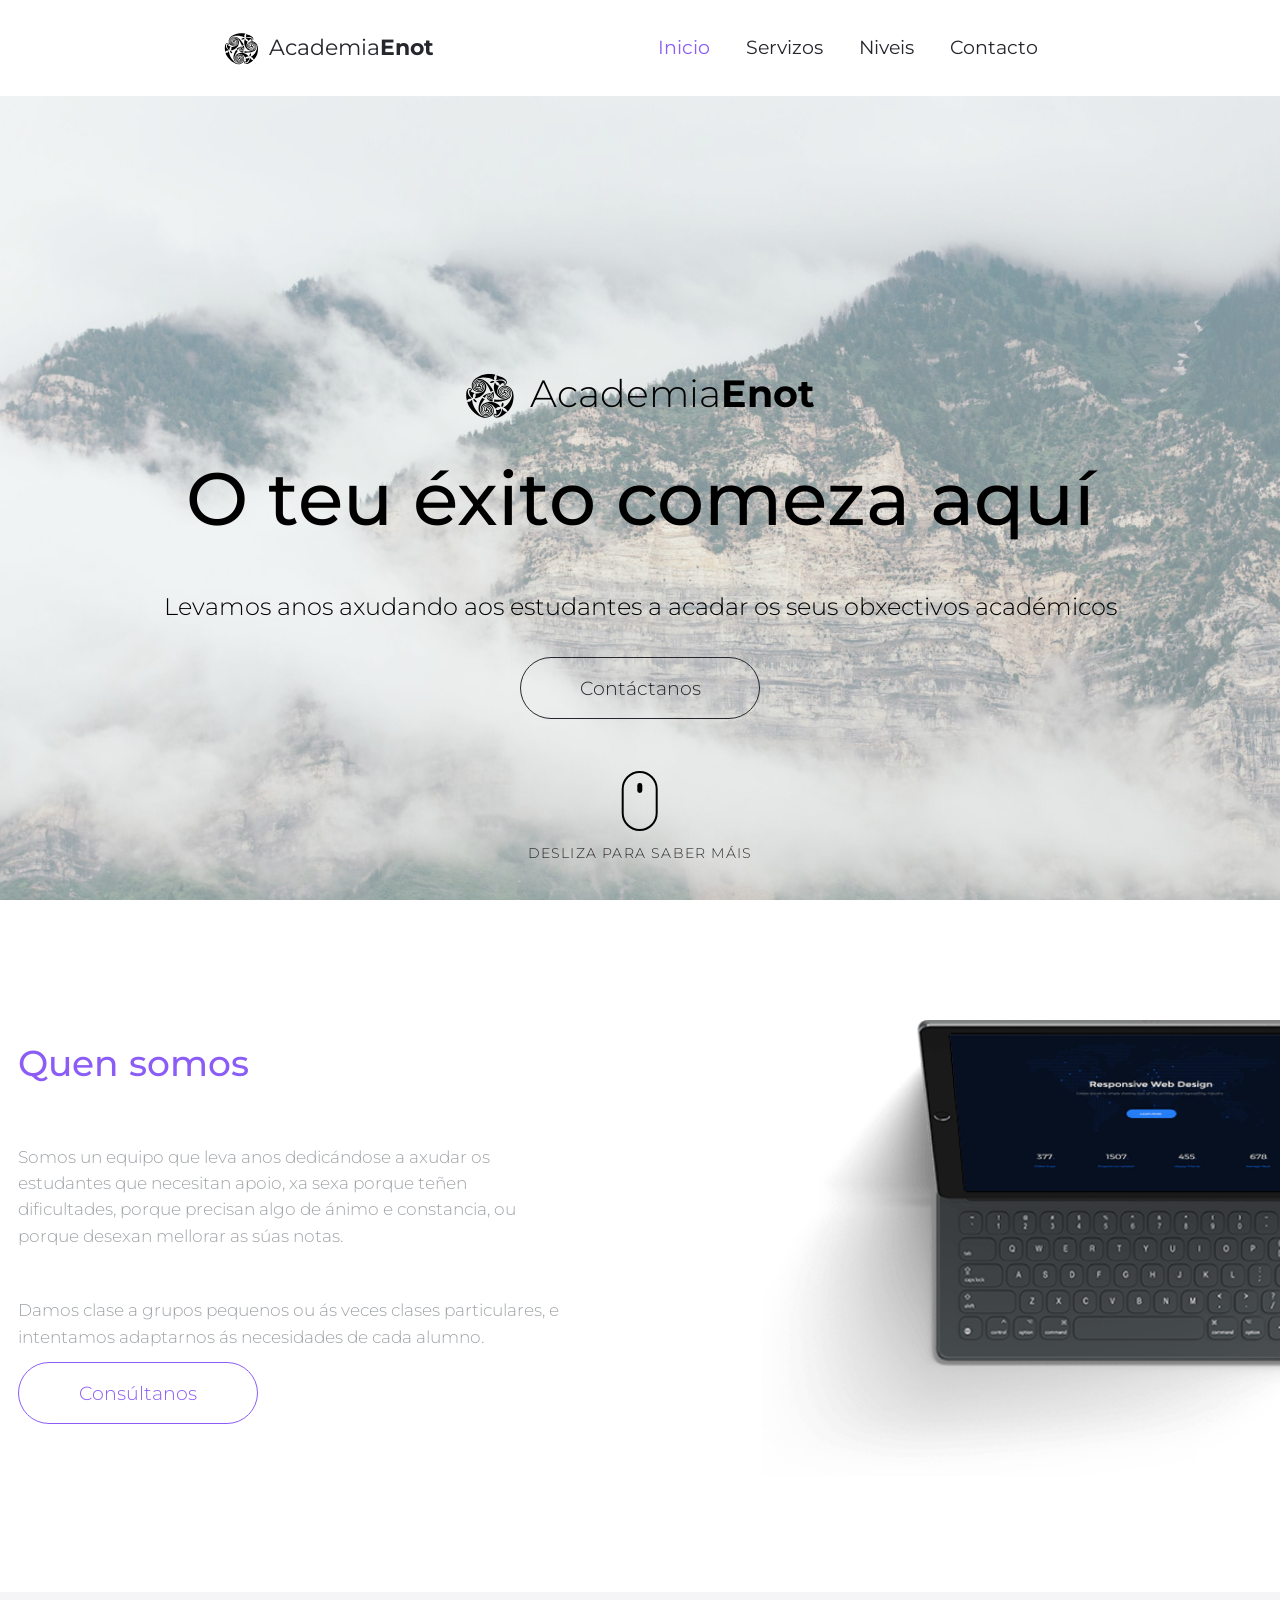
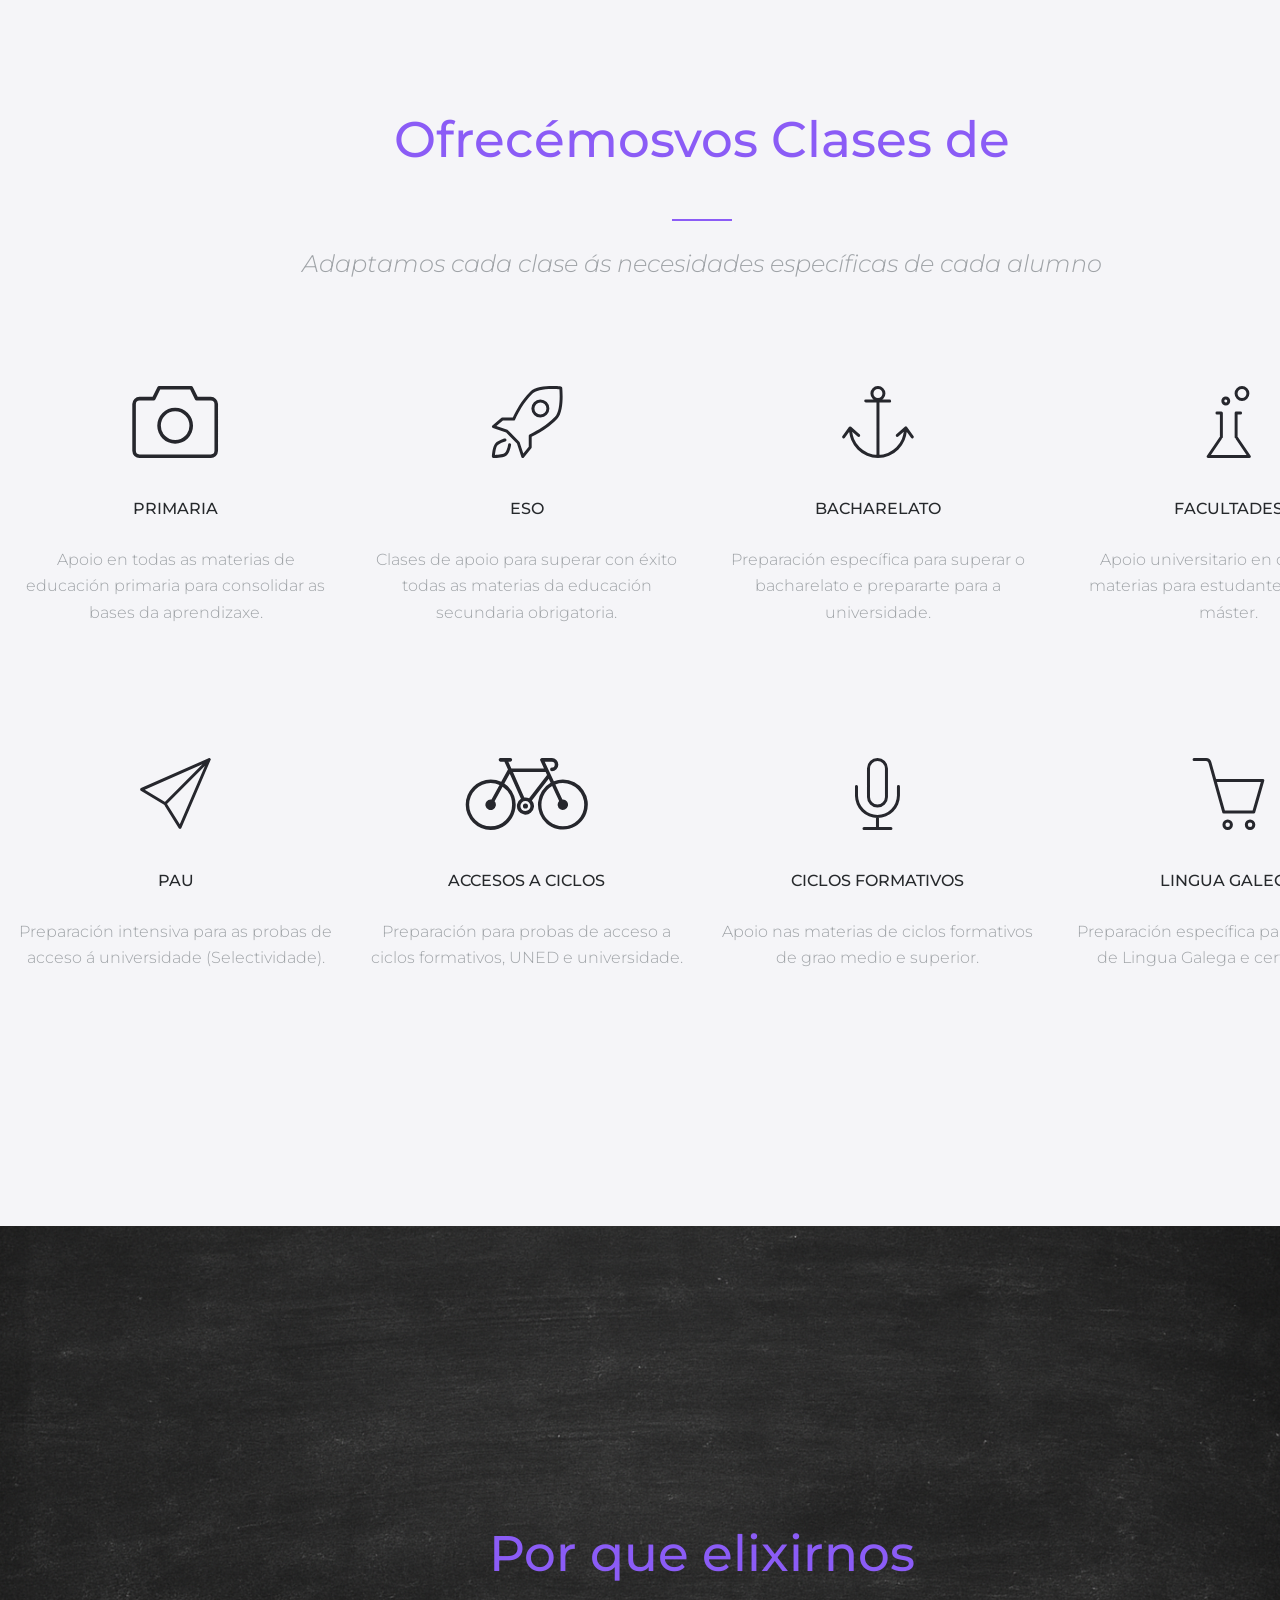
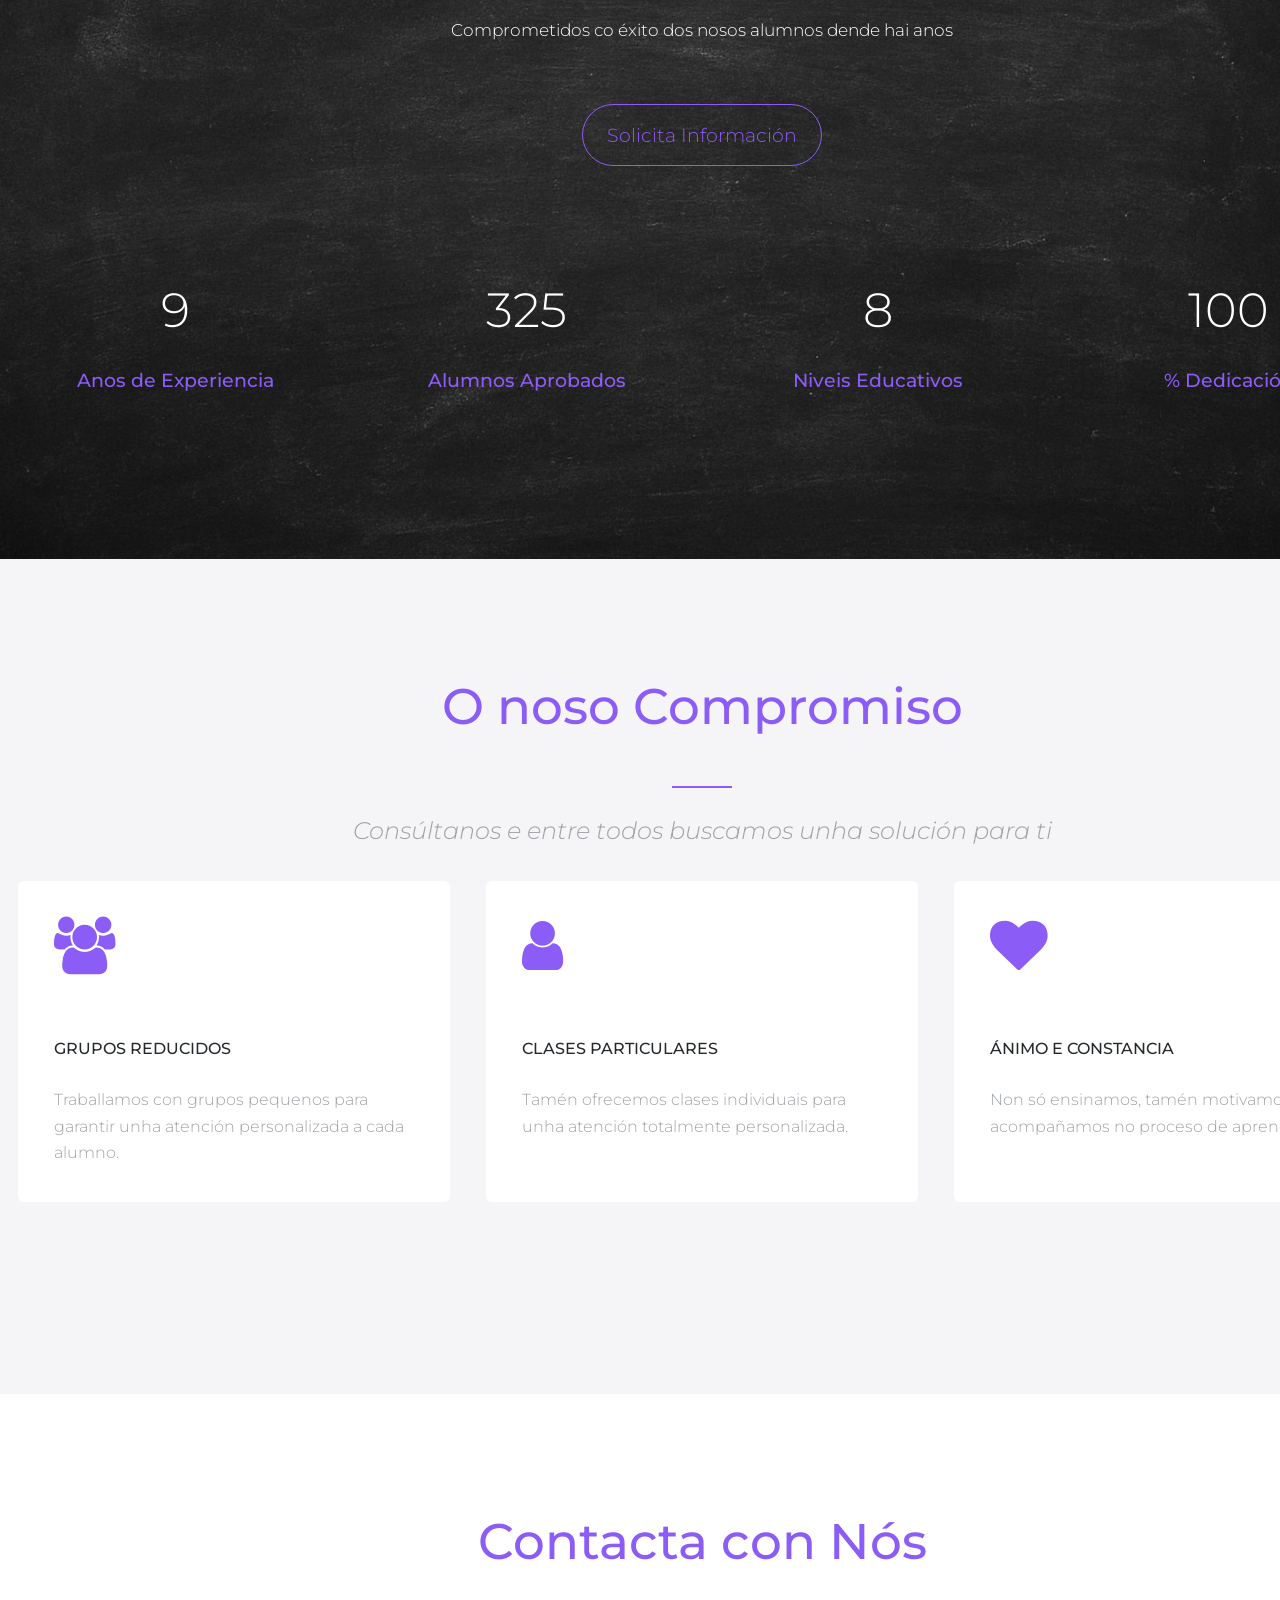
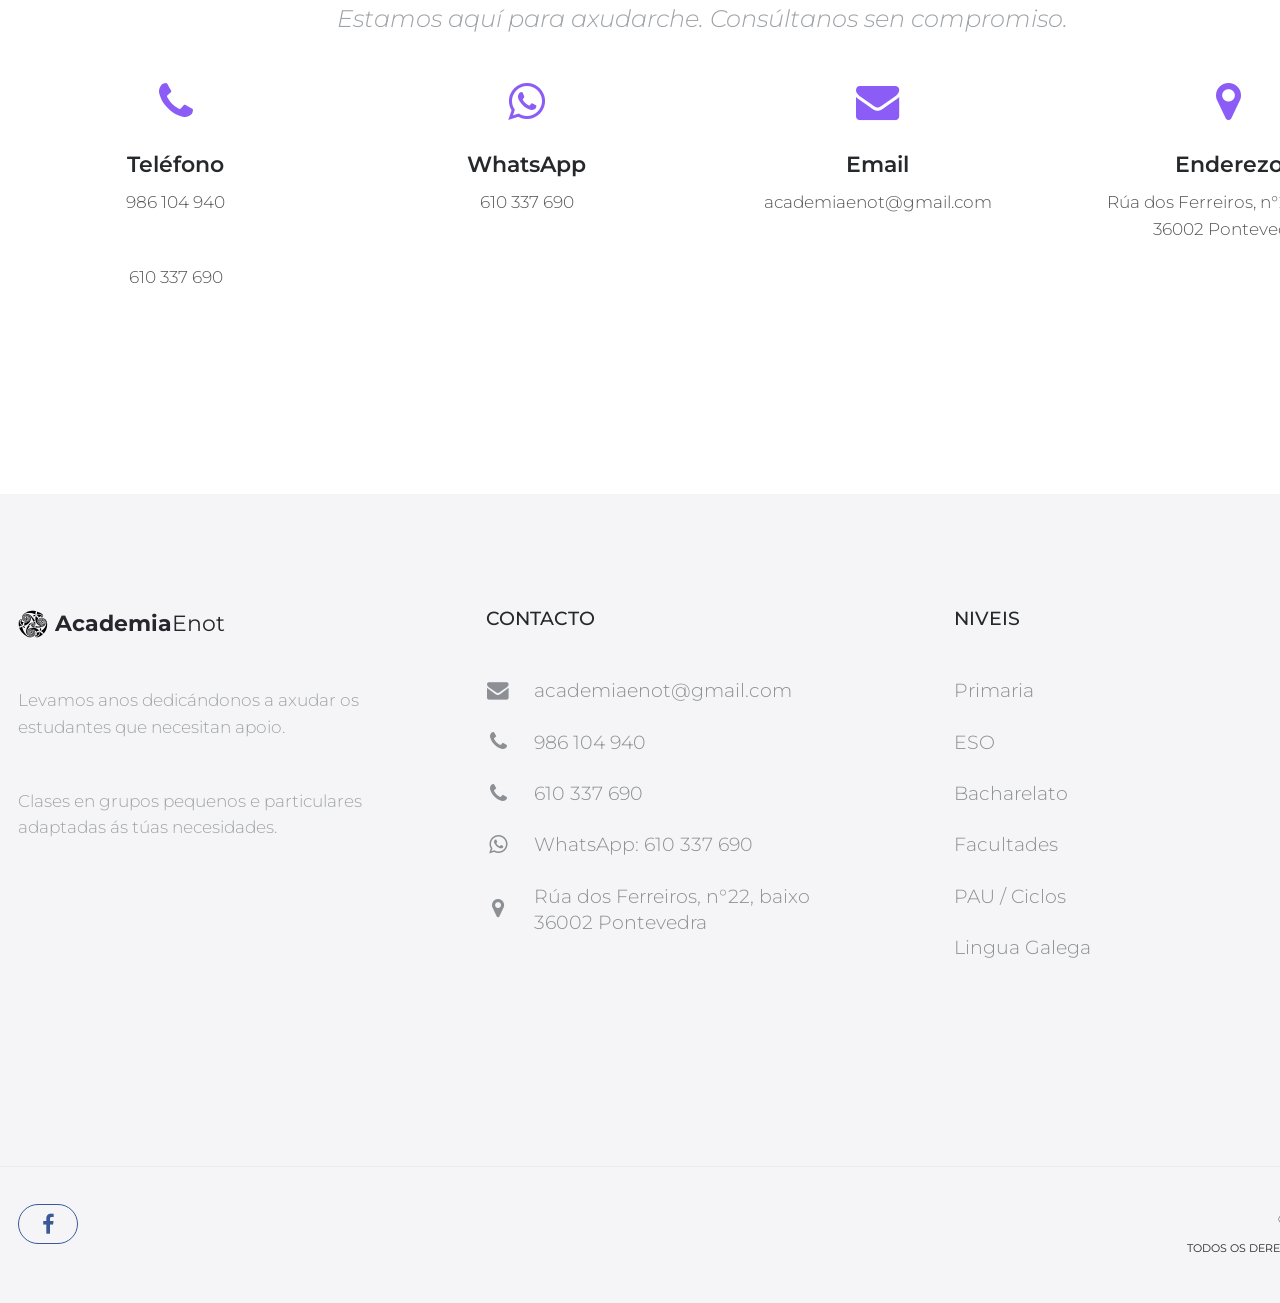
==== index.html @ 77fad379 "Fix mobile view and menu" ====
<!DOCTYPE html>
<html lang="en">
<head>

    <!-- Basic Page Needs
    ================================================== -->
    <meta http-equiv="Content-Type" content="text/html; charset=utf-8">
    <meta http-equiv="X-UA-Compatible" content="IE=edge">

    <title>Academia Enot - Clases de Apoio en Pontevedra</title>

    <meta name="description" content="Academia de apoio escolar en Pontevedra. Clases de Primaria, ESO, Bacharelato, Facultades e máis">
    <meta name="author" content="Academia Enot">
    <meta name="keywords" content="academia, clases particulares, apoio escolar, Pontevedra, ESO, Bacharelato, PAU">

    <!-- Mobile Specific Metas
    ================================================== -->
    <meta name="viewport" content="width=device-width, minimum-scale=1.0, maximum-scale=1.0">
    <meta name="apple-mobile-web-app-capable" content="yes">

    <!-- Fonts -->
    <link href="https://fonts.googleapis.com/css?family=Montserrat:300,300i,400,600,700" rel="stylesheet">
    <link rel="stylesheet" href="http://cdnjs.cloudflare.com/ajax/libs/font-awesome/4.4.0/css/font-awesome.min.css">

    <!-- Favicon
    ================================================== -->
    <link rel="icon" type="image/svg+xml" href="assets/img/enot.svg">
    <link rel="shortcut icon" type="image/svg+xml" href="assets/img/enot.svg">
    <link rel="apple-touch-icon" href="assets/img/enot.svg">
    
    <!-- Open Graph / Facebook -->
    <meta property="og:type" content="website">
    <meta property="og:url" content="https://jorgegarcisal.github.io/academia-enot/">
    <meta property="og:title" content="Academia Enot - Clases de Apoio en Pontevedra">
    <meta property="og:description" content="Academia de apoio escolar en Pontevedra. Clases de Primaria, ESO, Bacharelato, Facultades e máis">
    <meta property="og:image" content="https://jorgegarcisal.github.io/academia-enot/assets/img/enot.svg">
    
    <!-- Twitter -->
    <meta property="twitter:card" content="summary_large_image">
    <meta property="twitter:url" content="https://jorgegarcisal.github.io/academia-enot/">
    <meta property="twitter:title" content="Academia Enot - Clases de Apoio en Pontevedra">
    <meta property="twitter:description" content="Academia de apoio escolar en Pontevedra. Clases de Primaria, ESO, Bacharelato, Facultades e máis">
    <meta property="twitter:image" content="https://jorgegarcisal.github.io/academia-enot/assets/img/enot.svg">

    <!-- Stylesheets
    ================================================== -->
    <!-- Bootstrap core CSS -->
    <link href="assets/css/bootstrap.min.css" rel="stylesheet">

    <!-- Custom styles for this template -->
    <link href="assets/css/style.css" rel="stylesheet">
    <link href="assets/css/responsive.css" rel="stylesheet">
    

    <!-- HTML5 shim and Respond.js IE8 support of HTML5 elements and media queries -->
    <!--[if lt IE 9]>
    <script src="https://oss.maxcdn.com/libs/html5shiv/3.7.0/html5shiv.js"></script>
    <script src="https://oss.maxcdn.com/libs/respond.js/1.4.2/respond.min.js"></script>
    <![endif]-->

</head>
<body>

    <header id="masthead" class="site-header">
        <nav id="primary-navigation" class="site-navigation">
            <div class="container">

                <div class="navbar-header">
                   
                    <a class="site-title">
                        <img src="assets/img/enot.svg" alt="Logo Academia Enot" class="logo-img">
                        Academia<span>Enot</span>
                    </a>

                </div><!-- /.navbar-header -->

                <div class="collapse navbar-collapse" id="agency-navbar-collapse">

                    <ul class="nav navbar-nav navbar-right">

                        <li class="active"><a href="index.html">Inicio</a></li>
                        <li><a href="#servizos">Servizos</a></li>
                        <li><a href="#niveis">Niveis</a></li>
                        <li><a href="#contacto">Contacto</a></li>

                    </ul>

                </div>
                
                <!-- Botón hamburguesa móvil -->
                <button class="mobile-menu-btn" id="mobile-menu-btn">
                    <span></span>
                    <span></span>
                    <span></span>
                </button>

            </div>   
        </nav><!-- /.site-navigation -->
    </header><!-- /#mastheaed -->

    <!-- Modal del menú móvil -->
    <div class="mobile-menu-modal" id="mobile-menu-modal">
        <div class="mobile-menu-content">
            <button class="mobile-menu-close" id="mobile-menu-close">&times;</button>
            <nav class="mobile-menu-nav">
                <a href="index.html" class="mobile-menu-link">Inicio</a>
                <a href="#servizos" class="mobile-menu-link">Servizos</a>
                <a href="#niveis" class="mobile-menu-link">Niveis</a>
                <a href="#contacto" class="mobile-menu-link">Contacto</a>
            </nav>
        </div>
    </div>

    <div id="hero" class="hero overlay">
        <div class="hero-content">
            <div class="hero-text">
                <div class="hero-logo">
                    <img src="assets/img/enot.svg" alt="Logo Academia Enot" class="hero-logo-img">
                    <span class="hero-title">Academia<span class="hero-title-bold">Enot</span></span>
                </div>
                <h1>O teu éxito comeza aquí</h1>
                <p>Levamos anos axudando aos estudantes a acadar os seus obxectivos académicos</p>
                <a href="#servizos" class="btn btn-border">Contáctanos</a>
            </div><!-- /.hero-text -->
        </div><!-- /.hero-content -->
        
        <!-- Mouse scroll indicator -->
        <div class="scroll-indicator">
            <a href="#servizos" class="scroll-link">
                <div class="mouse">
                    <div class="wheel"></div>
                </div>
                <div class="scroll-text">Desliza para saber máis</div>
            </a>
        </div>
    </div><!-- /.hero -->

    <main id="main" class="site-main">

        <section id="servizos" class="site-section section-features">
            <div class="container">
                <div class="row">
                    <div class="col-sm-5">
                        <h2>Quen somos</h2>
                        <p>Somos un equipo que leva anos dedicándose a axudar os estudantes que necesitan apoio, xa sexa porque teñen dificultades, porque precisan algo de ánimo e constancia, ou porque desexan mellorar as súas notas.</p>
                        <p>Damos clase a grupos pequenos ou ás veces clases particulares, e intentamos adaptarnos ás necesidades de cada alumno.</p>
                        <a href="#contacto" class="btn btn-fill">Consúltanos</a>
                    </div>
                    <div class="col-sm-7 hidden-xs">
                        <img src="assets/img/ipad-pro.png" alt="Academia Enot">
                    </div>
                </div>
            </div>
        </section><!-- /.section-features -->

        <section id="niveis" class="site-section section-services gray-bg text-center">
            <div class="container">
                <h2 class="heading-separator">Ofrecémosvos Clases de</h2>
                <p class="subheading-text">Adaptamos cada clase ás necesidades específicas de cada alumno</p>
                <div class="row">
                    <div class="col-md-3 col-xs-6">
                        <div class="service">
                            <img src="assets/img/photo.svg" alt="">
                            <h3 class="service-title">Primaria</h3>
                            <p class="service-info">Apoio en todas as materias de educación primaria para consolidar as bases da aprendizaxe.</p>
                        </div><!-- /.service -->
                    </div>
                    <div class="col-md-3 col-xs-6">
                        <div class="service">
                            <img src="assets/img/rocket.svg" alt="">
                            <h3 class="service-title">ESO</h3>
                            <p class="service-info">Clases de apoio para superar con éxito todas as materias da educación secundaria obrigatoria.</p>
                        </div><!-- /.service -->
                    </div>
                    <div class="col-md-3 col-xs-6">
                        <div class="service">
                            <img src="assets/img/anchor.svg" alt="">
                            <h3 class="service-title">Bacharelato</h3>
                            <p class="service-info">Preparación específica para superar o bacharelato e prepararte para a universidade.</p>
                        </div><!-- /.service -->
                    </div>
                    <div class="col-md-3 col-xs-6">
                        <div class="service">
                            <img src="assets/img/chemestry.svg" alt="">
                            <h3 class="service-title">Facultades</h3>
                            <p class="service-info">Apoio universitario en diferentes materias para estudantes de grao e máster.</p>
                        </div><!-- /.service -->
                    </div>
                    <div class="col-md-3 col-xs-6">
                        <div class="service">
                            <img src="assets/img/paper-plane.svg" alt="">
                            <h3 class="service-title">PAU</h3>
                            <p class="service-info">Preparación intensiva para as probas de acceso á universidade (Selectividade).</p>
                        </div><!-- /.service -->
                    </div>
                    <div class="col-md-3 col-xs-6">
                        <div class="service">
                            <img src="assets/img/bycicle.svg" alt="">
                            <h3 class="service-title">Accesos a Ciclos</h3>
                            <p class="service-info">Preparación para probas de acceso a ciclos formativos, UNED e universidade.</p>
                        </div><!-- /.service -->
                    </div>
                    <div class="col-md-3 col-xs-6">
                        <div class="service">
                            <img src="assets/img/microphone.svg" alt="">
                            <h3 class="service-title">Ciclos Formativos</h3>
                            <p class="service-info">Apoio nas materias de ciclos formativos de grao medio e superior.</p>
                        </div><!-- /.service -->
                    </div>
                    <div class="col-md-3 col-xs-6">
                        <div class="service">
                            <img src="assets/img/basket.svg" alt="">
                            <h3 class="service-title">Lingua Galega</h3>
                            <p class="service-info">Preparación específica para os exames de Lingua Galega e certificacións.</p>
                        </div><!-- /.service -->
                    </div>
                </div>
            </div>
        </section><!-- /.section-services -->

        <section class="site-section section-map-feature text-center">

            <div class="container">
                <h2>Por que elixirnos</h2>
                <p>Comprometidos co éxito dos nosos alumnos dende hai anos</p>
                <a href="#contacto" class="btn btn-fill">Solicita Información</a>
                <div class="row">
                    <div class="col-sm-3 col-xs-6">
                        <div class="counter-item">
                            <p class="counter" data-to="15" data-speed="2000">0</p>
                            <h3>Anos de Experiencia</h3>
                        </div><!-- /.counter-item -->
                    </div>
                    <div class="col-sm-3 col-xs-6">
                        <div class="counter-item">
                            <p class="counter" data-to="500" data-speed="2000">0</p>       
                            <h3>Alumnos Aprobados</h3>
                        </div> <!-- /.counter-item -->      
                    </div>
                    <div class="col-sm-3 col-xs-6">
                        <div class="counter-item">
                            <p class="counter" data-to="8" data-speed="1000">0</p>
                            <h3>Niveis Educativos</h3>
                        </div><!-- /.counter-item -->
                    </div>
                    <div class="col-sm-3 col-xs-6">
                        <div class="counter-item">
                            <p class="counter" data-to="100" data-speed="1000">0</p>
                            <h3>% Dedicación</h3>
                        </div><!-- /.counter-item -->
                    </div>
                </div>
            </div>
            
        </section><!-- /.section-map-feature -->

        <section class="site-section section-portfolio gray-bg">
            <div class="container">
                <div class="text-center">
                    <h2 class="heading-separator">O noso Compromiso</h2>
                    <p class="subheading-text">Consúltanos e entre todos buscamos unha solución para ti</p>
                </div>
                <div class="row equal-height" style="margin-top: 30px;">
                    <div class="col-md-4 col-sm-6">
                        <div class="service" style="padding: 30px; background: white; margin-bottom: 20px; border-radius: 5px;">
                            <i class="fa fa-users" style="font-size: 48px; color: #8B5CF6; margin-bottom: 20px;"></i>
                            <h3 class="service-title">Grupos Reducidos</h3>
                            <p class="service-info">Traballamos con grupos pequenos para garantir unha atención personalizada a cada alumno.</p>
                        </div>
                    </div>
                    <div class="col-md-4 col-sm-6">
                        <div class="service" style="padding: 30px; background: white; margin-bottom: 20px; border-radius: 5px;">
                            <i class="fa fa-user" style="font-size: 48px; color: #8B5CF6; margin-bottom: 20px;"></i>
                            <h3 class="service-title">Clases Particulares</h3>
                            <p class="service-info">Tamén ofrecemos clases individuais para unha atención totalmente personalizada.</p>
                        </div>
                    </div>
                    <div class="col-md-4 col-sm-6">
                        <div class="service" style="padding: 30px; background: white; margin-bottom: 20px; border-radius: 5px;">
                            <i class="fa fa-heart" style="font-size: 48px; color: #8B5CF6; margin-bottom: 20px;"></i>
                            <h3 class="service-title">Ánimo e Constancia</h3>
                            <p class="service-info">Non só ensinamos, tamén motivamos e acompañamos no proceso de aprendizaxe.</p>
                        </div>
                    </div>
                </div>
            </div>
        </section><!-- /.section-portfolio -->

        <section id="contacto" class="site-section section-newsletter text-center">
            <div class="container">
                <h2>Contacta con Nós</h2>
                <p class="subheading-text">Estamos aquí para axudarche. Consúltanos sen compromiso.</p>
                <div class="row" style="margin-top: 40px;">
                    <div class="col-md-3 col-sm-6" style="margin-bottom: 30px;">
                        <i class="fa fa-phone" style="font-size: 36px; color: #8B5CF6; margin-bottom: 15px;"></i>
                        <h4 style="font-weight: 600; margin-bottom: 10px;">Teléfono</h4>
                        <p><a href="tel:+34986104940" style="color: #555;">986 104 940</a></p>
                        <p><a href="tel:+34610337690" style="color: #555;">610 337 690</a></p>
                    </div>
                    <div class="col-md-3 col-sm-6" style="margin-bottom: 30px;">
                        <i class="fa fa-whatsapp" style="font-size: 36px; color: #8B5CF6; margin-bottom: 15px;"></i>
                        <h4 style="font-weight: 600; margin-bottom: 10px;">WhatsApp</h4>
                        <p><a href="https://wa.me/34610337690" style="color: #555;">610 337 690</a></p>
                    </div>
                    <div class="col-md-3 col-sm-6" style="margin-bottom: 30px;">
                        <i class="fa fa-envelope" style="font-size: 36px; color: #8B5CF6; margin-bottom: 15px;"></i>
                        <h4 style="font-weight: 600; margin-bottom: 10px;">Email</h4>
                        <p><a href="mailto:academiaenot@gmail.com" style="color: #555;">academiaenot@gmail.com</a></p>
                    </div>
                    <div class="col-md-3 col-sm-6" style="margin-bottom: 30px;">
                        <i class="fa fa-map-marker" style="font-size: 36px; color: #8B5CF6; margin-bottom: 15px;"></i>
                        <h4 style="font-weight: 600; margin-bottom: 10px;">Enderezo</h4>
                        <p style="color: #555;">Rúa dos Ferreiros, n°22, baixo<br>36002 Pontevedra</p>
                    </div>
                </div>
            </div>
        </section><!-- /.section-newsletter -->

    </main><!-- /#main -->

    <footer id="colophon" class="site-footer">
        <div class="container">
            <div class="row">
                <div class="col-md-4 col-sm-4 col-xs-12">
                    <a class="site-title">
                        <img src="assets/img/enot.svg" alt="Logo Academia Enot" class="logo-img">
                        <span>Academia</span>Enot
                    </a>
                    <p>Levamos anos dedicándonos a axudar os estudantes que necesitan apoio.</p>
                    <p>Clases en grupos pequenos e particulares adaptadas ás túas necesidades.</p>
                </div>
                <div class="col-md-4 col-sm-4 col-xs-12">
                    <h3>Contacto</h3>
                    <ul class="list-unstyled contact-links">
                        <li><i class="fa fa-envelope" aria-hidden="true"></i><a href="mailto:academiaenot@gmail.com">academiaenot@gmail.com</a></li>
                        <li><i class="fa fa-phone" aria-hidden="true"></i><a href="tel:+34986104940">986 104 940</a></li>
                        <li><i class="fa fa-phone" aria-hidden="true"></i><a href="tel:+34610337690">610 337 690</a></li>
                        <li><i class="fa fa-whatsapp" aria-hidden="true"></i><a href="https://wa.me/34610337690">WhatsApp: 610 337 690</a></li>
                        <li><i class="fa fa-map-marker" aria-hidden="true"></i><p>Rúa dos Ferreiros, n°22, baixo<br>36002 Pontevedra</p></li>
                    </ul>
                </div>
                <div class="clearfix visible-xs"></div>
                <div class="col-md-4 col-sm-4 col-xs-12">
                    <h3>Niveis</h3>
                    <ul class="list-unstyled">
                        <li><a href="#niveis">Primaria</a></li>
                        <li><a href="#niveis">ESO</a></li>
                        <li><a href="#niveis">Bacharelato</a></li>
                        <li><a href="#niveis">Facultades</a></li>
                        <li><a href="#niveis">PAU / Ciclos</a></li>
                        <li><a href="#niveis">Lingua Galega</a></li>
                    </ul>
                </div>
            </div>
        </div>
        <div class="copyright">
            <div class="container">
                <div class="row">
                    <div class="col-xs-8">
                        <div class="social-links">
                            <a class="facebook-bg" href="https://www.facebook.com/academiaenot/?locale=es_ES" target="_blank" title="Facebook"><i class="fa fa-facebook"></i></a>
                        </div><!-- /.social-links -->
                    </div>
                    <div class="col-xs-4">
                        <div class="text-right">
                            <p>&copy; Academia Enot</p>
                            <p>Todos os dereitos reservados</p>
                        </div>
                    </div>
                </div>
            </div>
        </div><!-- /.copyright -->
    </footer><!-- /#footer -->


    <!-- Bootstrap core JavaScript
    ================================================== -->
    <!-- Placed at the end of the document so the pages load faster -->
    <script src="https://ajax.googleapis.com/ajax/libs/jquery/3.1.1/jquery.min.js"></script>
    <script src="assets/js/bootstrap.min.js"></script>
    <script src="assets/js/bootstrap-select.min.js"></script>
    <script src="assets/js/jquery.slicknav.min.js"></script>
    <script src="assets/js/jquery.countTo.min.js"></script>
    <script src="assets/js/jquery.shuffle.min.js"></script>
    <script src="assets/js/script.js"></script>
  
</body>
</html>
---- assets/css/style.css ----
/*
 * Theme Name: 
 * Theme URI: 
 * Author: Milan Savov, Nikola Kostov
 * Author URI/Mail: milan.savov@gmail.com, nikolakostov1991@gmail.com
 * Version: 1.0
 * */

/* Academia Enot Color Palette */
:root {
    --primary-purple: #8B5CF6;      /* Morado vibrante - color principal */
    --secondary-purple: #A855F7;    /* Lila - color secundario */
    --dark-purple: #6B46C1;         /* Morado oscuro - acentos */
    --light-purple: #C4B5FD;        /* Morado claro - fondos suaves */
    --text-dark: #26272d;           /* Gris oscuro - texto principal */
    --text-light: #6B7280;          /* Gris medio - texto secundario */
}

 /* TABLE OF CONTENT 
*
* - CUSTOM RESETS
    - Buttons
    - Forms
* - LAYOUT
* - HEADER 
    - Site Logo
    - Navigation
* - HERO (BANNER)
* - HOMEPAGE SECTIONS
    - Features 
    - Services
    - Map Feature 
    - Portfolio
    - Newsletter 
* - FOOTER
* - PAGES
    - PORTFOLIO
    - PORTFOLIO ITEM
    - BLOG
    - BLOG POST
    - CONTACT
*
*/


/* CUSTOM RESETS
================================================== */
a {
    transition: all 0.25s ease-in-out;
    -moz-transition: all 0.25s ease-in-out;
    -webkit-transition: all 0.25s ease-in-out;
    -o-transition: all 0.25s ease-in-out;
    -ms-transition: all 0.25s ease-in-out;
    cursor: pointer;
    color: #9fa3a7;
}

a:focus,
a:hover {
    color: var(--primary-purple);
    outline: 0 none;
    text-decoration: none;
}

p {
    margin-bottom: 0;
    font-size: 14px;
    font-weight: 300;
    color: #9fa3a7;
    line-height: 22px;
}

h1 {
    font-size: 62px;
}

h2 {
    font-size: 42px;
}

h1,h2,h3,h4,h5 {
    color: #26292c;
}

p + p {
    margin-top: 40px;
}

/* Buttons */
.btn {
    line-height: 50px;
    min-width: 200px;
    font-size: 16px;
    font-weight: 300;
    border: 0;
    border-radius: 50px;
    color: #26272d;
    background-color: #fff;
    padding: 0;
    transition: color 0.25s ease-in-out, background-color 0.25s ease-in-out;
    -moz-transition: color 0.25s ease-in-out, background-color 0.25s ease-in-out;
    -webkit-transition: color 0.25s ease-in-out, background-color 0.25s ease-in-out;
    -o-transition: color 0.25s ease-in-out, background-color 0.25s ease-in-out;
    -ms-transition: color 0.25s ease-in-out, background-color 0.25s ease-in-out;
}

.btn-border {
    border: 1px solid #26272d;
}

.btn-fill {
    background-color: transparent;
    color: var(--primary-purple);
    border: 1px solid var(--primary-purple);
}

.btn-gray {
    background-color: #f5f5f8;
    color: #26272d;
}

.btn-green {
    background-color: var(--primary-purple);
    color: #fff;  
}

.btn:hover,
button.btn:hover,
.btn:focus,
button.btn:focus {
    background-color: #26272d;
    color: #fff;
    border: #fff;
}

.btn-gray:hover,
.btn-gray:focus {
    background-color: var(--primary-purple);
    color: #fff;    
}

/* 
 * Forms 
 */
/* Input fields */
.form-group {
    position: relative;
    margin: 0 auto;
    width: 100%;
}

.form-control {
    border-radius: 25px;
    height: 50px;
    padding: 15px 20px;
    border-color: #f5f5f8;
}

.form-control + .form-control {
    margin-top: 10px;
}

.form-control:focus {
    background-color: #f5f5f8;
    border-color: #f5f5f8;
    box-shadow: none;
    outline: none;
}

.form-group .btn {
    position: absolute;
    top: 5px;
    right: 5px;
    line-height: 40px;
    min-width: 60px;
    font-size: 16px;
    border-radius: 25px;
}

.form-control-comment {
    height: 100px;
    resize: none;
}

.search-form .form-group .form-control {
    padding-right: 80px;
}

/* ELEMENTS
================================================== */
/* Checkbox fields */
input[type=checkbox],
input[type=radio] {
    position: absolute;
    visibility: hidden;
    height: auto;
    margin-top: 0;
}

.checkbox {
    margin: 0;
} 

.checkbox + .checkbox,
.radio-btn + .radio-btn {
    margin-top: 15px;
}

.checkbox [type="checkbox"]:not(:checked) + label,
.checkbox [type="checkbox"]:checked + label {
    position: relative;
    padding-left: 30px;
    cursor: pointer;
}

.checkbox [type="checkbox"]:not(:checked) + label:before,
.checkbox [type="checkbox"]:checked + label:before {
    content: '';
    position: absolute;
    left:0; 
    width: 20px; 
    height: 20px;
    background-color: #fff;
    border: 1px solid #f5f5f8;
    border-radius: 3px;
    box-shadow: none;
    transition: border-color .2s;
    -webkit-transition: border-color .2s;
    -ms-transition: border-color .2s;
    -o-transition: border-color .2s;
    -ms-transition: border-color .2s;
}

.checkbox [type="checkbox"]:not(:checked) + label:after,
.checkbox [type="checkbox"]:checked + label:after {
    content: '\f00c';
    font-family: 'FontAwesome';
    position: absolute;
    top: 50%;
    left: 0;
    text-align: center;
    font-size: 15px;
    height: 20px;
    width: 20px;
    border-radius: 3px;
    color: #fff;
    background-color: var(--primary-purple);
    transform: translateY(-50%);
    -webkit-transform: translateY(-50%);
    -ms-transform: translateY(-50%);
    -o-transform: translateY(-50%);
    -ms-transform: translateY(-50%);
      transition: opacity .2s;
    -webkit-transition: opacity .2s;
    -ms-transition: opacity .2s;
    -o-transition: opacity .2s;
    -ms-transition: opacity .2s;
}

.checkbox [type="checkbox"]:not(:checked) + label:after {
    opacity: 0;
}

.checkbox [type="checkbox"]:checked + label:after {
    opacity: 1;
}

.checkbox [type="checkbox"]:disabled:not(:checked) + label:before,
.checkbox [type="checkbox"]:disabled:checked + label:before {
    box-shadow: none;
    border-color: #bbb;
    background-color: #ddd;
}

.checkbox [type="checkbox"]:disabled:checked + label:after {
    color: #999;
}
.checkbox [type="checkbox"]:disabled + label {
    color: #aaa;
}

.checkbox [type="checkbox"]:checked:focus + label:before,
.checkbox [type="checkbox"]:not(:checked):focus + label:before {
    border: 1px dotted var(--primary-purple);
}

.checkbox [type="checkbox"]:not(:checked) + label:hover:before,
.checkbox [type="checkbox"]:checked + label:hover:before {
    border: 1px solid var(--primary-purple);
}

/* Radiobutton fields */
.radio-btn label {
    font-weight: 400;
}

.radio-btn [type="radio"]:not(:checked) + label,
.radio-btn [type="radio"]:checked + label {
    position: relative;
    padding-left: 30px;
    cursor: pointer;
    margin-bottom: 0;
}

.radio-btn [type="radio"]:not(:checked) + label:before,
.radio-btn [type="radio"]:checked + label:before {
    content: '';
    position: absolute;
    left:0; 
    top: 50%;
    width: 20px;
    height: 20px;
    background-color: #fff;
    border: 1px solid #f5f5f8;
    border-radius: 50px;
    box-shadow: none;
    transform: translateY(-50%);
    -webkit-transform: translateY(-50%);
    -ms-transform: translateY(-50%);
    -o-transform: translateY(-50%);
    -ms-transform: translateY(-50%);
    transition: border-color .2s;
    -webkit-transition: border-color .2s;
    -ms-transition: border-color .2s;
    -o-transition: border-color .2s;
    -ms-transition: border-color .2s;
}

.radio-btn [type="radio"]:not(:checked) + label:after,
.radio-btn [type="radio"]:checked + label:after {
    content: '';
    position: absolute;
    width: 12px;
    height: 12px;
    top: 50%;
    left: 4px;
    background-color: var(--primary-purple);
    border-radius: 50px;
    transform: translateY(-50%);
    -webkit-transform: translateY(-50%);
    -ms-transform: translateY(-50%);
    -o-transform: translateY(-50%);
    -ms-transform: translateY(-50%);
    transition: opacity .2s;
    -webkit-transition: opacity .2s;
    -ms-transition: opacity .2s;
    -o-transition: opacity .2s;
    -ms-transition: opacity .2s;
}

.radio-btn [type="radio"]:not(:checked) + label:after {
    opacity: 0;
}
.radio-btn [type="radio"]:checked + label:after {
    opacity: 1;
}

.radio-btn [type="radio"]:disabled:not(:checked) + label:before,
.radio-btn [type="radio"]:disabled:checked + label:before {
    box-shadow: none;
    border-color: #bbb;
    background-color: #ddd;
}

.radio-btn [type="radio"]:disabled:checked + label:after {
    color: #999;
}

.radio-btn [type="radio"]:disabled + label {
    color: #aaa;
}

.radio-btn [type="radio"]:checked:focus + label:before,
.radio-btn [type="radio"]:not(:checked):focus + label:before {
    border: 1px dotted var(--primary-purple);
}

.radio-btn [type="radio"]:checked + label:hover:before,
.radio-btn [type="radio"]:not(:checked) + label:hover:before {
    border: 1px solid var(--primary-purple);
}

/* Selectpicker */
select {
    position: absolute !important;
    bottom: 0;
    left: 50%;
    display: block !important;
    width: .5px !important;
    height: 100% !important;
    padding: 0 !important;
    opacity: 0 !important;
    border: none;
}

.bootstrap-select .btn {
    border: 1px solid #26272d;
    border-radius: 10px;
}

.bootstrap-select span.pull-left {
    padding-left: 10px;
}

.bootstrap-select.btn-group .dropdown-menu.inner {
    position: static;
    float: none;
    border: 0;
    padding: 0;
    margin: 0;
    border-radius: 0;
    -webkit-box-shadow: none;
    box-shadow: none;
}

.bootstrap-select.open .dropdown-menu {
    display: block;
    border: 1px solid #26272d; 
    border-radius: 10px;
}

.bootstrap-select.btn-group .dropdown-menu {
    padding: 5px 0;
    min-width: 100%;
    overflow: hidden;
    -webkit-box-sizing: border-box;
    -moz-box-sizing: border-box;
    box-sizing: border-box;
    z-index: 9999;
}

.bootstrap-select .dropdown-menu {
    display: none;
    visibility: visible;
    opacity: 1;
    padding: 0;
}

.bootstrap-select .bs-caret {
    float: right;
    padding-right: 10px;
}

.bootstrap-select .bs-caret .caret {
    border-top: 6px dashed;
    border-top: 6px solid\9;
    border-right: 6px solid transparent;
    border-left: 6px solid transparent;   
}

.bootstrap-select .selected {
    color: var(--primary-purple);
}

.bootstrap-select .check-mark {
    display: none;
}

/*  Tabs  */
.tab-style {
    border-bottom: none;
}

.tab-style + .tab-content {
    padding: 15px;
    border: 1px solid #26272d;
    border-bottom-left-radius: 10px;
    border-bottom-right-radius: 10px;
    border-top-right-radius: 10px;
}

.nav-tabs.tab-style > li.active > a,
.nav-tabs.tab-style > li > a:hover {
    border: 1px solid var(--primary-purple);
    background-color: var(--primary-purple);
    color: #fff;
}

.nav-tabs.tab-style > li > a {
    position: relative;
    color: #26272d;
    margin-right: 0;
    border: 1px solid #26272d;
    border-top-left-radius: 10px;
    border-top-right-radius: 10px;
}

.nav-tabs.tab-style > li + li {
    margin-left: 10px;
}

/* Accordion */
.accordion.panel-group {
    margin-bottom: 0;
}

.accordion.panel-group .panel + .panel {
    margin-top: 0;
}

.accordion .panel {
    border: 0;
    box-shadow: none;
    border: 1px solid #26272d;
    border-bottom: 0;
    border-radius: 0;
}

.accordion .panel:first-child,
.accordion .panel:first-child .panel-heading a {
    border-top-right-radius:10px;
    border-top-left-radius:10px;
}

.accordion .panel:last-child {
    border-bottom-right-radius:10px;
    border-bottom-left-radius:10px;
    border-bottom: 1px solid #26272d;
}

.accordion .panel:last-child .panel-heading a.collapsed {
    border-bottom-right-radius:10px;
    border-bottom-left-radius:10px;
}

.accordion .collapsed {
    height: auto;
}

.accordion .panel-heading {
    background-color: transparent;
    padding: 0;
}

.accordion .panel-heading a {
    display: inline-block;
    position: relative;
    width: 100%;
    padding: 10px 40px 10px 15px;
}

.accordion .panel-heading a.collapsed {
    background-color: transparent;
    color: #26272d;
}

.accordion .panel-heading a.collapsed:hover,
.accordion.accordion-gray .panel-heading a.collapsed:hover,
.accordion .panel-heading a {
    background-color: var(--primary-purple);   
    color: #fff; 
}

.accordion .panel-heading a.collapsed::after {
    content: "\f107";
}

.accordion .panel-heading a::after {
    font-family: "FontAwesome";
    content: "\f106";
    position: absolute;
    top: 50%;
    right: 15px;
    transform: translateY(-50%);
    -moz-transform: translateY(-50%);
    -o-transform: translateY(-50%);
    -ms-transform: translateY(-50%);
    -webkit-transform: translateY(-50%);
}

.panel-group .panel-heading+.panel-collapse>.list-group, 
.panel-group .panel-heading+.panel-collapse>.panel-body {
    border: none;
}

/* Pagination */
.pagination {
  margin: 0;
  vertical-align: middle;
}

.pagination > li > a {
  border: none;
  color: #292a2c;
  background-color: #f5f5f8;
  padding: 10px 15px;
  border-radius: 10px;
  font-size: 12px;
}

.pagination > li + li > a {
  margin-left: 5px;
}

.pagination > li.active > a,
.pagination > li > a:hover,
.pagination > li.active > a:hover {
  background-color: #6fc754;
  color: #fff;
}

.pagination > li:first-child > a {
  border-top-left-radius: 10px;
  border-bottom-left-radius: 10px;
}

.pagination > li:last-child > a {
  border-top-right-radius: 10px;
  border-bottom-right-radius: 10px;
}

.pagination > li.more > a {
  margin-left: 0;
  padding: 10px 5px;
  pointer-events: none;
  background-color: transparent;
}

.pagination > li.more + li > a {
  margin-left: 0;
}

/* LAYOUT
================================================== */
html, body {
    width: 100%;
    height: 100%;
    margin: 0;
    padding: 0;
    font-family: 'Montserrat', sans-serif;
    color: #26272d;
}

body {
    padding-top: 80px;
}

/* Ajuste para header sticky */
.site-header.sticky + * {
    margin-top: 0;
}

.img-res {
    display: block;
    width: 100vw;
    height: 100vh;
    max-width: 100%;
    max-height: 100%;
    object-fit: cover;
}

/* Background colors */
.gray-bg {
  background-color: #f5f5f8;
}

/* Margin and padding resets */
.mb-10 {margin-bottom: 10px;}
.mt-20 {margin-top: 20px;}
.mt-50 {margin-top: 50px;}

/* HEADER
================================================== */
.site-header {
    position: absolute;
    padding: 0;
    background-color: transparent;
    width: 100%;
    z-index: 3;
}

/* Site-logo */
.site-title {
    font-size: 18px;
    line-height: 26px;
    color: #26272d;
    display: flex;
    align-items: center;
}

/* Sticky header */
.site-header {
    position: fixed;
    top: 0;
    left: 0;
    right: 0;
    z-index: 1000;
    transition: all 0.3s ease;
    background-color: rgba(255, 255, 255, 0.15);
    backdrop-filter: blur(8px);
    -webkit-backdrop-filter: blur(8px);
    display: flex;
    align-items: center;
    min-height: 80px;
}

.site-navigation {
    width: 100%;
    display: flex;
    align-items: center;
    min-height: 80px;
}

.site-navigation .container {
    display: flex;
    align-items: center;
    justify-content: space-between;
    width: 100%;
    min-height: 80px;
}

.navbar-header {
    display: flex;
    align-items: center;
    height: 80px;
}

.navbar-collapse {
    display: flex;
    align-items: center;
    height: 80px;
}

.navbar-nav {
    display: flex;
    align-items: center;
    height: 100%;
    margin: 0;
}

.navbar-nav > li {
    display: flex;
    align-items: center;
    height: 100%;
}

.navbar-nav > li > a {
    display: flex;
    align-items: center;
    height: 100%;
    padding: 0 15px;
}

.site-header.sticky {
    min-height: 60px;
    box-shadow: 0 2px 10px rgba(0, 0, 0, 0.1);
    background-color: rgba(255, 255, 255, 0.9);
}

.site-header.sticky .site-navigation {
    min-height: 60px;
}

.site-header.sticky .site-navigation .container {
    min-height: 60px;
}

.site-header.sticky .navbar-header {
    height: 60px;
}

.site-header.sticky .navbar-collapse {
    height: 60px;
}

.site-header.sticky .site-title {
    font-size: 16px;
}

.site-header.sticky .logo-img {
    height: 24px;
}

.site-header.sticky .navbar-nav > li > a {
    padding: 0 15px;
}

.logo-img {
    height: 28px;
    width: auto;
    margin-right: 8px;
    vertical-align: middle;
}

.site-title:hover {
    color: #26272d;   
}

.site-title span {
    font-weight: 700;
}

.site-title a:hover {
    color: #fff;
}

/* Navigation */
.navbar-collapse {
    text-align: center;
}

.navbar-nav {
    float: none;
    display: inline-block;
}

.navbar-nav > li > a, 
.slicknav_nav > li > a {
    padding: 0;
    font-size: 16px;
    position: relative;
    color: #26272d;
    line-height: 26px;
}

.site-header-white .navbar-nav > li > a,
.site-header-white .site-title {
    color: #fff;
}

.navbar-nav > li > a i {
    margin-left: 5px;
}

.navbar-nav > li + li {
    margin-left: 30px;
}

.nav .open > a, 
.nav .open > a:focus, 
.nav .open > a:hover,
.navbar-nav > li > a:hover,
.navbar-nav > li > a:focus,
.navbar-nav > li.active > a,
.navbar-collapse li a:hover,
.dropdown.open > a, 
.site-header-white .dropdown.open > a,
.dropdown-menu a:hover, 
.dropdown:hover > a, 
.dropdown-menu>li>a:focus,
.dropdown-menu li a:hover,
.slicknav_nav > li.active a,
.slicknav_open .slicknav_arrow,
.slicknav_nav > li a:hover {
    background-color: transparent;
    color: var(--primary-purple);
}

/* Menú móvil personalizado */
.mobile-menu-btn {
    display: none;
    background: none;
    border: none;
    cursor: pointer;
    padding: 8px;
    flex-direction: column;
    justify-content: space-around;
    width: 30px;
    height: 30px;
    position: absolute;
    right: 15px;
    top: 50%;
    transform: translateY(-50%);
    z-index: 1001;
}

.mobile-menu-btn span {
    display: block;
    height: 3px;
    width: 100%;
    background: var(--primary-purple);
    border-radius: 2px;
    transition: all 0.3s ease;
}

.mobile-menu-btn:hover span {
    background: #fff;
}

.mobile-menu-btn.active span:nth-child(1) {
    transform: rotate(45deg) translate(6px, 6px);
}

.mobile-menu-btn.active span:nth-child(2) {
    opacity: 0;
}

.mobile-menu-btn.active span:nth-child(3) {
    transform: rotate(-45deg) translate(6px, -6px);
}

/* Modal del menú móvil */
.mobile-menu-modal {
    position: fixed;
    top: 0;
    left: 0;
    width: 100%;
    height: 100%;
    background: rgba(0, 0, 0, 0.8);
    backdrop-filter: blur(5px);
    -webkit-backdrop-filter: blur(5px);
    z-index: 10000;
    display: none;
    opacity: 0;
    transition: opacity 0.3s ease;
}

.mobile-menu-modal.active {
    display: flex;
    opacity: 1;
}

.mobile-menu-content {
    background: rgba(255, 255, 255, 0.95);
    backdrop-filter: blur(15px);
    -webkit-backdrop-filter: blur(15px);
    width: 90%;
    max-width: 400px;
    height: 100%;
    margin-left: auto;
    padding: 60px 30px 30px;
    box-shadow: -5px 0 20px rgba(0, 0, 0, 0.2);
    position: relative;
    transform: translateX(100%);
    transition: transform 0.3s ease;
}

.mobile-menu-modal.active .mobile-menu-content {
    transform: translateX(0);
}

.mobile-menu-close {
    position: absolute;
    top: 20px;
    right: 20px;
    background: none;
    border: none;
    font-size: 30px;
    color: var(--primary-purple);
    cursor: pointer;
    width: 40px;
    height: 40px;
    display: flex;
    align-items: center;
    justify-content: center;
    border-radius: 50%;
    transition: all 0.3s ease;
}

.mobile-menu-close:hover {
    background: var(--primary-purple);
    color: #fff;
}

.mobile-menu-nav {
    display: flex;
    flex-direction: column;
    gap: 20px;
    margin-top: 40px;
}

.mobile-menu-link {
    display: block;
    padding: 15px 20px;
    font-size: 18px;
    font-weight: 500;
    color: #26272d;
    text-decoration: none;
    border-radius: 10px;
    transition: all 0.3s ease;
    text-align: center;
    border: 2px solid transparent;
}

.mobile-menu-link:hover {
    background: var(--primary-purple);
    color: #fff;
    transform: translateX(-5px);
    border-color: var(--primary-purple);
}

.mobile-menu-link.active {
    background: var(--primary-purple);
    color: #fff;
    border-color: var(--primary-purple);
}

/* Mostrar botón hamburguesa en móviles */
@media (max-width: 991px) {
    .mobile-menu-btn {
        display: flex;
    }
    
    .navbar-collapse {
        display: none !important;
    }
}

.navbar-toggle {
    border-color: #fff;
    margin: 0 15px 0 0;
    position: relative;
    top: -1px;
}

.navbar-toggle:hover,
.navbar-toggle[aria-expanded=true] {
    background-color: #fff;
    border-color: #000;
    cursor: pointer;
}

.navbar-toggle:hover .icon-bar,
.navbar-toggle[aria-expanded=true] .icon-bar {
    background-color: #000;
}

.navbar-toggle  .icon-bar {
    background-color: #fff;
}

.navbar-nav .dropdown-menu {
    display: block;
    opacity: 0;
    visibility: hidden;
    border-radius: 0;
    min-width: 130px;
    border: 0;
    border-top: 5px solid var(--primary-purple);
    top: 140%;
    transition: all 0.4s;
    -moz-transition: all 0.4s;
    -webkit-transition: all 0.4s;
    -o-transition: all 0.4s;
    -ms-transition: all 0.4s;
}

.navbar-nav li a:hover + .dropdown-menu,
.navbar-nav .dropdown-menu:hover {
    opacity: 1;
    visibility: visible;
    top: 100%;
    transition-delay: 0s;
}

.dropdown-menu li a {
    padding: 5px 15px;
    position: relative;
    left: 0;
}

.dropdown-menu li a:hover {
    left: 15px;
}

/* HERO
================================================== */
.hero { 
    background: url(../img/hero.jpg) no-repeat center / cover; 
    height: 100%;
    width: 100%;
    display: table;
    position: relative;
}

.overlay:before {
  content: '';
  background-color: rgba(255,255,255,0.5);
  height: 100%;
  width: 100%;
  position: absolute;
  top: 0;
  left: 0;
  z-index: 0;
}

.hero-content {
    display: table-cell;
    vertical-align: middle;
    padding-top: 75px;
    position: relative;
    z-index: 10;
}

.hero-text {
    max-width: 890px;
    width: 100%;
    margin: 0 auto;
    padding: 0 15px;
    text-align: center;
    position: relative;
    z-index: 10;
}

.hero-logo {
    display: flex;
    align-items: center;
    justify-content: center;
    margin-bottom: 30px;
    position: relative;
    z-index: 10;
}

.hero-logo-img {
    height: 40px;
    width: auto;
    margin-right: 12px;
}

.hero-title {
    font-size: 32px;
    color: #000 !important;
    font-weight: 300;
    text-shadow: none;
    opacity: 1;
}

.hero-title-bold {
    font-weight: 700;
    color: #000 !important;
    text-shadow: none;
    opacity: 1;
}

.hero-text h1 {
    position: relative;
    margin: 0;
    color: #000 !important;
    text-shadow: none;
    opacity: 1;
}

.hero-text p {
    position: relative;
    margin: 45px 0 30px;
    font-size: 20px;
    color: #000 !important;
    text-shadow: none;
    opacity: 1;
}

.hero-text .btn {
    position: relative;
    background-color: transparent;
}

.hero-text .btn:hover {
    background-color: #26272d;
    color: #fff;
}

.hero .breadcrumb {
    padding-top: 60px;
    margin-bottom: 0;
}

.hero .breadcrumb:before {
    content: '';
    display: block;
    position: absolute;
    left: 50%;
    bottom: 45px;
    height: 12px;
    width: 80px;
    border-top: 5px solid #fff;
    border-bottom: 3px solid #fff;
    transform: translateX(-50%);
    -moz-transform: translateX(-50%);
    -webkit-transform: translateX(-50%);
    -o-transform: translateX(-50%);
    -ms-transform: translateX(-50%);
}

.subpage-hero {
    height: 400px;
}

.subpage-hero.overlay:before {
    background-color: rgba(38,39,45,0.5);
}

.subpage-hero .hero-content,
.subpage-hero .hero-content h1,
.subpage-hero a  {
    color: #fff;
}

.subpage-hero a:hover {
    color: var(--primary-purple);
}

.portfolio-hero {
    background: url(../img/portfolio-hero.jpg) no-repeat center / cover;     
}

.blog-hero {
    background: url(../img/blog-hero.jpg) no-repeat center / cover;     
}

.contact-hero {
    background: url(../img/contact-hero.jpg) no-repeat center / cover;     
}

/* SITEMAIN
================================================== */
/* site-section */
.site-section {
   padding: 100px 0 140px;
}

.subheading-text {
    font-size: 20px;
    font-style: italic;
}

.heading-separator {
    position: relative;
    margin: 0;
    padding-bottom: 70px;
}

.heading-separator:after {
    content: "";
    position: absolute;
    bottom: 25px;
    left: 0;
    right: 0;
    height: 2px;
    width: 50px;
    margin: 0 auto;
    background-color: #8B5CF6;
}

/* Section: Features */
.section-features h2 {
    padding-bottom: 40px;
    font-size: 30px;
}

.section-features img {
    position: absolute;
    right: 15px;
    height: 380px;
}

/* Section: Services */
.section-services .subheading-text {
    margin-bottom: 90px;
}

.section-services .col-md-3:nth-child(n+5) .service {
    margin-top: 60px;
}

.service {
    min-height: 250px;
}

.service-title {
    margin: 35px 0 25px;
    font-size: 13px;
    text-transform: uppercase;
}

.service-info {
    font-size: 13px; 
}

#servizos h2, #niveis h2, .section-map-feature h2, .section-portfolio h2, #contacto h2 {
    color: var(--primary-purple)!important;
}

#servizos a {
    margin-top: 1rem !important;
}

/* Tarjetas con altura igual */
.row.equal-height {
    display: flex;
    flex-wrap: wrap;
}

.row.equal-height > [class*="col-"] {
    display: flex;
    flex-direction: column;
}

.row.equal-height .service {
    display: flex;
    flex-direction: column;
    height: 100%;
}

.row.equal-height .service .service-info {
    flex-grow: 1;
    display: flex;
    align-items: flex-start;
}

/* Section: Map Feature */
.section-map-feature {
    padding-top: 250px;
    background: #071021 url(../img/pizarra.png) no-repeat top center / cover; 
}

.section-map-feature h2 {
    padding-bottom: 30px;
    margin: 0;
}

.section-map-feature h2,
.section-map-feature p {
    color: #fff;
}

.section-map-feature .btn {
    margin: 5rem 0 10rem;
}

.counter {
    margin-bottom: 30px;
    font-size: 40px;
    font-weight: 300;
    line-height: 1;
}

.counter-item h3 {
    margin: 0;
    font-size: 16px;
    color: var(--primary-purple);
}

/* Section: Portfolio */
.portfolio-item {
    margin-top: 30px;
}

.portfolio-item {
    height: 270px;
    position: relative;
}

.portfolio-item:before {
    content: "";
    position: absolute;
    left: 0;
    top: 0;
    right: 100%;
    bottom: 0;
    background-color: #f5f5f8;
    transition: right 0.25s ease-in-out;
    -moz-transition: right 0.25s ease-in-out;
    -webkit-transition: right 0.25s ease-in-out;
    -o-transition: right 0.25s ease-in-out;
    -ms-transition: right 0.25s ease-in-out;
}

.portfolio-item:hover:before {
    right: 25%;
}

.portfolio-item-title,
.portfolio-item a {
    position: absolute;
    left: 0px;
    margin: 0;
    font-size: 16px;
    opacity: 0;
}

.portfolio-item-title {
    width: 150px; 
    top: 15px;  
    transition: left 0.25s ease-in-out, opacity 0.25s ease-in-out;
    -moz-transition: left 0.25s ease-in-out, opacity 0.25s ease-in-out;
    -webkit-transition: left 0.25s ease-in-out, opacity 0.25s ease-in-out;
    -o-transition: left 0.25s ease-in-out, opacity 0.25s ease-in-out;
    -ms-transition: left 0.25s ease-in-out, opacity 0.25s ease-in-out;
}

.portfolio-item:hover .portfolio-item-title {
    left: 15px;
    opacity: 1;
}

.portfolio-item a {
    bottom: 15px;
    color: #26272d;
    padding: 5px 12px;
    border: 1px solid #26272d;
    border-radius: 50px;
}

.portfolio-item:hover a {
    left: 55%;
    opacity: 1;
}

.portfolio-item a:hover {
    background-color: #26272d;
    color: #fff;
}

.portfolio-item a i {
    width: 16px;
    text-align: center;
}

/* Section: Newsletter */
.section-newsletter h2 {
    padding-bottom: 30px;
    margin: 0;
}

.newsletter-group {
    max-width: 550px;
}

.newsletter-group .form-control {
    padding-right: 125px;
}

.newsletter-group .btn {
    min-width: 120px;
}

/* Botones responsive */
@media (max-width: 768px) {
    .btn {
        min-width: 180px;
        padding: 0 20px;
        font-size: 14px;
        line-height: 45px;
    }
    
    .btn-border {
        padding: 0 25px;
        line-height: 45px;
    }
    
    .btn-fill {
        padding: 0 25px;
        line-height: 45px;
    }
    
    .hero-text .btn {
        margin-top: 20px;
        display: block;
        width: 100%;
        max-width: 250px;
        margin-left: auto;
        margin-right: auto;
    }
    
    .section-map-feature .btn {
        margin: 3rem 0 5rem;
        min-width: 200px;
    }
}

/* FOOTER
================================================== */
.site-footer {
    background-color: #f5f5f8;
    padding-top: 95px;
}

/* Footer responsive */
@media (max-width: 768px) {
    .site-footer {
        padding-top: 60px;
    }
    
    .site-footer .container {
        padding-bottom: 60px;
    }
    
    .site-footer .col-md-4 {
        margin-bottom: 40px;
        text-align: center;
    }
    
    .site-footer .col-md-4:last-child {
        margin-bottom: 0;
    }
    
    .site-footer .site-title {
        justify-content: center;
        margin-bottom: 30px;
    }
    
    .site-footer h3 {
        margin-bottom: 25px;
        text-align: center;
    }
    
    .site-footer .list-unstyled {
        text-align: center;
    }
    
    .contact-links li {
        text-align: center;
        padding-left: 0;
    }
    
    .contact-links li i {
        position: static;
        display: block;
        margin-bottom: 10px;
        transform: none;
    }
    
    .contact-links li a {
        display: block;
        margin-top: 5px;
    }
}

.site-footer .site-title {
    display: inline-flex;
    align-items: center;
    margin-bottom: 40px;
}

.site-footer .logo-img {
    height: 24px;
    width: auto;
    margin-right: 6px;
}

.site-footer h3 {
    font-size: 16px;
    text-transform: uppercase;
    margin:0 0 40px;
}

.site-footer > .container {
    padding-bottom: 170px;
}

.site-footer .list-unstyled li + li {
    margin-top: 20px;
}

.contact-links li {
    position: relative;
}

.contact-links li i {
    position: absolute;
    top: 50%;
    width: 20px;
    text-align: center;
    font-size: 18px;
    color: #8c8f94;
    transform: translateY(-50%);
    -moz-transform: translateY(-50%);
    -webkit-transform: translateY(-50%);
    -o-transform: translateY(-50%);
    -ms-transform: translateY(-50%);
}

.contact-links li a,
.contact-links li p {
    margin-left: 40px;
}

.list-unstyled {
    margin-bottom: 0;
}

.list-unstyled li a,
.list-unstyled li p {
    font-size: 16px;
    color: #8c8f94;
    font-weight: 300;
}

.list-unstyled li a:hover,
.list-unstyled li.active a {
    color: var(--primary-purple);
}

/* Copyright */
.copyright {
    padding: 30px 0;
    border-top: 1px solid rgba(38, 41, 44, 0.05);
}

.social-links a {
    line-height: 36px;
    padding: 5px 15px;
    font-size: 18px;
    border: 1px solid;
    border-radius: 50px;
}

.social-links a:hover {
    color: #fff;
}

.social-links a i {
    width: 18px;
    text-align: center;
}

a.twitter-bg {
    color: #55acee;
    border-color: #55acee; 
}

a.twitter-bg:hover {
    background-color: #55acee;
}

a.facebook-bg {
  color: #3b5998;
  border-color: #3b5998;
}

a.facebook-bg:hover{
  background-color: #3b5998;
}

a.pinterest {
  color: #dd4b39;
  border-color: #dd4b39;
} 

a.pinterest:hover{
  background-color: #dd4b39;
} 

a.linkedin-bg {
  color: #007bb5;
  border-color: #007bb5;
}

a.linkedin-bg:hover {
  background-color: #007bb5;
}

.copyright .text-right {
    padding: 4px 0;
}

.copyright p {
    font-size: 9px;
    font-weight: 400;
    text-transform: uppercase;
    color: #26272d;
}

.copyright p + p {
    margin-top: 2px;
}

/* PAGES
================================================== */
.subpage-site-section {
    padding: 60px 0;
}

.breadcrumb {
    background-color: transparent;
    position: relative;
}

.breadcrumb .active {
    color: #fff;
}

/* 
 * Portfolio
 */
.portfolio-sorting li:nth-child(-n+3){
    margin-bottom: 5px;
}

.portfolio-sorting li a {
    line-height: 40px;
    min-width: 120px;
    font-size: 16px;
}

.portfolio-sorting li .active {
    background-color: var(--primary-purple);
    color: #fff;  
    box-shadow: none;   
}

#grid {
    margin-top: 25px;
}

#grid .col-md-4 {
    display: none;
}

#loadMore {
    margin-top: 30px;
}

#loadMore.disabled {
    background-color: #eee;
    color: #000;
    opacity: 0.3;
}

/* 
 * Portfolio-item
 */
.project-img {
    height: 480px;
}

.project-img + .project-img  {
    margin-top: 20px;
}

.project-info h5 {
    font-size: 18px;
    text-transform: uppercase;
    margin: 0;
}

.project-description,
.project-date-category {
    margin: 30px 0 0;
}

.project-date-category p + p {
    margin-top: 10px;
}

.project-date-category p span {
    font-size: 14px;
    text-transform: uppercase; 
    color: #26272d;
    font-weight: 400;
}

.project-info .btn {
    margin-top: 25px;
    line-height: 40px;
    min-width: 120px;
}

.project-info .social-links {
    margin-top: 25px;
}

.section-related-projects {
    padding-top: 0;
}

/* 
 * Blog
 */
.blog-post + .blog-post {
    margin-top: 60px;
}

.blog-post img {
    height: 480px;
}

.post-content,
.post-content .text-right,
.post-meta {
    margin-top: 25px;
}

.blog-post .post-title {
    padding: 0;
    margin: 0;
    font-size: 18px;
    font-weight: 600;
    text-transform: uppercase;
}

.post-content p {
    margin: 25px 0 0;
}

.post-content .post-title a {
    color: #26292c;
}

.post-content a {
    color: #8c8f94;   
}

.post-content .read-more {
    position: relative;
    padding-right: 30px;
    text-transform: uppercase;
}

.post-content .read-more:after {
    content: '';
    display: block;
    background-color: #8c8f94;  
    width: 20px;
    height: 2px;
    position: absolute;
    right: 0;
    top: 8px;
    transition: background-color 0.25s ease-in-out;
    -moz-transition: background-color 0.25s ease-in-out;
    -webkit-transition: background-color 0.25s ease-in-out;
    -o-transition: background-color 0.25s ease-in-out;
    -ms-transition: background-color 0.25s ease-in-out;
}

.post-content .read-more:hover:after {
    background-color: var(--primary-purple); 
}

.blog-post a:hover + .post-content .post-title a,
.post-content a:hover {
    color: var(--primary-purple);
}

.post-meta {
    padding: 5px 0;
}

.post-meta span {
    padding: 6px 0;
}

.post-meta span + span {
    margin-left: 40px;
}

.post-meta span a {
    position: relative;
    padding: 6px 0 6px 40px;
}

.post-meta i,
.post-author img {
    position: absolute;
    left: 0;
    top: 0;
}

.post-author img {
    height: 30px;
    width: 30px;
}

.post-meta i {
    font-size: 30px;
}

.post-category i {
    top: 1px;
}

.section-blog .ui-pagination {
    margin-top: 60px;
}

/* 
 * Blog post
 */
/* Post Comments */
.post-comments {
    margin-top: 40px;
}

.post-comments h3,
.respond h3 {
    font-size: 16px;
    margin: 30px 0 15px;
    text-transform: uppercase;
}

.post-comment {
    padding-left: 70px;
    position: relative;
}

.post-comment + .post-comment,
.replied + .post-comment {
    margin-top: 30px;
}

.replied {
    margin: 20px 0 0 70px;
    padding-top: 20px;
    border-top: 1px solid rgba(38,41,44, 0.05)
}

.post-comment img {
    width: 70px;
    height: 70px;
    position: absolute;
    left: 0;
    top: 0;
}

.post-comment-content-details {
    background-color: #f5f5f8;
    padding: 10px 0 10px 20px;
}

.post-comment-content-details p {
    display: inline-block;
    color: #8c8f94;
}

.post-comment-content-details p + p {
    margin: 0 0 0 20px;
}

.post-comment-date i {
    margin-right: 5px;
    line-height: 18px;
}

.comment {
    padding: 15px 0 0 20px;
}

.comment + .comment {
    margin-top: 0px;
}

.comment-reply {
    margin-top: 5px;
}

/* Respond */
.respond .form-control + .btn {
    margin-top: 10px;
}

/* Sidebar */
.sidebar {
    padding-left: 30px;
}

.widget + .widget {
    margin-top: 60px;
}

.widget-title {
    font-size: 18px;
    margin: 0 0 30px;
    text-transform: uppercase;
    letter-spacing: 1px;   
}

.widget .list-unstyled a:hover {
    padding-left: 15px;
}

.widget .list-unstyled li + li {
    margin-top: 20px;
}

.widget-categories li a span {
    float: right;
}

.widget-tags .list-unstyled li + li {
    margin-top: 10px;
    padding-top: 10px;
    border-top: 1px solid rgba(38,41,44,0.05)
}

/* 
 * Contact
 */
/* Section: Contact-us */
.section-contact-us h2 {
    font-size: 18px;
    text-transform: uppercase;
    padding-bottom: 50px;
    letter-spacing: 1px;
}

.section-contact-us .form-group label,
.contact-info h3 {
    margin: 0 0 10px 20px;
    color: #26292c;
    font-size: 16px;
    font-weight: 300; 
}

.section-contact-us textarea {
    height: 130px;
}

.section-contact-us .btn {
    margin-top: 35px;
}

.contact-info {
    padding-left: 30px;
}

.contact-info h3 {
    margin-left: 0;
    color: #8c8f94;
}

.contact-info .list-unstyled li {
    font-size: 14px;
    font-weight: 300;
    color: #8c8f94;
}

.contact-info .list-unstyled + h3,
.contact-info a + h3 {
    margin-top: 30px;
}

.section-contact-us .row + .form-group,
.section-contact-us .form-group + .form-group {
    margin-top: 25px;
}

/* Section: map */
.section-map {
  height: 500px;
  width: 100%
}

/* Zoom global para PC */
@media (min-width: 1200px) {
    html {
        zoom: 1.2;
    }
}
@media (min-width: 1400px) {
    html {
        zoom: 1.3;
    }
}
@media (min-width: 1600px) {
    html {
        zoom: 1.4;
    }
}

/* Smooth scroll */
html {
    scroll-behavior: smooth;
}

/* Offset para navegación con header sticky */
section[id] {
    scroll-margin-top: 100px;
}

/* Ajuste específico para diferentes alturas de header */
@media (max-width: 768px) {
    section[id] {
        scroll-margin-top: 80px;
    }
}

/* Mouse scroll indicator styles */
.scroll-indicator {
    position: absolute;
    bottom: 30px;
    left: 50%;
    transform: translateX(-50%);
    z-index: 10;
    text-align: center;
}

.scroll-link {
    text-decoration: none;
    color: #fff;
    display: block;
    transition: all 0.3s ease;
}

.scroll-link:hover {
    color: #8B5CF6;
    text-decoration: none;
}

.mouse {
    width: 30px;
    height: 50px;
    border: 2px solid #000;
    border-radius: 15px;
    position: relative;
    margin: 0 auto 10px;
    animation: mouseMove 2s infinite;
}

.mouse:hover {
    border-color: #8B5CF6;
}

.wheel {
    width: 4px;
    height: 8px;
    background: #000;
    border-radius: 2px;
    position: absolute;
    top: 8px;
    left: 50%;
    transform: translateX(-50%);
    animation: wheelMove 2s infinite;
}

.mouse:hover .wheel {
    background: #8B5CF6;
}

.scroll-text {
    font-size: 12px;
    font-weight: 300;
    letter-spacing: 1px;
    text-transform: uppercase;
    opacity: 0.8;
    color: #000;
}

@keyframes mouseMove {
    0%, 20%, 50%, 80%, 100% {
        transform: translateY(0);
    }
    40% {
        transform: translateY(-10px);
    }
    60% {
        transform: translateY(-5px);
    }
}

@keyframes wheelMove {
    0% {
        opacity: 0;
        transform: translateX(-50%) translateY(0);
    }
    50% {
        opacity: 1;
    }
    100% {
        opacity: 0;
        transform: translateX(-50%) translateY(15px);
    }
}
---- assets/css/responsive.css ----
/*==========  Non-Mobile First Method  ==========*/

/* Large Devices, Wide Screens */
@media only screen and (max-width : 1199px) {
	/* CUSTOM RESETS */
	h1 {
		font-size: 52px;
	}

	/* HERO */
	.hero-text p {
		font-size: 18px;
		margin: 35px 0 25px;
	}

	/* SITEMAIN */
	/* Section: Map Feature */
	.section-map-feature {
	    padding-top: 200px;
	}

	.section-map-feature .btn {
		margin: 60px 0 165px;
	}
}

/* Medium Devices, Desktops */
@media only screen and (max-width : 991px) {
	/* CUSTOM RESETS */
	h1 {
		font-size: 42px;
	}

	h2 {
		font-size: 36px;
	}

	p + p {
		margin-top: 25px;
	}

	.accordion {
		margin-top: 30px;
	}

	/* Buttons */
	.btn {
		line-height: 40px;
		min-width: 170px;
	}

	/* HEADER */

	/* HERO */
	.hero-content {
		padding-top: 65px;
	}

	.hero-text {
		max-width: 750px;
	}

	.hero-text p {
		font-size: 16px;
		margin: 25px 0 15px;
	}

	/* SITEMAIN */
	/* site-section */
	.site-section {
	   padding: 60px 0 100px;
	} 

	.heading-separator {
		padding-bottom: 50px
	}

	.heading-separator:after {
		bottom: 20px;
	}

	.subheading-text {
	    font-size: 18px;
	}

	/* Section: Features */
	.section-features h2 {
	    font-size: 26px;
	}

	/* Section: Services */
	.section-services .subheading-text {
	    margin-bottom: 60px;
	}

	.section-services .col-md-3:nth-child(n+3) .service {
	    margin-top: 30px;
	}

	.service-title {
		margin: 25px 0 10px;
	}

	/* Section: Map Feature */
	.section-map-feature {
	    padding-top: 150px;
	}

	.section-map-feature h2 {
		padding-bottom: 25px;
	}

	.section-map-feature .btn {
		margin: 45px 0 115px;
	}

	/* Section: Newsletter */
	.section-newsletter h2 {
		padding-bottom: 25px;
	}

	/* FOOTER */
	.site-footer {
		padding-top: 55px;
	}

	.site-footer > .container {
	    padding-bottom: 120px;
	}

	.site-footer h3,
	.site-footer .site-title {
		margin-bottom: 20px;
	}

	.site-footer .list-unstyled li + li {
		margin-top: 15px;
	}

	/* PAGES */
	/* 
	 * Portfolio-item
	 */
	.project-info h5 {
		margin-top: 25px;
	}

	/* 
	 * Blog
	 */
	/* Sidebar */
	.sidebar {
		margin-top: 40px;
		padding-left: 0;
	}
}

/* Small Devices, Tablets */
@media only screen and (max-width : 767px) {
	/* CUSTOM RESETS */
	h1 {
		font-size: 32px;
	}

	h2 {
		font-size: 28px;
	}

	p + p {
		margin-top: 15px;
	}

	/* Buttons */
	.btn {
		min-width: 140px;
		font-size: 14px;
	}
	
	/* Elements */
	/* Tabs */
	.nav-tabs > li {
		float: none;
	}

	.nav-tabs.tab-style > li + li {
		margin-left: 0;
	}

	.tab-style + .tab-content {
		border-top-right-radius: 0;
		border-top:0;
	}

	.nav-tabs.tab-style > li > a {
		margin: 1px 0;
	}

	.nav-tabs.tab-style > li:nth-child(-n+2) > a {
		border-bottom: 0;
	}

	.nav-tabs.tab-style > li:nth-child(n+2) > a {
		border-radius: 0;
	}

	/* Pagination */
	.pagination > li > a {
	    padding: 10px 10px;
	}

	/* HEADER */
	
	.navbar-header .site-title {
		padding-left: 15px;
	}

	/* Navigation */
	.site-navigation {
		position: absolute;
	}

	.main-menu {
		display: none;
	}

	.slicknav_menu,
	.slicknav_item {
		position: relative;
		z-index: 9999;
	}

	.slicknav_btn {
		position: absolute;
		right: 0;
		margin: 0 15px 0 0;
		padding: 5px;
		z-index: 9999;
	}

	.act .slicknav_btn {
		height: 22px;
		position: fixed;
	}

	.slicknav_icon-bar {
		height: 2px;
		width: 22px;
		display: block;
		background-color: #26272d;
		-webkit-transition: all 0.3s;
		-moz-transition: all 0.3s;
		-ms-transition: all 0.3s;
		-o-transition: all 0.3s;
		transition: all 0.3s;
	}

	.slicknav_icon-bar + .slicknav_icon-bar {
		margin-top: 4px;
	}

	.act .slicknav_icon-bar:first-child, 
	.act .slicknav_icon-bar:last-child  { 
		position: absolute;
		top: 10px;
		height: 3px;
	}

	.act .slicknav_icon-bar:first-child {
		-webkit-transform: rotate(45deg);
		-moz-transform: rotate(45deg);
		-ms-transform: rotate(45deg);
		-o-transform: rotate(45deg);
		transform: rotate(45deg);
	}

	.act .slicknav_icon-bar:last-child  {
		-webkit-transform: rotate(-45deg);
		-moz-transform: rotate(-45deg);
		-ms-transform: rotate(-45deg);
		-o-transform: rotate(-45deg);
		transform: rotate(-45deg);
	}

	.act .slicknav_icon-bar:nth-child(2) {
		opacity: 0;
	}

	.act .slicknav_icon-bar + .slicknav_icon-bar  {
  		margin-top: 0px;
	}

	.slicknav_nav {
		background-color: #f5f5f8;
		padding-left: 0;
		list-style: none;
		position: fixed;
		left: 0;
		top: 0;
		z-index: 100;
		height: 100%;
		width: 100%;
		overflow-y: scroll;
		text-align: center;
	}

	.act .slicknav_nav {
		-webkit-transform: scale(1);
		transform: scale(1);
	}

	.slicknav_nav > li:first-child {
		margin-top: 70px;
	}

	.slicknav_nav > li:last-child {
		margin-bottom: 60px;
	}

	.slicknav_nav > li {
		padding: 5px 0;
		-webkit-transition: all 400ms 510ms;
		transition: all 400ms 510ms;
		opacity: 0;
	}

	.slicknav_nav > li {
		-webkit-transform: translateY(50%);
		      transform: translateY(50%);
	}

	.act .slicknav_nav > li {
		opacity: 1;
		-webkit-transform: translateX(0);
		      transform: translateX(0);
	}

	.slicknav_nav > li a {
		display: inline-block;
		color: #26272d;
		font-size: 14px;
	}

	.slicknav_arrow {
		position: absolute;
		right: -40px;
		bottom: 0;
		padding: 0 8px;
	}

	.slicknav_nav ul.dropdown-menu {
		display: none;
		position: relative;
		visibility: visible;
		opacity: 1;
	}

	.slicknav_nav .dropdown-menu {
		position: static;
		float: none;
		width: auto;
		margin-top: 0;
		background-color: transparent;
		border: 0;
		-webkit-box-shadow: none;
		box-shadow: none;
		transition: none;
		-moz-transition: none;
		-webkit-transition: none;
		-o-transition: none;
		-ms-transition: none;
		-webkit-transition-delay: 0s;
		transition-delay: 0s;
	}

	.slicknav_nav .dropdown-menu li {
		text-align: center;
		padding: 5px 0;
	}

	/* HERO */
	.hero-content {
		padding-top: 45px;
	}

	.hero-text p {
		font-size: 14px;
		margin: 20px 0 10px;
	}

	/* SITEMAIN */
	/* site-section */
	.site-section {
	   padding: 30px 0 60px;
	} 

	.subheading-text {
	    font-size: 16px;
	}

	/* Section: Features */
	.section-features h2 {
	    padding-bottom: 15px;
	    font-size: 22px;
	}

	.section-features img {
		position: relative;
	    height: 180px;
	}

	/* Section: Services */
	.section-services .subheading-text {
	    margin-bottom: 20px;
	}

	.section-services .col-md-3 .service {
	    margin-top: 20px;
	}

	.service-title {
		margin: 15px 0 5px;
	}

	/* Section: Map Feature */
	.section-map-feature {
	    padding-top: 100px;
	}

	.section-map-feature h2 {
		padding-bottom: 25px;
	}

	.section-map-feature .btn {
		margin: 30px 0 65px;
	}

	.counter {
		margin: 15px 0;
		font-size: 32px;
	}

	/* Section: Portfolio */
	.portfolio-item {
	    margin-top: 15px;
	}

	.section-portfolio .col-xs-6:nth-child(odd) {
		padding-right: 7.5px;
	}

	.section-portfolio .col-xs-6:nth-child(even) {
		padding-left: 7.5px;
	}

	.portfolio-item:hover a {
		left: 50%;
	}

	/* Section: Newsletter */
	.section-newsletter h2 {
		padding-bottom: 15px;
	}

	.newsletter-group .btn {
		min-width: 100px;
	}

	/* FOOTER */
	.site-footer {
		padding-top: 25px;
	}

	.site-footer > .container {
	    padding-bottom: 50px;
	}

	.site-footer h3,
	.site-footer .site-title {
		margin-bottom: 15px;
	}

	.site-footer .list-unstyled li + li {
		margin-top: 10px;
	}

	.site-footer > .container .col-xs-6:last-child h3 {
		margin-top: 15px;
	}

	/* Copyright */
	.copyright {
		padding: 15px 0;
	}
	
	/* PAGES */
	/* Portfolio */
	#grid {
		margin-top: 25px;
	}

	/* 
	 * Project item
	 */
	.project-img {
		height: 240px;
	}

	.project-img + .project-img {
		margin-top: 15px;
	}

	.project-info h5,
	.project-info .btn,
	.project-info .social-links {
		margin-top: 15px;
	}

	.project-description,
	.project-date-category {
		margin-top: 20px;
	}

	.project-date-category p + p {
		margin-top: 5px;
	}

	/* 
	 * Blog
	 */
	.blog-post + .blog-post,
	.section-blog .ui-pagination {
    	margin-top: 30px;
	}
	.blog-post img {
		height: 240px;
	}

	.post-content,
	.post-content .text-right,
	.post-meta,
	.post-content p {
	    margin-top: 15px;
	}

	.post-author img {
    	height: 30px;
	}

	.post-meta span {
		font-size: 12px;
	}

	.post-meta i {
	    font-size: 26px;
	}

	.post-meta span a {
		padding-left: 35px;
	}

	.post-meta span + span {
		margin-left: 10px;
	}

	.post-comment {
		padding-left: 50px;
	}

	.post-comment img {
		height: 65px;
		width: 50px;
	}

	.replied {
		margin-left: 50px;
	}

	/* Sidebar */
	.widget + .widget {
		margin-top: 30px;
	}

	.widget-title {
		margin-bottom: 15px;
	}

	.widget .list-unstyled li + li {
		margin-top: 10px;
	}

	.widget-tags .list-unstyled li + li {
		margin-top: 5px;
		padding-top: 5px
	}

	/* 
	 * Contact
	 */
	/* Section: Contact-us */
	.section-contact-us h2 {
		padding-bottom: 30px;
	}

	.contact-info {
		margin-top: 40px;
		padding-left: 0;
	}

	.section-contact-us .row .col-sm-7 .col-sm-6 + .col-sm-6 {
		margin-top: 25px;
	}

	.contact-info .list-unstyled + h3, 
	.contact-info a + h3 {
		margin: 15px 0 10px;
	}
}

/* Extra Small Devices, Phones */ 
@media only screen and (max-width : 479px) {
	/* SITEMAIN */

	.section-services .col-xs-6 {
		width: 100%;
	}

	.section-services .col-xs-6 .service{
		min-height: 100%;
	}

	/* Section: Portfolio */
	.section-portfolio .col-xs-6 {
		width: 100%;
	}

	.section-portfolio .col-xs-6:not(:first-child) .portfolio-item {
	    margin-top: 0;
	}

	.section-portfolio .col-xs-6:nth-child(odd),
	.section-portfolio .col-xs-6:nth-child(even) {
		padding: 0;
	}

	/* FOOTER */
	.site-footer .col-xs-6 {
		width: 100%;
	}

	.site-footer > .container .col-xs-6:nth-child(n+2) h3 {
		margin-top: 25px;
	}

	/* Copyright */
    .copyright .col-xs-8,
    .copyright .col-xs-4 {
    	width: 100%;
    	text-align: center;
    }

    .copyright .text-right {
    	text-align: center;
    	padding: 10px 0 0
    }
	/* PAGES */
    /* Project item */
    .section-related-projects .col-xs-6 {
		width: 100%;
	}

	.section-related-projects .portfolio-item {
	    margin-top: 0;
	}

	.section-related-projects .col-xs-6:nth-child(odd),
	.section-related-projects .col-xs-6:nth-child(even) {
		padding: 0;
	}

	/* Blog */
	.post-meta span {
		display: block;
	}

	.post-meta span + span {
		margin: 10px 0 0;
	}

	.post-comment-content-details p {
		display: block
	}

	.post-comment-content-details p + p {
		margin: 5px 0 0 0;
	}
}

/* Custom, iPhone Retina */ 
@media only screen and (max-width : 320px) {

}
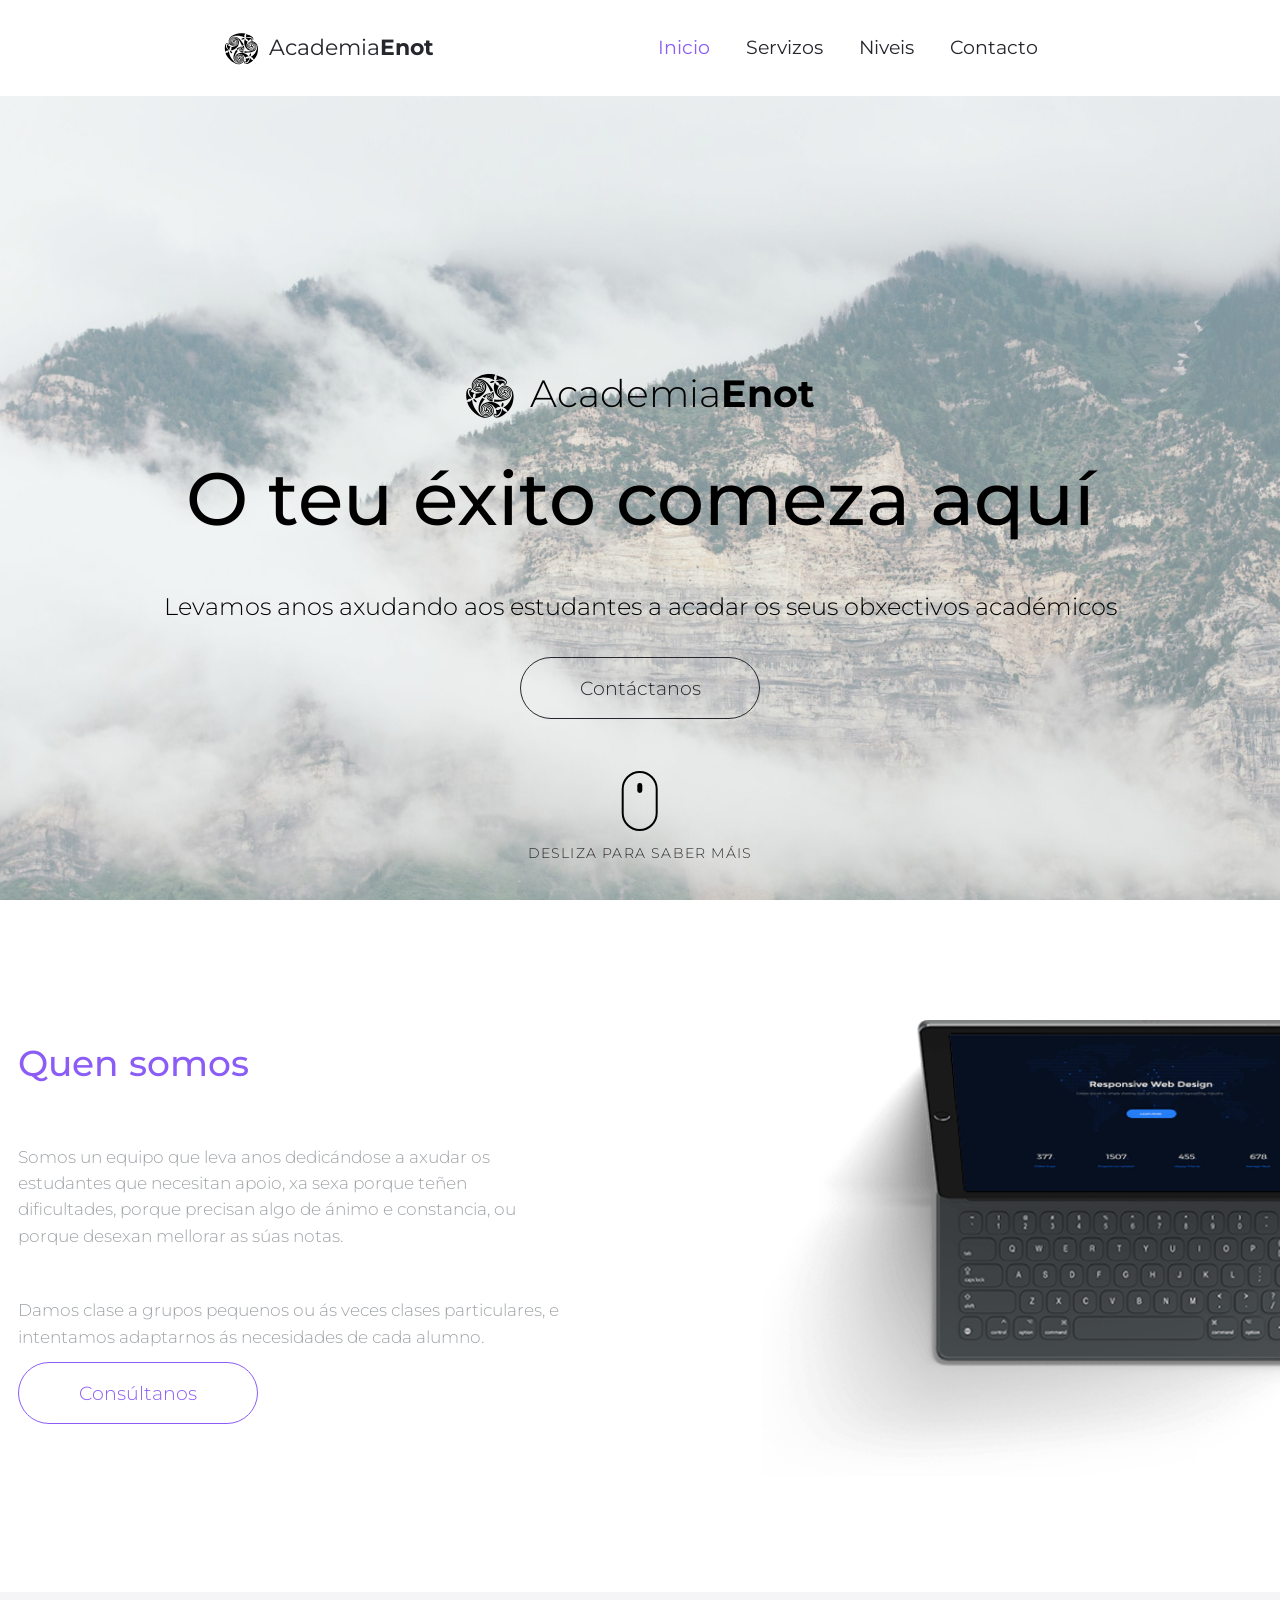
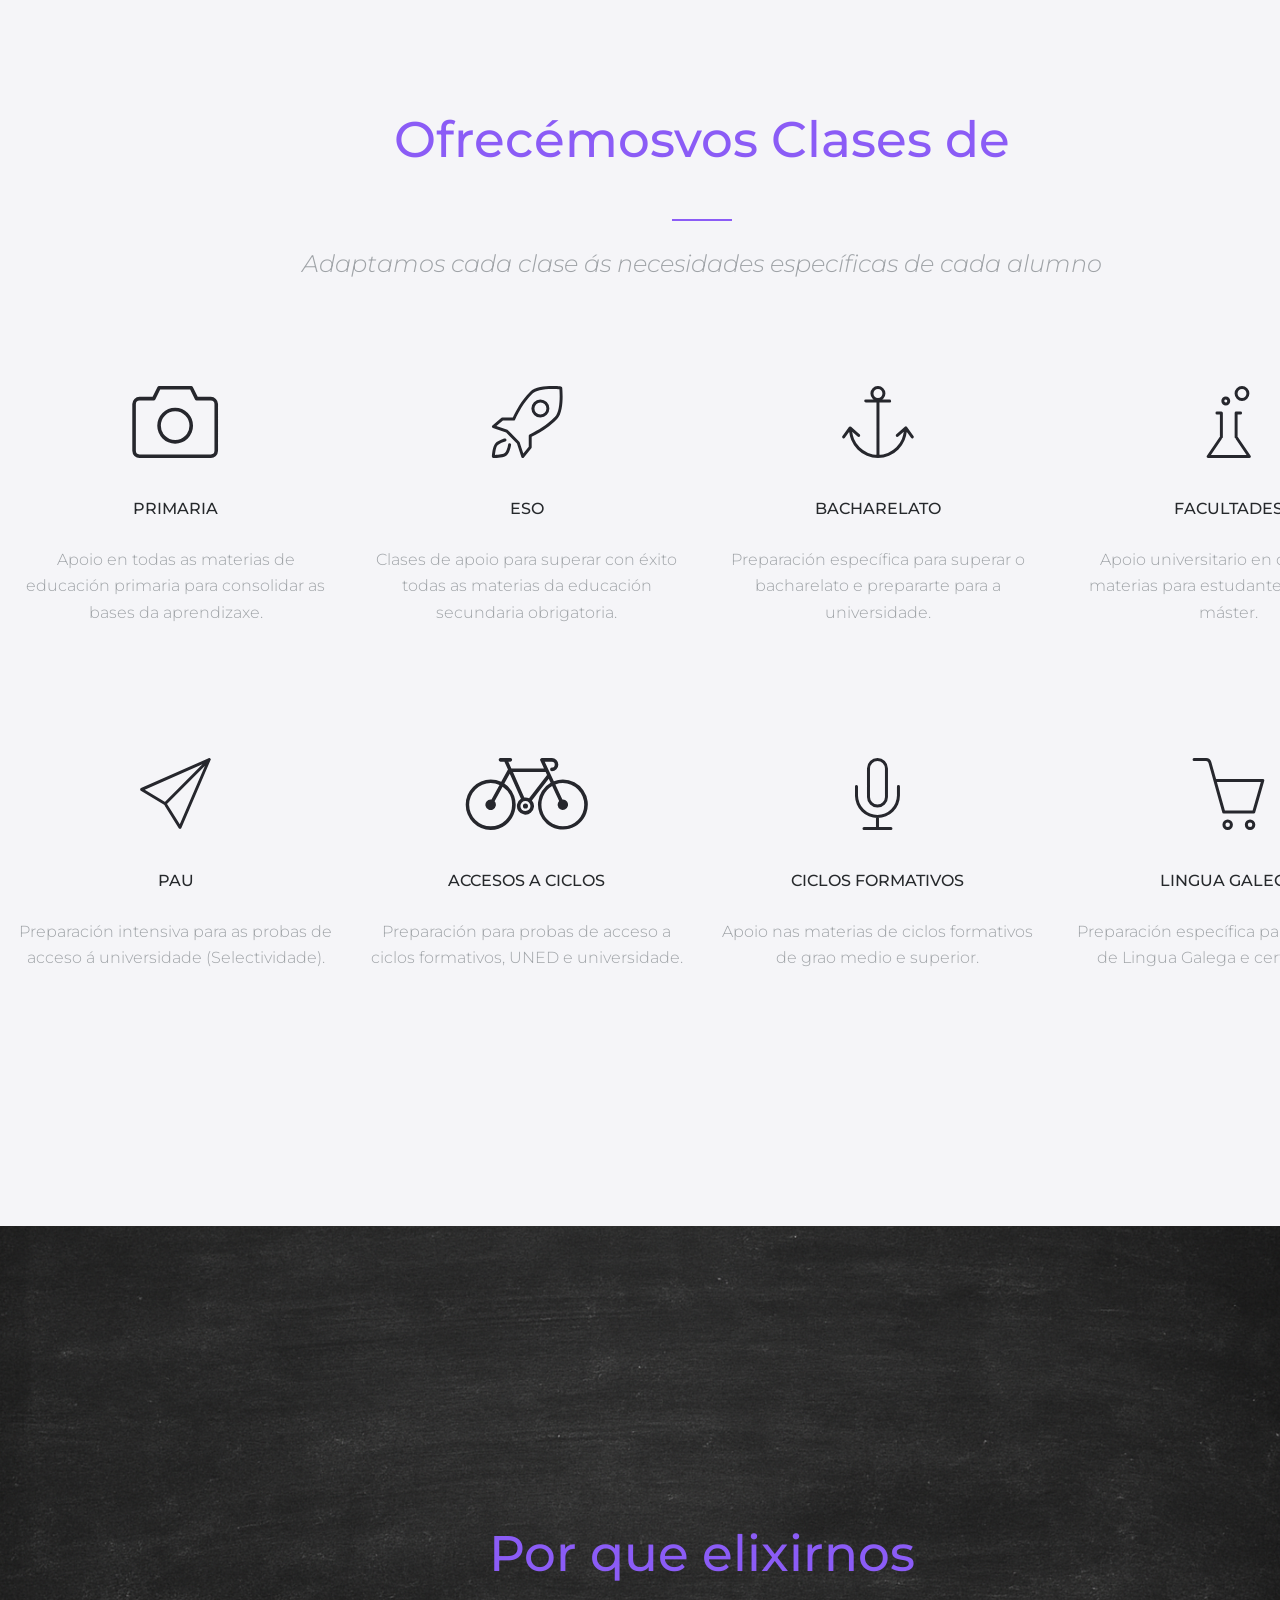
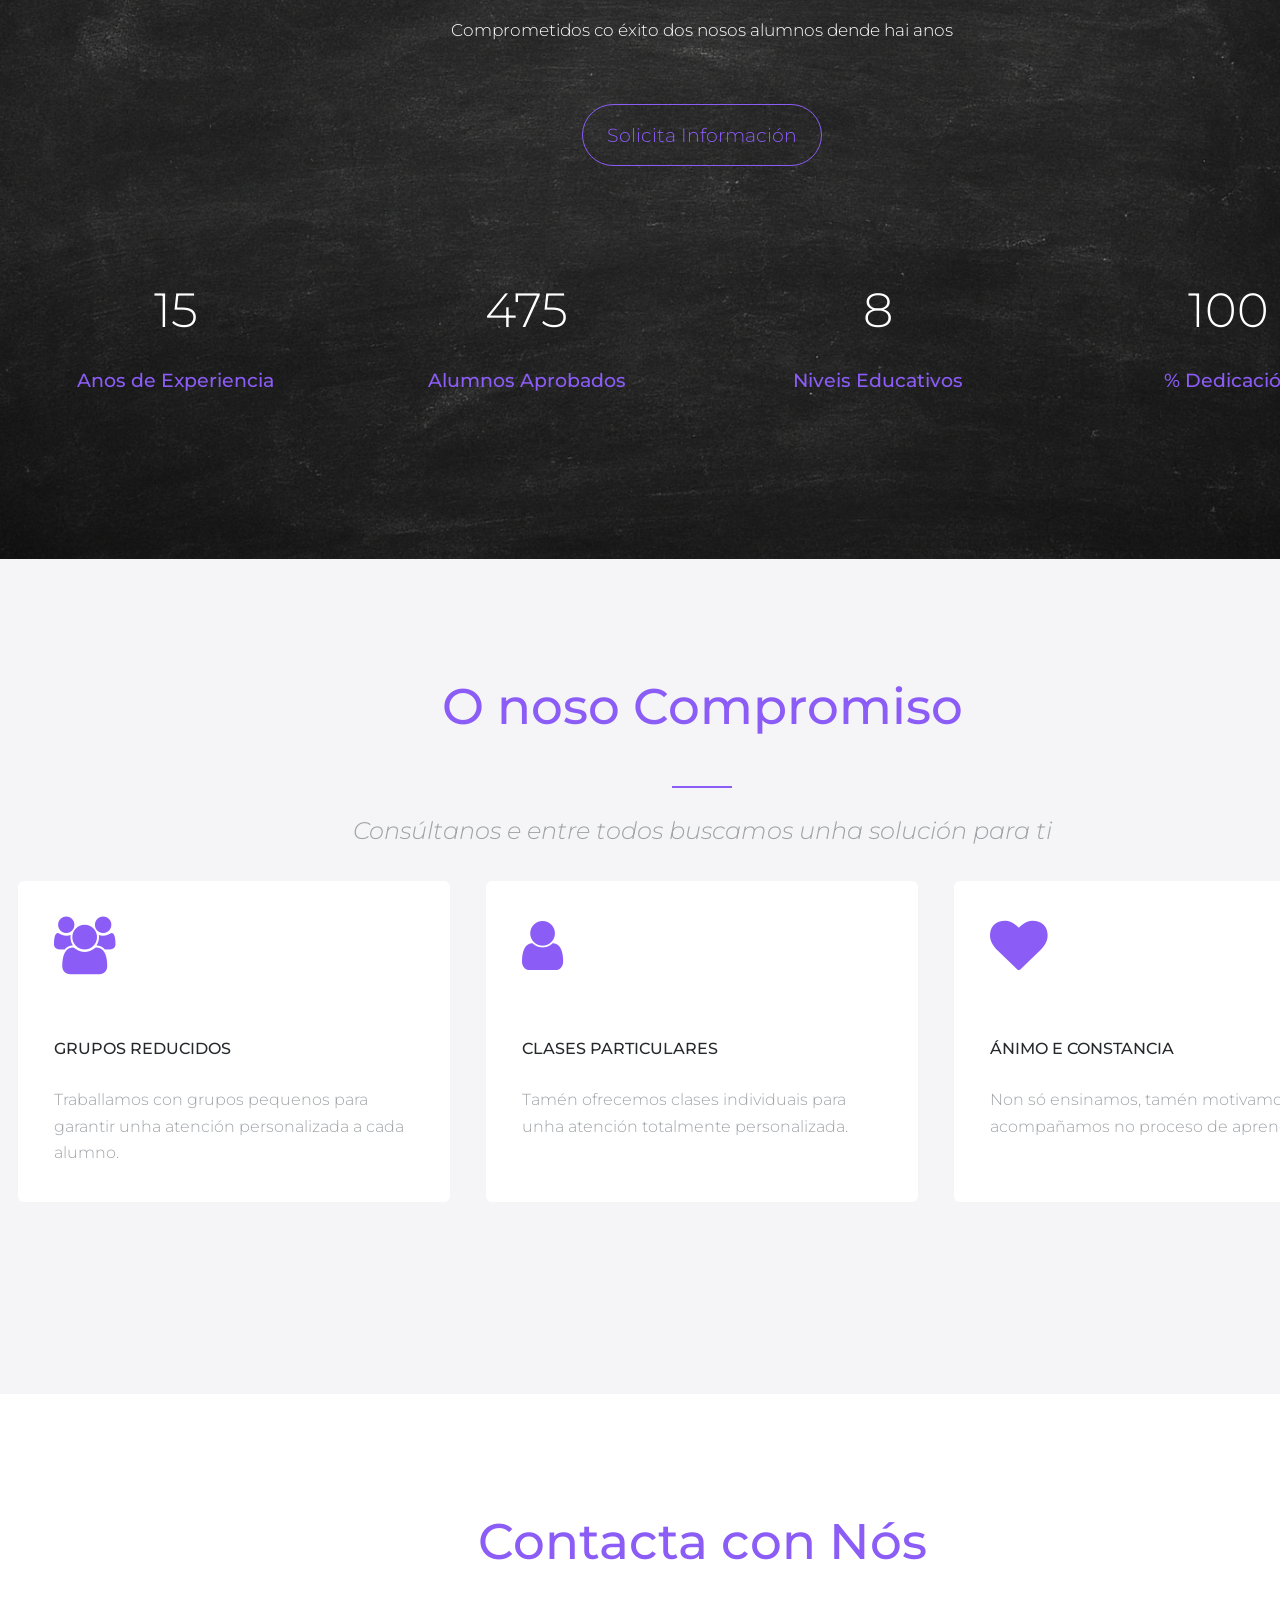
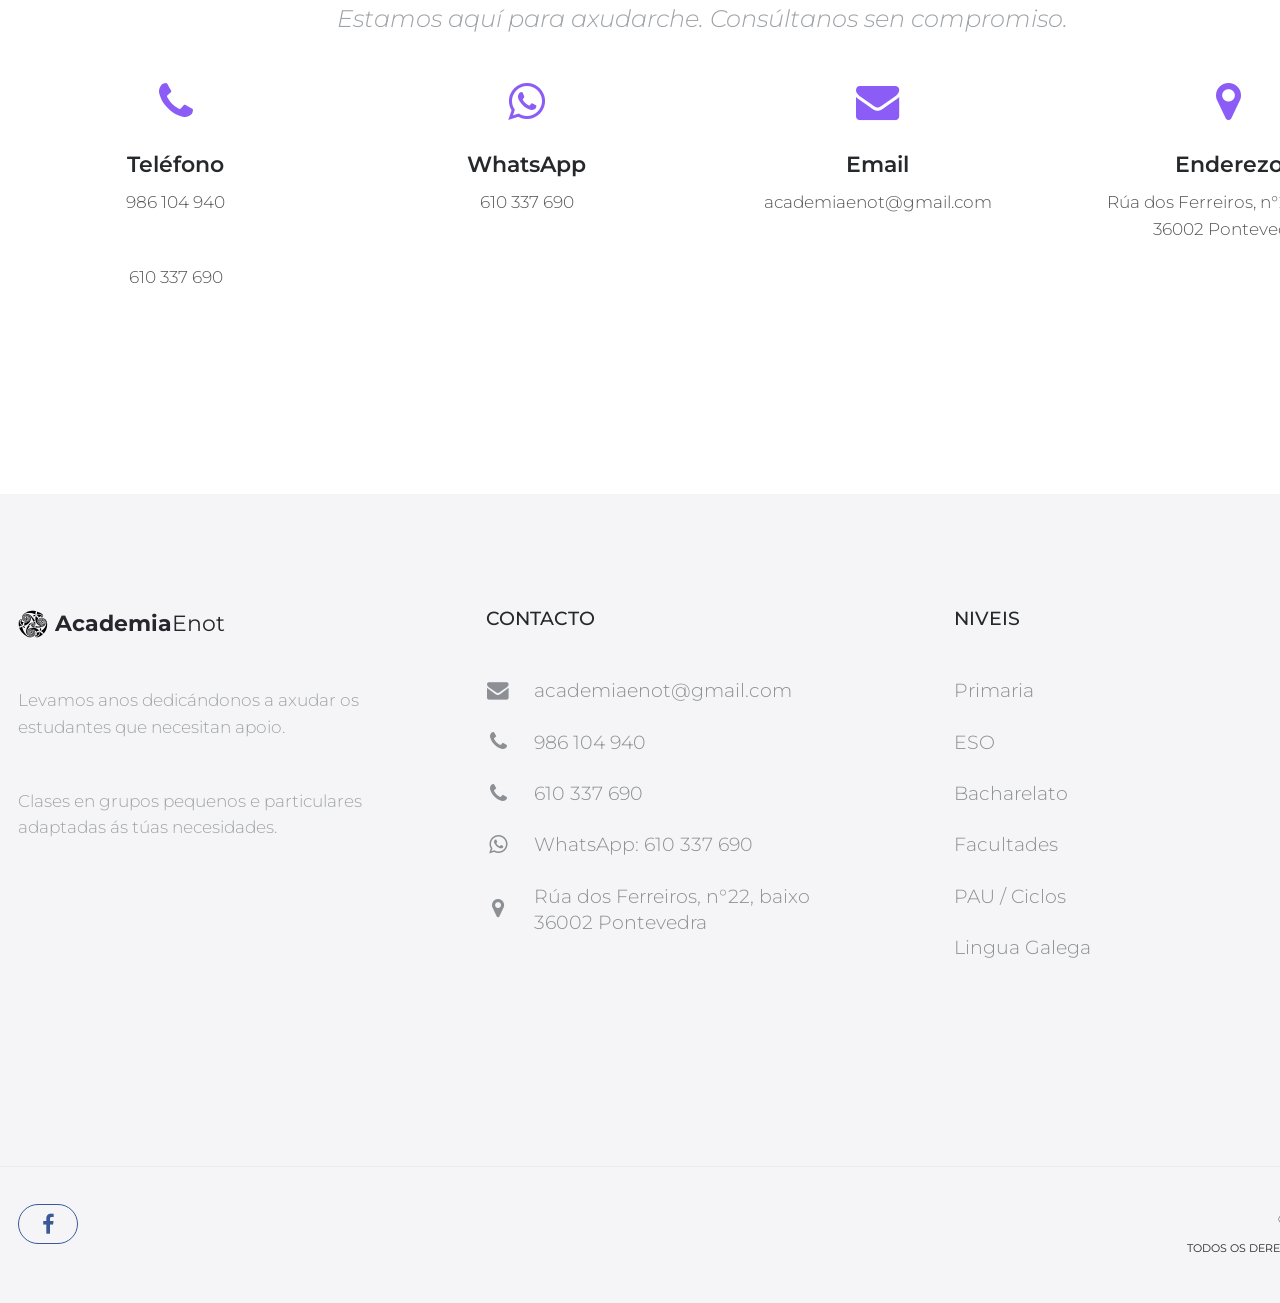
==== commit a119199a: "Fix: Update image paths for GitHub Pages compatibility" ====
--- a/index.html
+++ b/index.html
@@ -24,23 +24,23 @@
 
     <!-- Favicon
     ================================================== -->
-    <link rel="icon" type="image/svg+xml" href="assets/img/enot.svg">
-    <link rel="shortcut icon" type="image/svg+xml" href="assets/img/enot.svg">
-    <link rel="apple-touch-icon" href="assets/img/enot.svg">
+    <link rel="icon" type="image/svg+xml" href="./assets/img/enot.svg">
+    <link rel="shortcut icon" type="image/svg+xml" href="./assets/img/enot.svg">
+    <link rel="apple-touch-icon" href="./assets/img/enot.svg">
     
     <!-- Open Graph / Facebook -->
     <meta property="og:type" content="website">
     <meta property="og:url" content="https://jorgegarcisal.github.io/academia-enot/">
     <meta property="og:title" content="Academia Enot - Clases de Apoio en Pontevedra">
     <meta property="og:description" content="Academia de apoio escolar en Pontevedra. Clases de Primaria, ESO, Bacharelato, Facultades e máis">
-    <meta property="og:image" content="https://jorgegarcisal.github.io/academia-enot/assets/img/enot.svg">
+    <meta property="og:image" content="https://jorgegarcisal.github.io/academia-enot/./assets/img/enot.svg">
     
     <!-- Twitter -->
     <meta property="twitter:card" content="summary_large_image">
     <meta property="twitter:url" content="https://jorgegarcisal.github.io/academia-enot/">
     <meta property="twitter:title" content="Academia Enot - Clases de Apoio en Pontevedra">
     <meta property="twitter:description" content="Academia de apoio escolar en Pontevedra. Clases de Primaria, ESO, Bacharelato, Facultades e máis">
-    <meta property="twitter:image" content="https://jorgegarcisal.github.io/academia-enot/assets/img/enot.svg">
+    <meta property="twitter:image" content="https://jorgegarcisal.github.io/academia-enot/./assets/img/enot.svg">
 
     <!-- Stylesheets
     ================================================== -->
@@ -68,7 +68,7 @@
                 <div class="navbar-header">
                    
                     <a class="site-title">
-                        <img src="assets/img/enot.svg" alt="Logo Academia Enot" class="logo-img">
+                        <img src="./assets/img/enot.svg" alt="Logo Academia Enot" class="logo-img">
                         Academia<span>Enot</span>
                     </a>
 
@@ -115,7 +115,7 @@
         <div class="hero-content">
             <div class="hero-text">
                 <div class="hero-logo">
-                    <img src="assets/img/enot.svg" alt="Logo Academia Enot" class="hero-logo-img">
+                    <img src="./assets/img/enot.svg" alt="Logo Academia Enot" class="hero-logo-img">
                     <span class="hero-title">Academia<span class="hero-title-bold">Enot</span></span>
                 </div>
                 <h1>O teu éxito comeza aquí</h1>
@@ -160,56 +160,56 @@
                 <div class="row">
                     <div class="col-md-3 col-xs-6">
                         <div class="service">
-                            <img src="assets/img/photo.svg" alt="">
+                            <img src="./assets/img/photo.svg" alt="">
                             <h3 class="service-title">Primaria</h3>
                             <p class="service-info">Apoio en todas as materias de educación primaria para consolidar as bases da aprendizaxe.</p>
                         </div><!-- /.service -->
                     </div>
                     <div class="col-md-3 col-xs-6">
                         <div class="service">
-                            <img src="assets/img/rocket.svg" alt="">
+                            <img src="./assets/img/rocket.svg" alt="">
                             <h3 class="service-title">ESO</h3>
                             <p class="service-info">Clases de apoio para superar con éxito todas as materias da educación secundaria obrigatoria.</p>
                         </div><!-- /.service -->
                     </div>
                     <div class="col-md-3 col-xs-6">
                         <div class="service">
-                            <img src="assets/img/anchor.svg" alt="">
+                            <img src="./assets/img/anchor.svg" alt="">
                             <h3 class="service-title">Bacharelato</h3>
                             <p class="service-info">Preparación específica para superar o bacharelato e prepararte para a universidade.</p>
                         </div><!-- /.service -->
                     </div>
                     <div class="col-md-3 col-xs-6">
                         <div class="service">
-                            <img src="assets/img/chemestry.svg" alt="">
+                            <img src="./assets/img/chemestry.svg" alt="">
                             <h3 class="service-title">Facultades</h3>
                             <p class="service-info">Apoio universitario en diferentes materias para estudantes de grao e máster.</p>
                         </div><!-- /.service -->
                     </div>
                     <div class="col-md-3 col-xs-6">
                         <div class="service">
-                            <img src="assets/img/paper-plane.svg" alt="">
+                            <img src="./assets/img/paper-plane.svg" alt="">
                             <h3 class="service-title">PAU</h3>
                             <p class="service-info">Preparación intensiva para as probas de acceso á universidade (Selectividade).</p>
                         </div><!-- /.service -->
                     </div>
                     <div class="col-md-3 col-xs-6">
                         <div class="service">
-                            <img src="assets/img/bycicle.svg" alt="">
+                            <img src="./assets/img/bycicle.svg" alt="">
                             <h3 class="service-title">Accesos a Ciclos</h3>
                             <p class="service-info">Preparación para probas de acceso a ciclos formativos, UNED e universidade.</p>
                         </div><!-- /.service -->
                     </div>
                     <div class="col-md-3 col-xs-6">
                         <div class="service">
-                            <img src="assets/img/microphone.svg" alt="">
+                            <img src="./assets/img/microphone.svg" alt="">
                             <h3 class="service-title">Ciclos Formativos</h3>
                             <p class="service-info">Apoio nas materias de ciclos formativos de grao medio e superior.</p>
                         </div><!-- /.service -->
                     </div>
                     <div class="col-md-3 col-xs-6">
                         <div class="service">
-                            <img src="assets/img/basket.svg" alt="">
+                            <img src="./assets/img/basket.svg" alt="">
                             <h3 class="service-title">Lingua Galega</h3>
                             <p class="service-info">Preparación específica para os exames de Lingua Galega e certificacións.</p>
                         </div><!-- /.service -->
@@ -323,7 +323,7 @@
             <div class="row">
                 <div class="col-md-4 col-sm-4 col-xs-12">
                     <a class="site-title">
-                        <img src="assets/img/enot.svg" alt="Logo Academia Enot" class="logo-img">
+                        <img src="./assets/img/enot.svg" alt="Logo Academia Enot" class="logo-img">
                         <span>Academia</span>Enot
                     </a>
                     <p>Levamos anos dedicándonos a axudar os estudantes que necesitan apoio.</p>
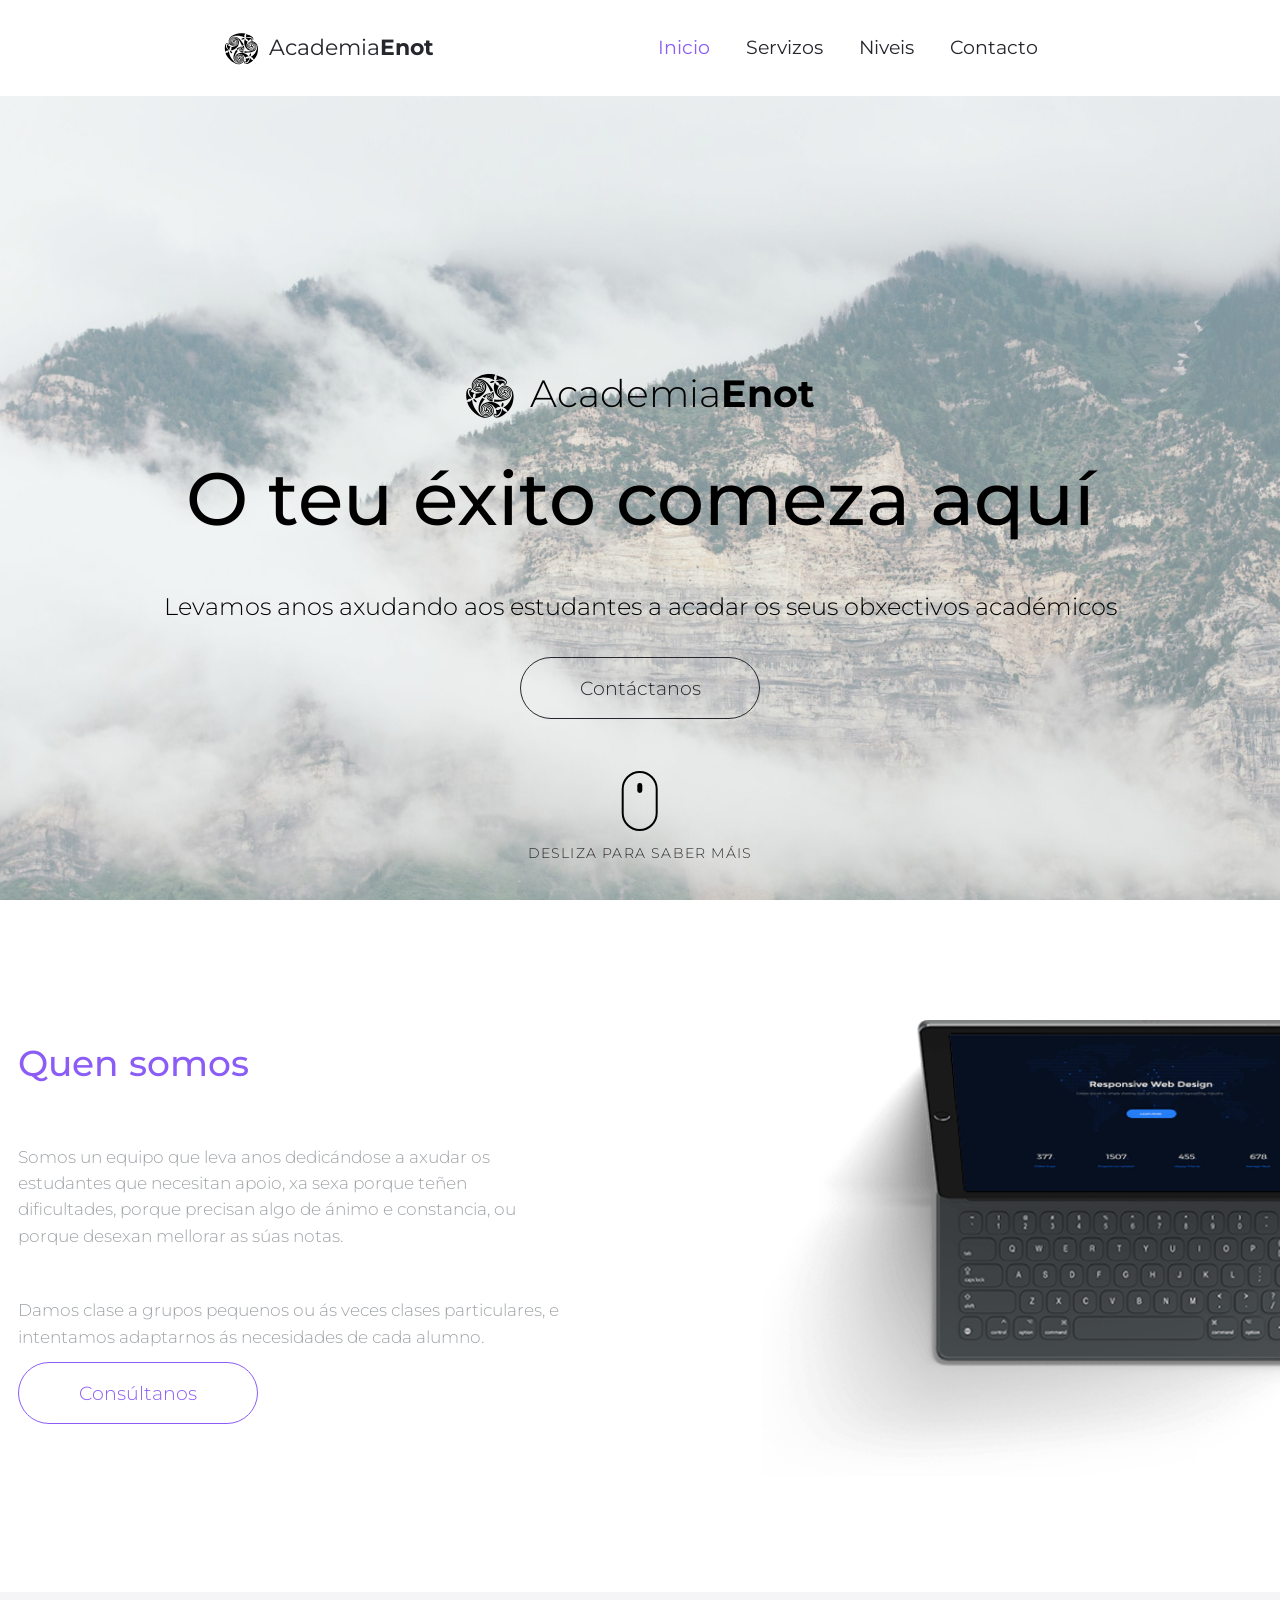
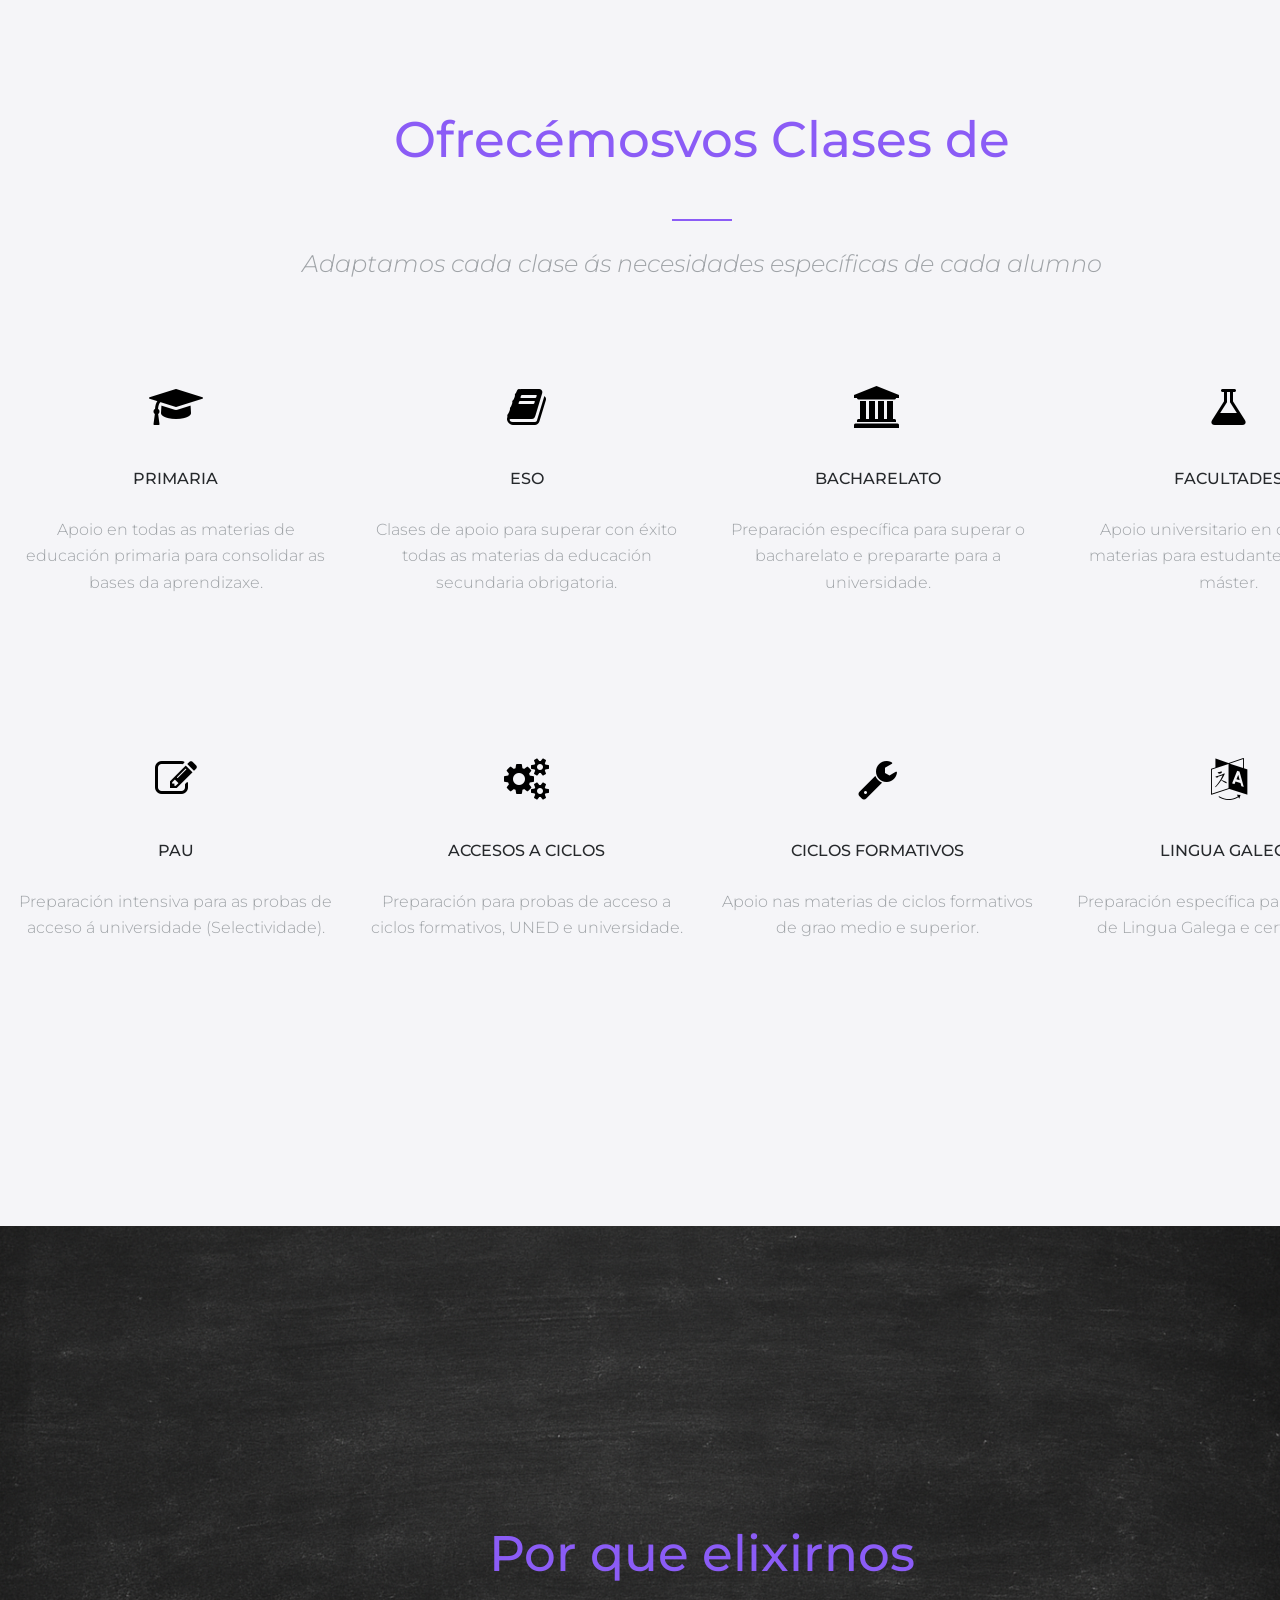
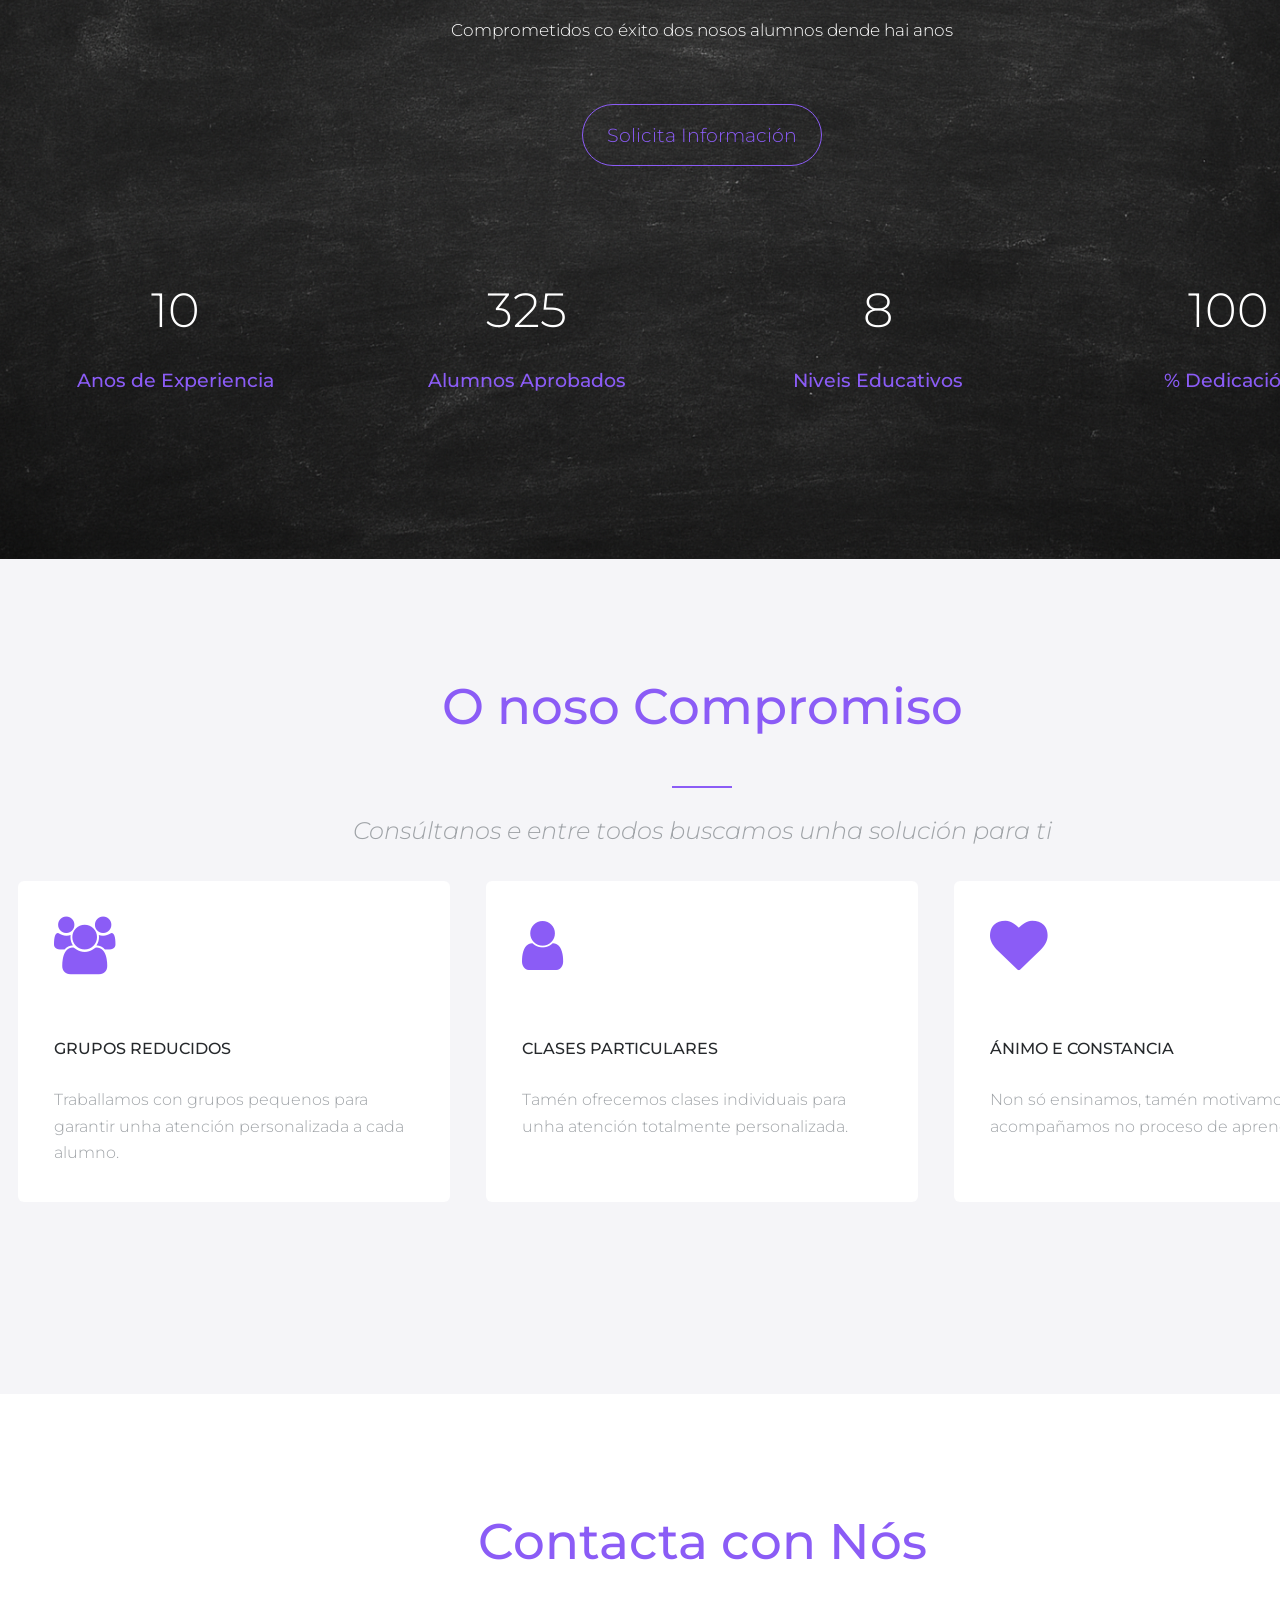
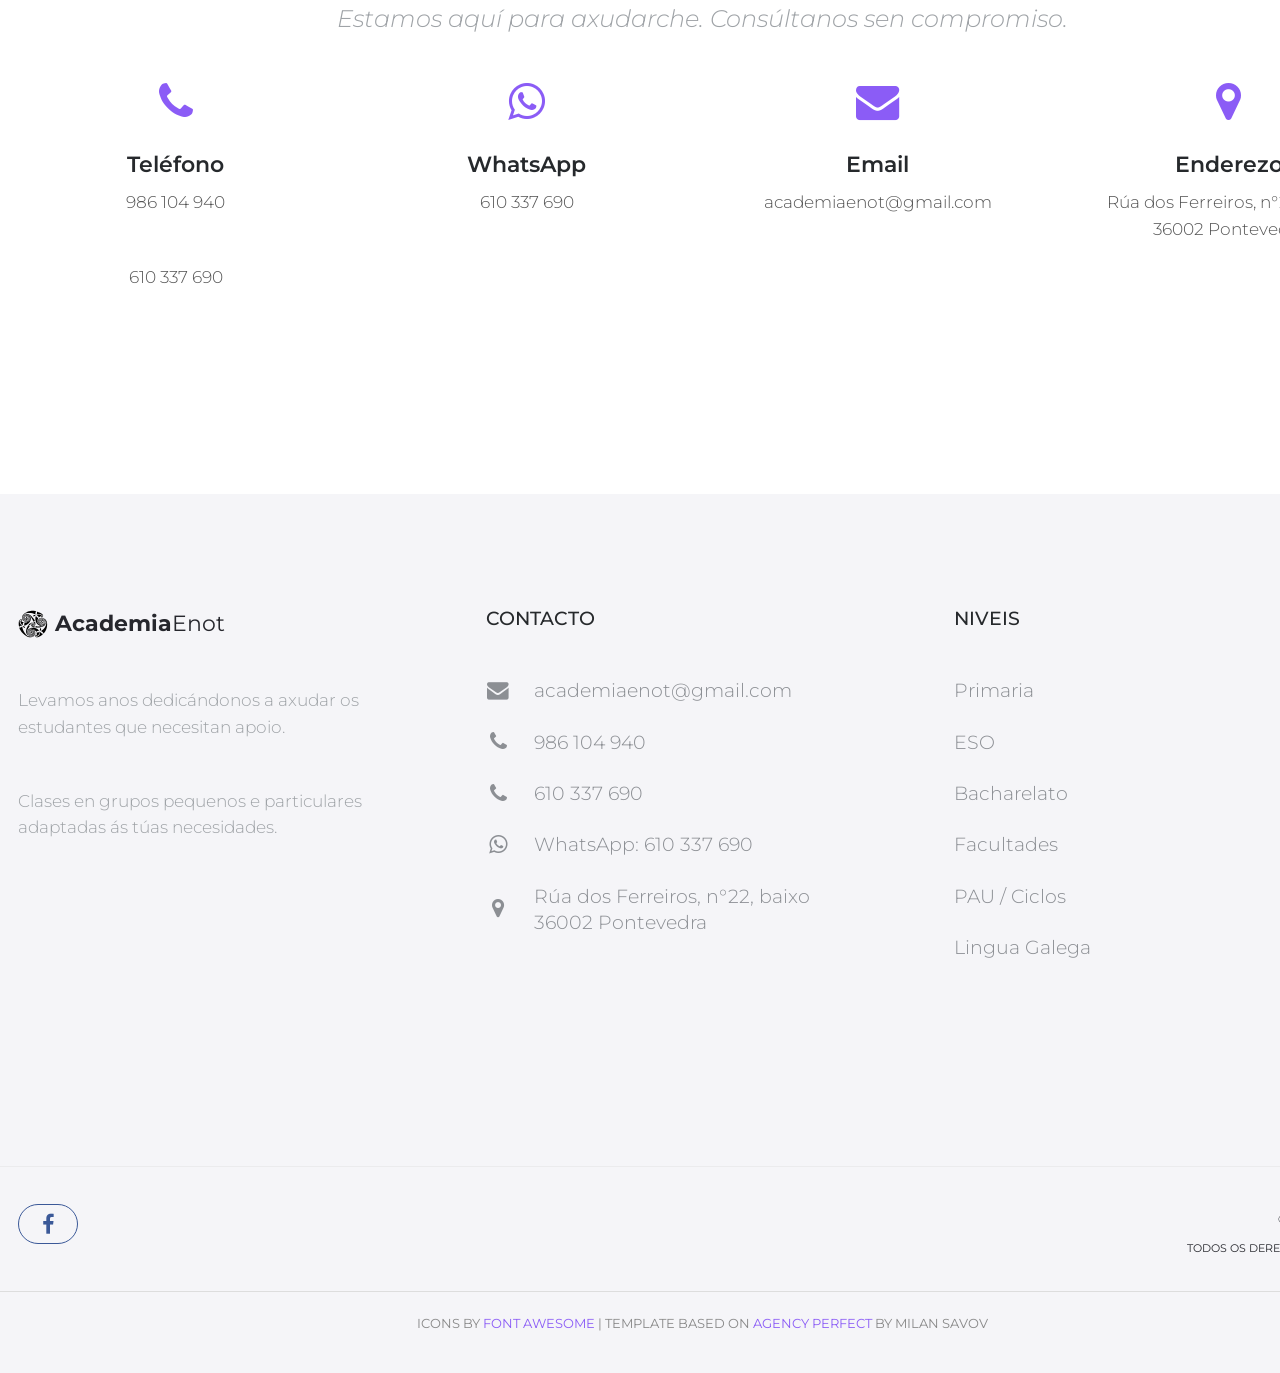
==== commit 5fec74be: "Fix icons and attributions" ====
--- a/index.html
+++ b/index.html
@@ -20,7 +20,7 @@
 
     <!-- Fonts -->
     <link href="https://fonts.googleapis.com/css?family=Montserrat:300,300i,400,600,700" rel="stylesheet">
-    <link rel="stylesheet" href="http://cdnjs.cloudflare.com/ajax/libs/font-awesome/4.4.0/css/font-awesome.min.css">
+    <link rel="stylesheet" href="https://cdnjs.cloudflare.com/ajax/libs/font-awesome/4.4.0/css/font-awesome.min.css">
 
     <!-- Favicon
     ================================================== -->
@@ -160,56 +160,56 @@
                 <div class="row">
                     <div class="col-md-3 col-xs-6">
                         <div class="service">
-                            <img src="./assets/img/photo.svg" alt="">
+                            <i class="fa fa-graduation-cap service-icon"></i>
                             <h3 class="service-title">Primaria</h3>
                             <p class="service-info">Apoio en todas as materias de educación primaria para consolidar as bases da aprendizaxe.</p>
                         </div><!-- /.service -->
                     </div>
                     <div class="col-md-3 col-xs-6">
                         <div class="service">
-                            <img src="./assets/img/rocket.svg" alt="">
+                            <i class="fa fa-book service-icon"></i>
                             <h3 class="service-title">ESO</h3>
                             <p class="service-info">Clases de apoio para superar con éxito todas as materias da educación secundaria obrigatoria.</p>
                         </div><!-- /.service -->
                     </div>
                     <div class="col-md-3 col-xs-6">
                         <div class="service">
-                            <img src="./assets/img/anchor.svg" alt="">
+                            <i class="fa fa-university service-icon"></i>
                             <h3 class="service-title">Bacharelato</h3>
                             <p class="service-info">Preparación específica para superar o bacharelato e prepararte para a universidade.</p>
                         </div><!-- /.service -->
                     </div>
                     <div class="col-md-3 col-xs-6">
                         <div class="service">
-                            <img src="./assets/img/chemestry.svg" alt="">
+                            <i class="fa fa-flask service-icon"></i>
                             <h3 class="service-title">Facultades</h3>
                             <p class="service-info">Apoio universitario en diferentes materias para estudantes de grao e máster.</p>
                         </div><!-- /.service -->
                     </div>
                     <div class="col-md-3 col-xs-6">
                         <div class="service">
-                            <img src="./assets/img/paper-plane.svg" alt="">
+                            <i class="fa fa-pencil-square-o service-icon"></i>
                             <h3 class="service-title">PAU</h3>
                             <p class="service-info">Preparación intensiva para as probas de acceso á universidade (Selectividade).</p>
                         </div><!-- /.service -->
                     </div>
                     <div class="col-md-3 col-xs-6">
                         <div class="service">
-                            <img src="./assets/img/bycicle.svg" alt="">
+                            <i class="fa fa-cogs service-icon"></i>
                             <h3 class="service-title">Accesos a Ciclos</h3>
                             <p class="service-info">Preparación para probas de acceso a ciclos formativos, UNED e universidade.</p>
                         </div><!-- /.service -->
                     </div>
                     <div class="col-md-3 col-xs-6">
                         <div class="service">
-                            <img src="./assets/img/microphone.svg" alt="">
+                            <i class="fa fa-wrench service-icon"></i>
                             <h3 class="service-title">Ciclos Formativos</h3>
                             <p class="service-info">Apoio nas materias de ciclos formativos de grao medio e superior.</p>
                         </div><!-- /.service -->
                     </div>
                     <div class="col-md-3 col-xs-6">
                         <div class="service">
-                            <img src="./assets/img/basket.svg" alt="">
+                            <i class="fa fa-language service-icon"></i>
                             <h3 class="service-title">Lingua Galega</h3>
                             <p class="service-info">Preparación específica para os exames de Lingua Galega e certificacións.</p>
                         </div><!-- /.service -->
@@ -368,6 +368,14 @@
                         </div>
                     </div>
                 </div>
+                <div class="row" style="margin-top: 20px; padding-top: 15px; border-top: 1px solid #ddd;">
+                    <div class="col-xs-12 text-center">
+                        <p style="font-size: 11px; color: #888; margin: 0;">
+                            Icons by <a href="https://fontawesome.com/" target="_blank" style="color: #8B5CF6;">Font Awesome</a> | 
+                            Template based on <a href="https://github.com/msavov/html-freebie-agency-perfect" target="_blank" style="color: #8B5CF6;">Agency Perfect</a> by Milan Savov
+                        </p>
+                    </div>
+                </div>
             </div>
         </div><!-- /.copyright -->
     </footer><!-- /#footer -->
--- a/assets/css/style.css
+++ b/assets/css/style.css
@@ -1424,6 +1424,14 @@
     min-width: 120px;
 }
 
+/* Iconos de servicios */
+.service-icon {
+    font-size: 3.5rem;
+    color: #000;
+    margin-bottom: 1.25rem;
+    display: block;
+}
+
 /* Botones responsive */
 @media (max-width: 768px) {
     .btn {
@@ -1455,6 +1463,10 @@
     .section-map-feature .btn {
         margin: 3rem 0 5rem;
         min-width: 200px;
+    }
+    
+    .service-icon {
+        font-size: 3rem;
     }
 }
 
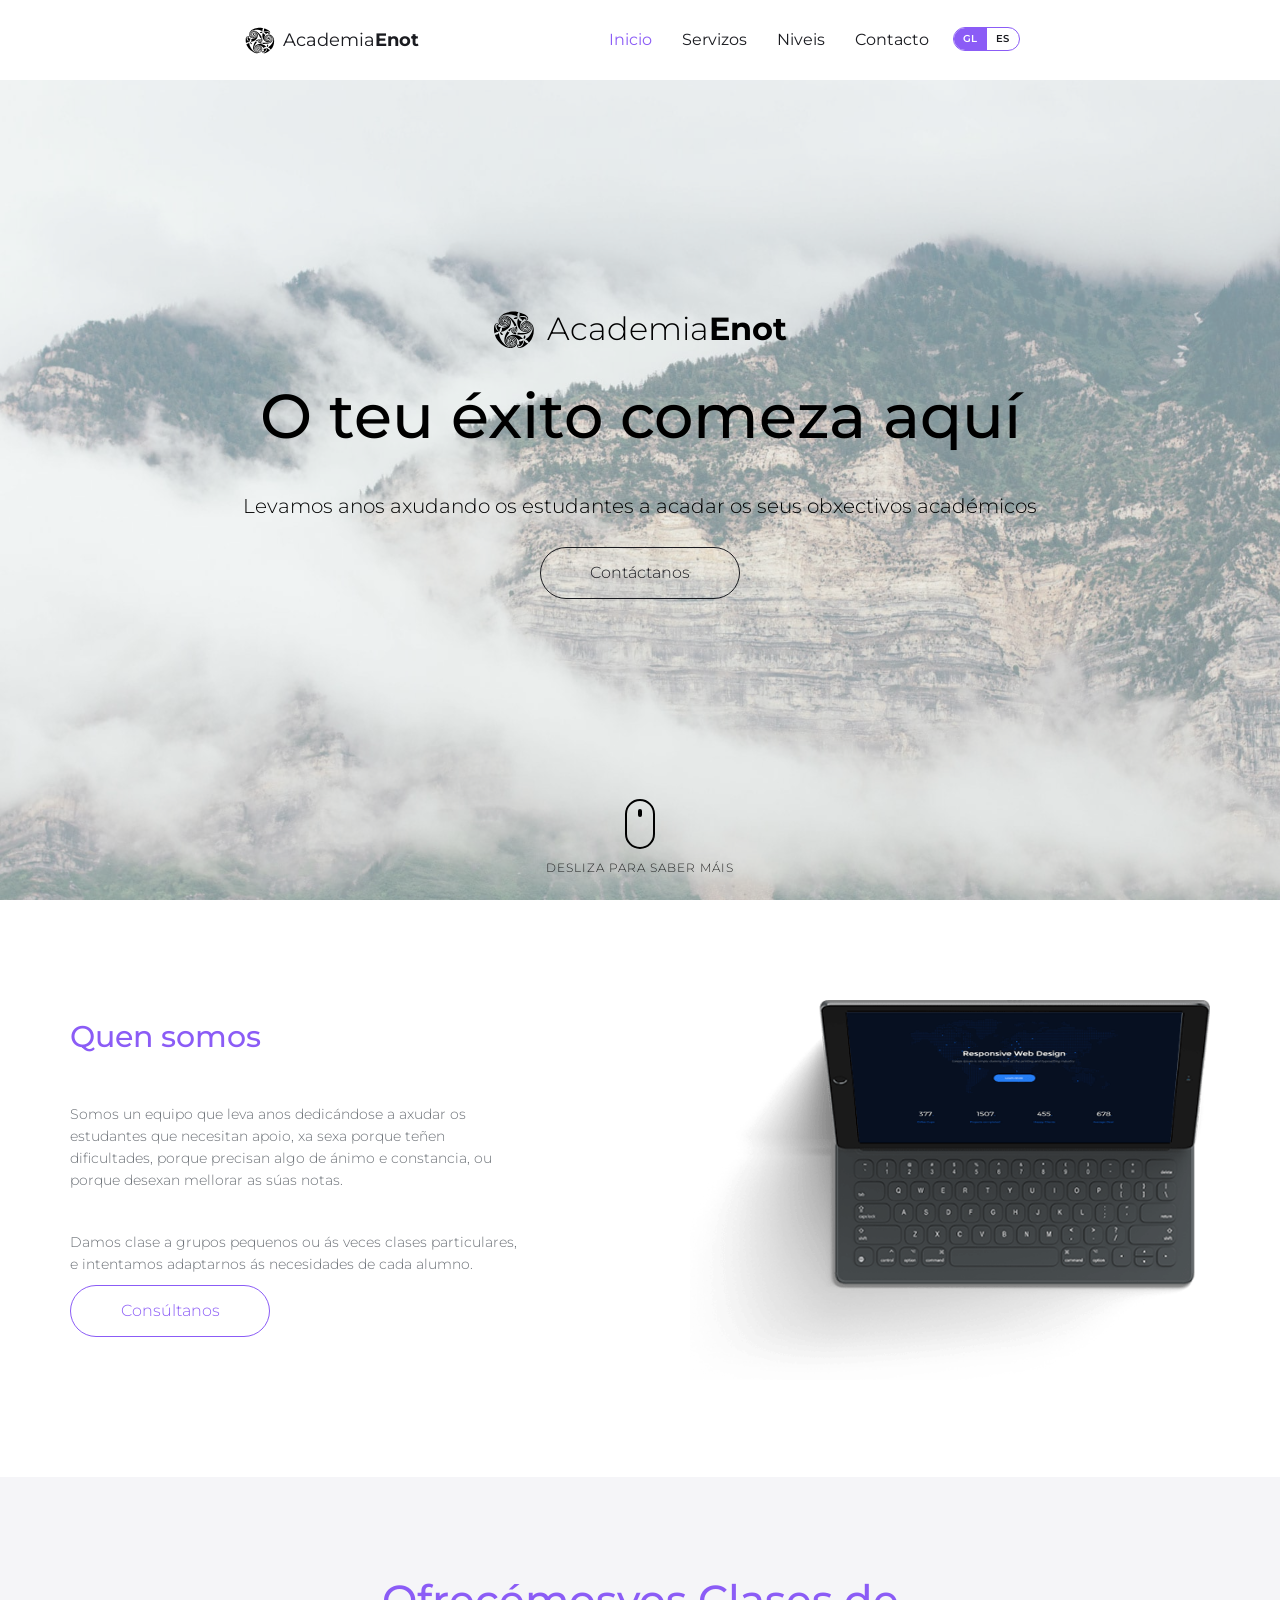
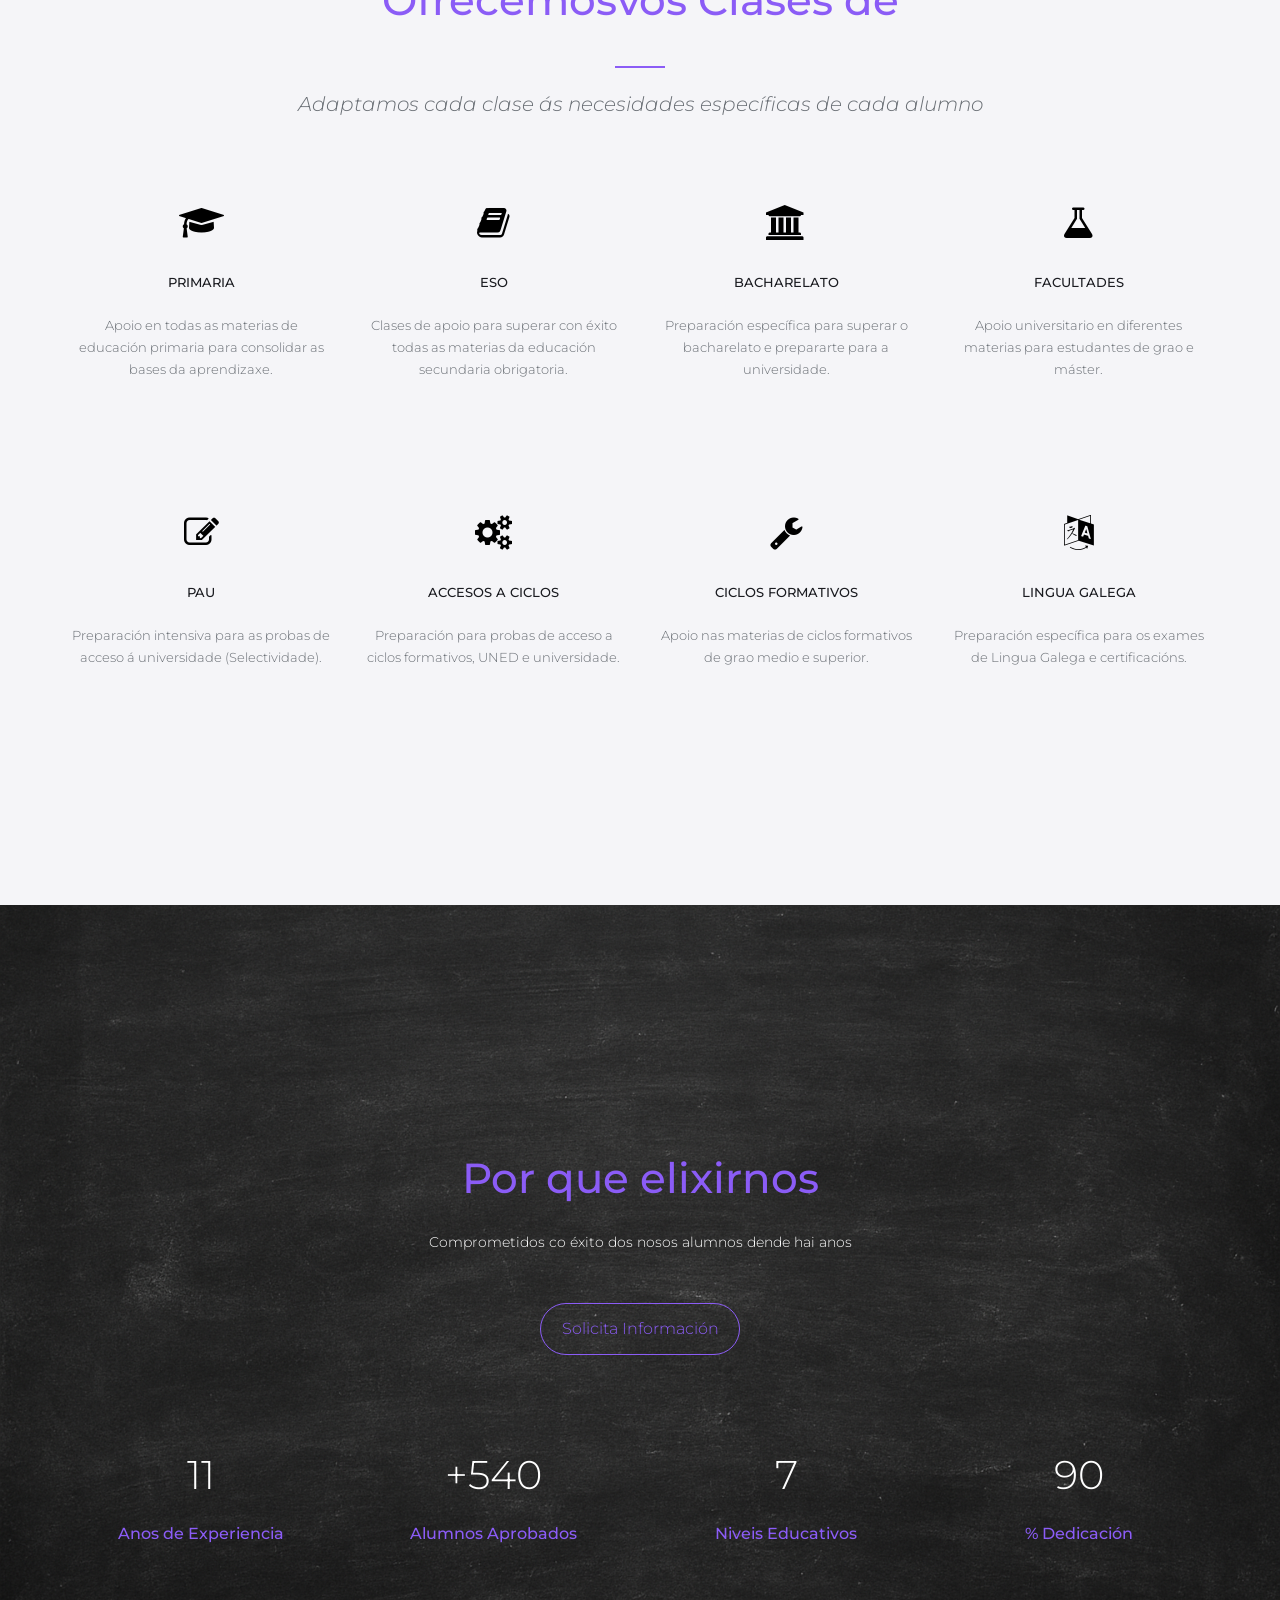
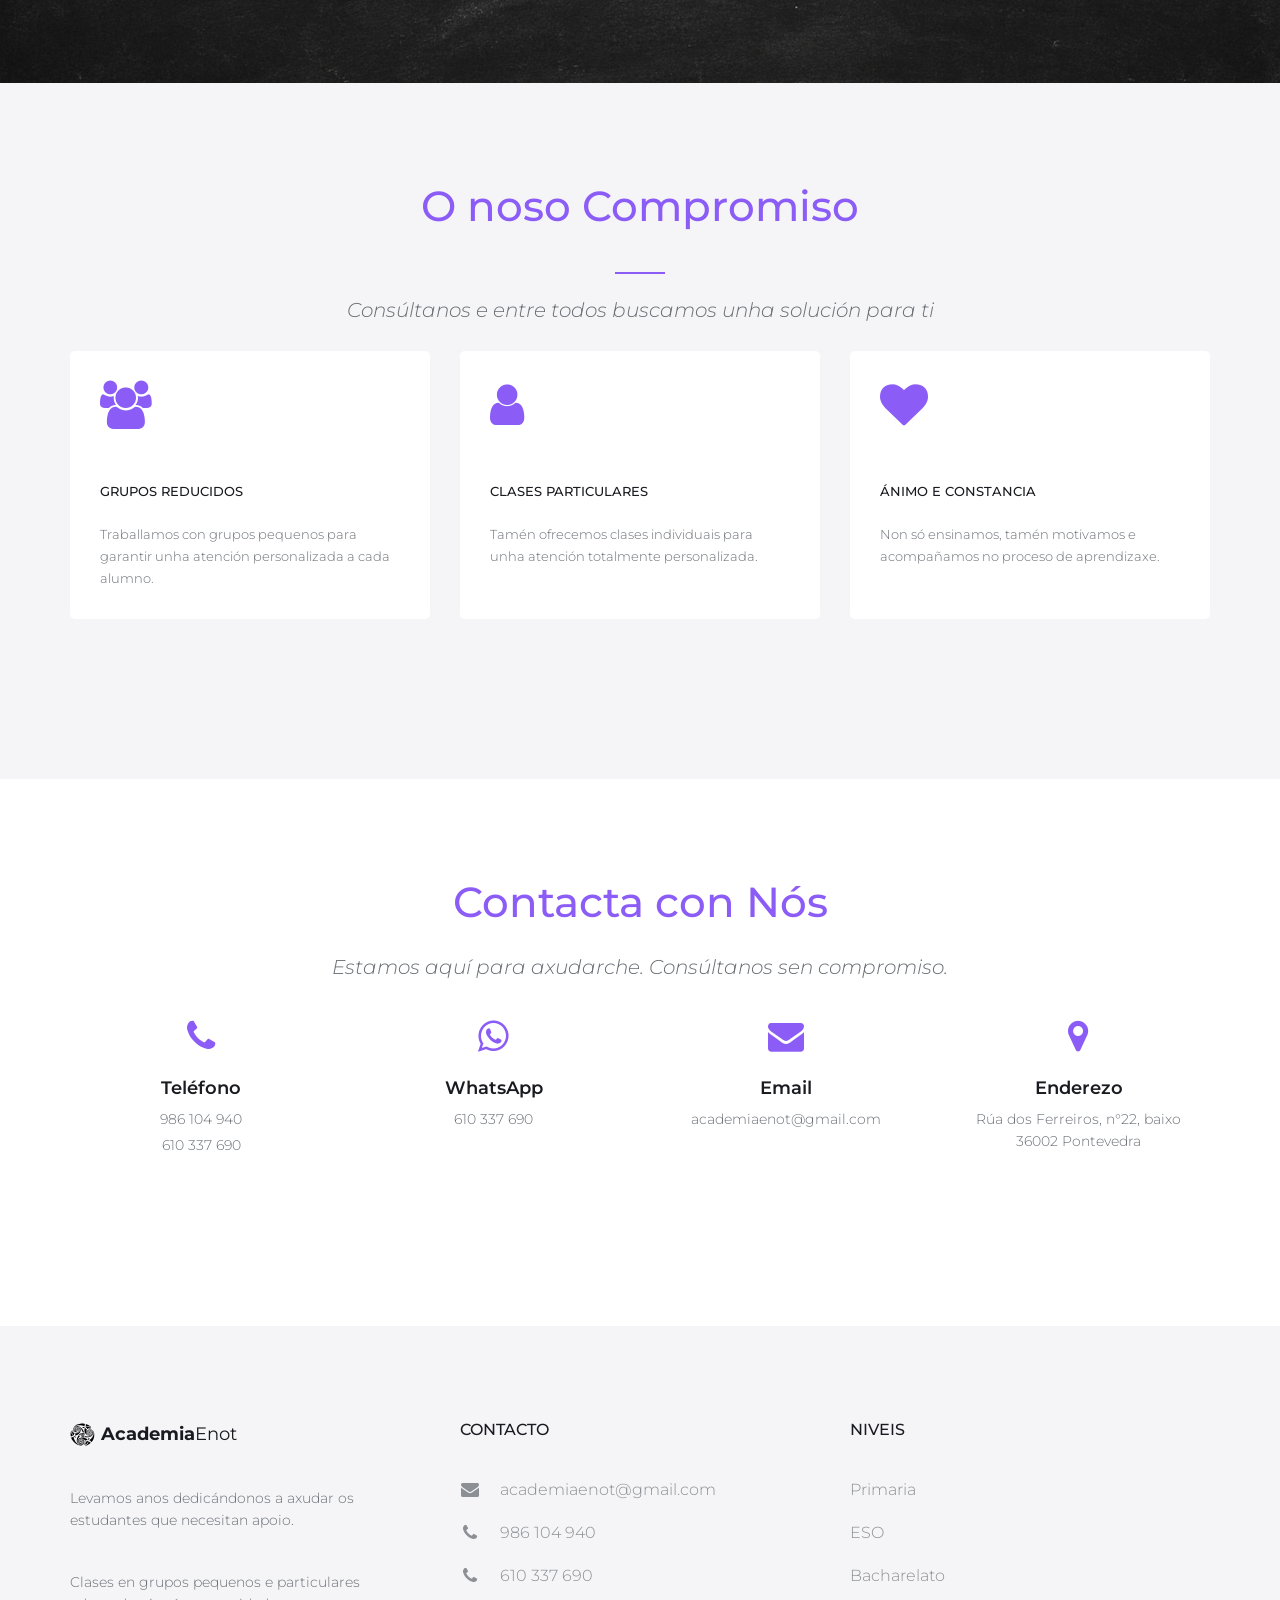
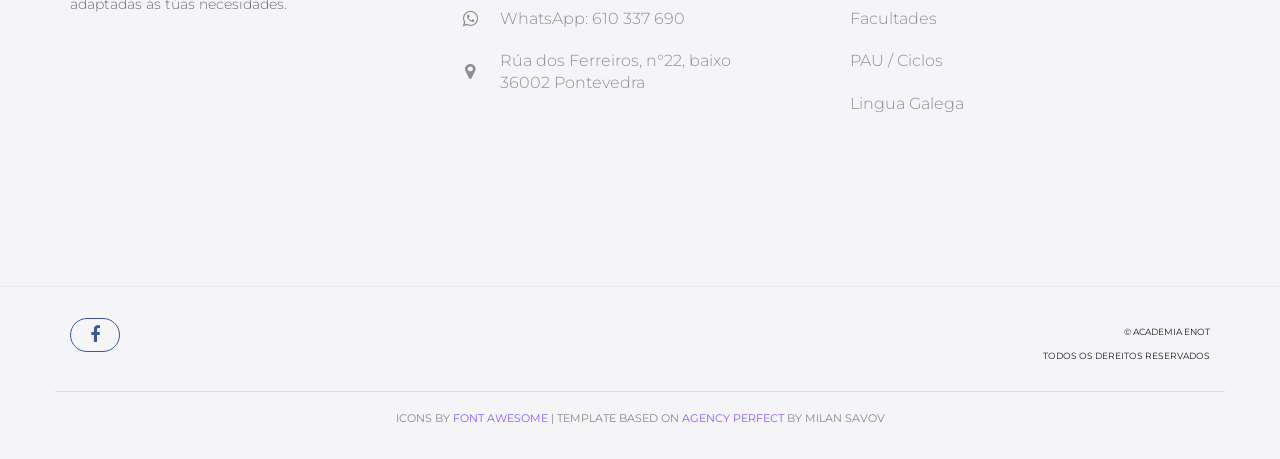
==== commit 18045f89: "Añade la web de Academia Enot con versión bilingüe gallego/castellano. Incluye selector de idioma, s" ====
--- a/index.html
+++ b/index.html
@@ -1,5 +1,5 @@
 <!DOCTYPE html>
-<html lang="en">
+<html lang="gl">
 <head>
 
     <!-- Basic Page Needs
@@ -8,6 +8,22 @@
     <meta http-equiv="X-UA-Compatible" content="IE=edge">
 
     <title>Academia Enot - Clases de Apoio en Pontevedra</title>
+    <script>
+        (function () {
+            try {
+                var lang = localStorage.getItem('academiaenot-lang');
+                if (lang === 'es' || lang === 'gl') {
+                    document.documentElement.lang = lang;
+                    if (lang === 'es') {
+                        document.documentElement.classList.add('i18n-pending');
+                        setTimeout(function () {
+                            document.documentElement.classList.remove('i18n-pending');
+                        }, 1500);
+                    }
+                }
+            } catch (e) {}
+        })();
+    </script>
 
     <meta name="description" content="Academia de apoio escolar en Pontevedra. Clases de Primaria, ESO, Bacharelato, Facultades e máis">
     <meta name="author" content="Academia Enot">
@@ -15,7 +31,7 @@
 
     <!-- Mobile Specific Metas
     ================================================== -->
-    <meta name="viewport" content="width=device-width, minimum-scale=1.0, maximum-scale=1.0">
+    <meta name="viewport" content="width=device-width, initial-scale=1">
     <meta name="apple-mobile-web-app-capable" content="yes">
 
     <!-- Fonts -->
@@ -78,10 +94,16 @@
 
                     <ul class="nav navbar-nav navbar-right">
 
-                        <li class="active"><a href="index.html">Inicio</a></li>
-                        <li><a href="#servizos">Servizos</a></li>
-                        <li><a href="#niveis">Niveis</a></li>
-                        <li><a href="#contacto">Contacto</a></li>
+                        <li class="active"><a href="#hero" data-i18n="nav.home">Inicio</a></li>
+                        <li><a href="#servizos" data-i18n="nav.services">Servizos</a></li>
+                        <li><a href="#niveis" data-i18n="nav.levels">Niveis</a></li>
+                        <li><a href="#contacto" data-i18n="nav.contact">Contacto</a></li>
+                        <li class="lang-switcher-item">
+                            <div class="lang-switcher" role="group" aria-label="Idioma">
+                                <button type="button" class="lang-btn active" data-lang="gl" data-i18n-aria="lang.gl" aria-label="Galego" aria-pressed="true">GL</button>
+                                <button type="button" class="lang-btn" data-lang="es" data-i18n-aria="lang.es" aria-label="Castelán" aria-pressed="false">ES</button>
+                            </div>
+                        </li>
 
                     </ul>
 
@@ -103,11 +125,15 @@
         <div class="mobile-menu-content">
             <button class="mobile-menu-close" id="mobile-menu-close">&times;</button>
             <nav class="mobile-menu-nav">
-                <a href="index.html" class="mobile-menu-link">Inicio</a>
-                <a href="#servizos" class="mobile-menu-link">Servizos</a>
-                <a href="#niveis" class="mobile-menu-link">Niveis</a>
-                <a href="#contacto" class="mobile-menu-link">Contacto</a>
+                <a href="#hero" class="mobile-menu-link active" data-i18n="nav.home">Inicio</a>
+                <a href="#servizos" class="mobile-menu-link" data-i18n="nav.services">Servizos</a>
+                <a href="#niveis" class="mobile-menu-link" data-i18n="nav.levels">Niveis</a>
+                <a href="#contacto" class="mobile-menu-link" data-i18n="nav.contact">Contacto</a>
             </nav>
+            <div class="lang-switcher lang-switcher--mobile" role="group" aria-label="Idioma">
+                <button type="button" class="lang-btn active" data-lang="gl" data-i18n-aria="lang.gl" aria-label="Galego" aria-pressed="true">GL</button>
+                <button type="button" class="lang-btn" data-lang="es" data-i18n-aria="lang.es" aria-label="Castelán" aria-pressed="false">ES</button>
+            </div>
         </div>
     </div>
 
@@ -118,9 +144,9 @@
                     <img src="./assets/img/enot.svg" alt="Logo Academia Enot" class="hero-logo-img">
                     <span class="hero-title">Academia<span class="hero-title-bold">Enot</span></span>
                 </div>
-                <h1>O teu éxito comeza aquí</h1>
-                <p>Levamos anos axudando aos estudantes a acadar os seus obxectivos académicos</p>
-                <a href="#servizos" class="btn btn-border">Contáctanos</a>
+                <h1 data-i18n="hero.title">O teu éxito comeza aquí</h1>
+                <p data-i18n="hero.subtitle">Levamos anos axudando os estudantes a acadar os seus obxectivos académicos</p>
+                <a href="#servizos" class="btn btn-border" data-i18n="hero.cta">Contáctanos</a>
             </div><!-- /.hero-text -->
         </div><!-- /.hero-content -->
         
@@ -130,7 +156,7 @@
                 <div class="mouse">
                     <div class="wheel"></div>
                 </div>
-                <div class="scroll-text">Desliza para saber máis</div>
+                <div class="scroll-text" data-i18n="hero.scroll">Desliza para saber máis</div>
             </a>
         </div>
     </div><!-- /.hero -->
@@ -141,10 +167,10 @@
             <div class="container">
                 <div class="row">
                     <div class="col-sm-5">
-                        <h2>Quen somos</h2>
-                        <p>Somos un equipo que leva anos dedicándose a axudar os estudantes que necesitan apoio, xa sexa porque teñen dificultades, porque precisan algo de ánimo e constancia, ou porque desexan mellorar as súas notas.</p>
-                        <p>Damos clase a grupos pequenos ou ás veces clases particulares, e intentamos adaptarnos ás necesidades de cada alumno.</p>
-                        <a href="#contacto" class="btn btn-fill">Consúltanos</a>
+                        <h2 data-i18n="about.title">Quen somos</h2>
+                        <p data-i18n="about.p1">Somos un equipo que leva anos dedicándose a axudar os estudantes que necesitan apoio, xa sexa porque teñen dificultades, porque precisan algo de ánimo e constancia, ou porque desexan mellorar as súas notas.</p>
+                        <p data-i18n="about.p2">Damos clase a grupos pequenos ou ás veces clases particulares, e intentamos adaptarnos ás necesidades de cada alumno.</p>
+                        <a href="#contacto" class="btn btn-fill" data-i18n="about.cta">Consúltanos</a>
                     </div>
                     <div class="col-sm-7 hidden-xs">
                         <img src="assets/img/ipad-pro.png" alt="Academia Enot">
@@ -155,63 +181,63 @@
 
         <section id="niveis" class="site-section section-services gray-bg text-center">
             <div class="container">
-                <h2 class="heading-separator">Ofrecémosvos Clases de</h2>
-                <p class="subheading-text">Adaptamos cada clase ás necesidades específicas de cada alumno</p>
+                <h2 class="heading-separator" data-i18n="levels.title">Ofrecémosvos Clases de</h2>
+                <p class="subheading-text" data-i18n="levels.subtitle">Adaptamos cada clase ás necesidades específicas de cada alumno</p>
                 <div class="row">
                     <div class="col-md-3 col-xs-6">
                         <div class="service">
                             <i class="fa fa-graduation-cap service-icon"></i>
-                            <h3 class="service-title">Primaria</h3>
-                            <p class="service-info">Apoio en todas as materias de educación primaria para consolidar as bases da aprendizaxe.</p>
+                            <h3 class="service-title" data-i18n="levels.primary.title">Primaria</h3>
+                            <p class="service-info" data-i18n="levels.primary.desc">Apoio en todas as materias de educación primaria para consolidar as bases da aprendizaxe.</p>
                         </div><!-- /.service -->
                     </div>
                     <div class="col-md-3 col-xs-6">
                         <div class="service">
                             <i class="fa fa-book service-icon"></i>
-                            <h3 class="service-title">ESO</h3>
-                            <p class="service-info">Clases de apoio para superar con éxito todas as materias da educación secundaria obrigatoria.</p>
+                            <h3 class="service-title" data-i18n="levels.eso.title">ESO</h3>
+                            <p class="service-info" data-i18n="levels.eso.desc">Clases de apoio para superar con éxito todas as materias da educación secundaria obrigatoria.</p>
                         </div><!-- /.service -->
                     </div>
                     <div class="col-md-3 col-xs-6">
                         <div class="service">
                             <i class="fa fa-university service-icon"></i>
-                            <h3 class="service-title">Bacharelato</h3>
-                            <p class="service-info">Preparación específica para superar o bacharelato e prepararte para a universidade.</p>
+                            <h3 class="service-title" data-i18n="levels.bach.title">Bacharelato</h3>
+                            <p class="service-info" data-i18n="levels.bach.desc">Preparación específica para superar o bacharelato e prepararte para a universidade.</p>
                         </div><!-- /.service -->
                     </div>
                     <div class="col-md-3 col-xs-6">
                         <div class="service">
                             <i class="fa fa-flask service-icon"></i>
-                            <h3 class="service-title">Facultades</h3>
-                            <p class="service-info">Apoio universitario en diferentes materias para estudantes de grao e máster.</p>
+                            <h3 class="service-title" data-i18n="levels.uni.title">Facultades</h3>
+                            <p class="service-info" data-i18n="levels.uni.desc">Apoio universitario en diferentes materias para estudantes de grao e máster.</p>
                         </div><!-- /.service -->
                     </div>
                     <div class="col-md-3 col-xs-6">
                         <div class="service">
                             <i class="fa fa-pencil-square-o service-icon"></i>
-                            <h3 class="service-title">PAU</h3>
-                            <p class="service-info">Preparación intensiva para as probas de acceso á universidade (Selectividade).</p>
+                            <h3 class="service-title" data-i18n="levels.pau.title">PAU</h3>
+                            <p class="service-info" data-i18n="levels.pau.desc">Preparación intensiva para as probas de acceso á universidade (Selectividade).</p>
                         </div><!-- /.service -->
                     </div>
                     <div class="col-md-3 col-xs-6">
                         <div class="service">
                             <i class="fa fa-cogs service-icon"></i>
-                            <h3 class="service-title">Accesos a Ciclos</h3>
-                            <p class="service-info">Preparación para probas de acceso a ciclos formativos, UNED e universidade.</p>
+                            <h3 class="service-title" data-i18n="levels.access.title">Accesos a Ciclos</h3>
+                            <p class="service-info" data-i18n="levels.access.desc">Preparación para probas de acceso a ciclos formativos, UNED e universidade.</p>
                         </div><!-- /.service -->
                     </div>
                     <div class="col-md-3 col-xs-6">
                         <div class="service">
                             <i class="fa fa-wrench service-icon"></i>
-                            <h3 class="service-title">Ciclos Formativos</h3>
-                            <p class="service-info">Apoio nas materias de ciclos formativos de grao medio e superior.</p>
+                            <h3 class="service-title" data-i18n="levels.cycles.title">Ciclos Formativos</h3>
+                            <p class="service-info" data-i18n="levels.cycles.desc">Apoio nas materias de ciclos formativos de grao medio e superior.</p>
                         </div><!-- /.service -->
                     </div>
                     <div class="col-md-3 col-xs-6">
                         <div class="service">
                             <i class="fa fa-language service-icon"></i>
-                            <h3 class="service-title">Lingua Galega</h3>
-                            <p class="service-info">Preparación específica para os exames de Lingua Galega e certificacións.</p>
+                            <h3 class="service-title" data-i18n="levels.galician.title">Lingua Galega</h3>
+                            <p class="service-info" data-i18n="levels.galician.desc">Preparación específica para os exames de Lingua Galega e certificacións.</p>
                         </div><!-- /.service -->
                     </div>
                 </div>
@@ -221,32 +247,32 @@
         <section class="site-section section-map-feature text-center">
 
             <div class="container">
-                <h2>Por que elixirnos</h2>
-                <p>Comprometidos co éxito dos nosos alumnos dende hai anos</p>
-                <a href="#contacto" class="btn btn-fill">Solicita Información</a>
+                <h2 data-i18n="why.title">Por que elixirnos</h2>
+                <p data-i18n="why.subtitle">Comprometidos co éxito dos nosos alumnos dende hai anos</p>
+                <a href="#contacto" class="btn btn-fill" data-i18n="why.cta">Solicita Información</a>
                 <div class="row">
                     <div class="col-sm-3 col-xs-6">
                         <div class="counter-item">
-                            <p class="counter" data-to="15" data-speed="2000">0</p>
-                            <h3>Anos de Experiencia</h3>
+                            <p class="counter" data-to="22" data-speed="2000">0</p>
+                            <h3 data-i18n="why.years">Anos de Experiencia</h3>
                         </div><!-- /.counter-item -->
                     </div>
                     <div class="col-sm-3 col-xs-6">
                         <div class="counter-item">
-                            <p class="counter" data-to="500" data-speed="2000">0</p>       
-                            <h3>Alumnos Aprobados</h3>
+                            <p class="counter has-plus" data-to="1200" data-speed="2000">0</p>       
+                            <h3 data-i18n="why.students">Alumnos Aprobados</h3>
                         </div> <!-- /.counter-item -->      
                     </div>
                     <div class="col-sm-3 col-xs-6">
                         <div class="counter-item">
                             <p class="counter" data-to="8" data-speed="1000">0</p>
-                            <h3>Niveis Educativos</h3>
+                            <h3 data-i18n="why.levels">Niveis Educativos</h3>
                         </div><!-- /.counter-item -->
                     </div>
                     <div class="col-sm-3 col-xs-6">
                         <div class="counter-item">
                             <p class="counter" data-to="100" data-speed="1000">0</p>
-                            <h3>% Dedicación</h3>
+                            <h3 data-i18n="why.dedication">% Dedicación</h3>
                         </div><!-- /.counter-item -->
                     </div>
                 </div>
@@ -257,29 +283,29 @@
         <section class="site-section section-portfolio gray-bg">
             <div class="container">
                 <div class="text-center">
-                    <h2 class="heading-separator">O noso Compromiso</h2>
-                    <p class="subheading-text">Consúltanos e entre todos buscamos unha solución para ti</p>
+                    <h2 class="heading-separator" data-i18n="commitment.title">O noso Compromiso</h2>
+                    <p class="subheading-text" data-i18n="commitment.subtitle">Consúltanos e entre todos buscamos unha solución para ti</p>
                 </div>
                 <div class="row equal-height" style="margin-top: 30px;">
                     <div class="col-md-4 col-sm-6">
                         <div class="service" style="padding: 30px; background: white; margin-bottom: 20px; border-radius: 5px;">
                             <i class="fa fa-users" style="font-size: 48px; color: #8B5CF6; margin-bottom: 20px;"></i>
-                            <h3 class="service-title">Grupos Reducidos</h3>
-                            <p class="service-info">Traballamos con grupos pequenos para garantir unha atención personalizada a cada alumno.</p>
+                            <h3 class="service-title" data-i18n="commitment.groups.title">Grupos Reducidos</h3>
+                            <p class="service-info" data-i18n="commitment.groups.desc">Traballamos con grupos pequenos para garantir unha atención personalizada a cada alumno.</p>
                         </div>
                     </div>
                     <div class="col-md-4 col-sm-6">
                         <div class="service" style="padding: 30px; background: white; margin-bottom: 20px; border-radius: 5px;">
                             <i class="fa fa-user" style="font-size: 48px; color: #8B5CF6; margin-bottom: 20px;"></i>
-                            <h3 class="service-title">Clases Particulares</h3>
-                            <p class="service-info">Tamén ofrecemos clases individuais para unha atención totalmente personalizada.</p>
+                            <h3 class="service-title" data-i18n="commitment.private.title">Clases Particulares</h3>
+                            <p class="service-info" data-i18n="commitment.private.desc">Tamén ofrecemos clases individuais para unha atención totalmente personalizada.</p>
                         </div>
                     </div>
                     <div class="col-md-4 col-sm-6">
                         <div class="service" style="padding: 30px; background: white; margin-bottom: 20px; border-radius: 5px;">
                             <i class="fa fa-heart" style="font-size: 48px; color: #8B5CF6; margin-bottom: 20px;"></i>
-                            <h3 class="service-title">Ánimo e Constancia</h3>
-                            <p class="service-info">Non só ensinamos, tamén motivamos e acompañamos no proceso de aprendizaxe.</p>
+                            <h3 class="service-title" data-i18n="commitment.motivation.title">Ánimo e Constancia</h3>
+                            <p class="service-info" data-i18n="commitment.motivation.desc">Non só ensinamos, tamén motivamos e acompañamos no proceso de aprendizaxe.</p>
                         </div>
                     </div>
                 </div>
@@ -288,29 +314,29 @@
 
         <section id="contacto" class="site-section section-newsletter text-center">
             <div class="container">
-                <h2>Contacta con Nós</h2>
-                <p class="subheading-text">Estamos aquí para axudarche. Consúltanos sen compromiso.</p>
+                <h2 data-i18n="contact.title">Contacta con Nós</h2>
+                <p class="subheading-text" data-i18n="contact.subtitle">Estamos aquí para axudarche. Consúltanos sen compromiso.</p>
                 <div class="row" style="margin-top: 40px;">
                     <div class="col-md-3 col-sm-6" style="margin-bottom: 30px;">
                         <i class="fa fa-phone" style="font-size: 36px; color: #8B5CF6; margin-bottom: 15px;"></i>
-                        <h4 style="font-weight: 600; margin-bottom: 10px;">Teléfono</h4>
-                        <p><a href="tel:+34986104940" style="color: #555;">986 104 940</a></p>
-                        <p><a href="tel:+34610337690" style="color: #555;">610 337 690</a></p>
+                        <h4 style="font-weight: 600; margin-bottom: 10px;" data-i18n="contact.phone">Teléfono</h4>
+                        <p><a href="tel:+34986104940" style="color: #6a6f75;">986 104 940</a></p>
+                        <p><a href="tel:+34610337690" style="color: #6a6f75;">610 337 690</a></p>
                     </div>
                     <div class="col-md-3 col-sm-6" style="margin-bottom: 30px;">
                         <i class="fa fa-whatsapp" style="font-size: 36px; color: #8B5CF6; margin-bottom: 15px;"></i>
-                        <h4 style="font-weight: 600; margin-bottom: 10px;">WhatsApp</h4>
-                        <p><a href="https://wa.me/34610337690" style="color: #555;">610 337 690</a></p>
+                        <h4 style="font-weight: 600; margin-bottom: 10px;" data-i18n="contact.whatsapp">WhatsApp</h4>
+                        <p><a href="https://wa.me/34610337690" style="color: #6a6f75;">610 337 690</a></p>
                     </div>
                     <div class="col-md-3 col-sm-6" style="margin-bottom: 30px;">
                         <i class="fa fa-envelope" style="font-size: 36px; color: #8B5CF6; margin-bottom: 15px;"></i>
-                        <h4 style="font-weight: 600; margin-bottom: 10px;">Email</h4>
-                        <p><a href="mailto:academiaenot@gmail.com" style="color: #555;">academiaenot@gmail.com</a></p>
+                        <h4 style="font-weight: 600; margin-bottom: 10px;" data-i18n="contact.email">Email</h4>
+                        <p><a href="mailto:academiaenot@gmail.com" style="color: #6a6f75;">academiaenot@gmail.com</a></p>
                     </div>
                     <div class="col-md-3 col-sm-6" style="margin-bottom: 30px;">
                         <i class="fa fa-map-marker" style="font-size: 36px; color: #8B5CF6; margin-bottom: 15px;"></i>
-                        <h4 style="font-weight: 600; margin-bottom: 10px;">Enderezo</h4>
-                        <p style="color: #555;">Rúa dos Ferreiros, n°22, baixo<br>36002 Pontevedra</p>
+                        <h4 style="font-weight: 600; margin-bottom: 10px;" data-i18n="contact.address">Enderezo</h4>
+                        <p style="color: #6a6f75;">Rúa dos Ferreiros, n°22, baixo<br>36002 Pontevedra</p>
                     </div>
                 </div>
             </div>
@@ -326,11 +352,11 @@
                         <img src="./assets/img/enot.svg" alt="Logo Academia Enot" class="logo-img">
                         <span>Academia</span>Enot
                     </a>
-                    <p>Levamos anos dedicándonos a axudar os estudantes que necesitan apoio.</p>
-                    <p>Clases en grupos pequenos e particulares adaptadas ás túas necesidades.</p>
+                    <p data-i18n="footer.about1">Levamos anos dedicándonos a axudar os estudantes que necesitan apoio.</p>
+                    <p data-i18n="footer.about2">Clases en grupos pequenos e particulares adaptadas ás túas necesidades.</p>
                 </div>
                 <div class="col-md-4 col-sm-4 col-xs-12">
-                    <h3>Contacto</h3>
+                    <h3 data-i18n="footer.contact">Contacto</h3>
                     <ul class="list-unstyled contact-links">
                         <li><i class="fa fa-envelope" aria-hidden="true"></i><a href="mailto:academiaenot@gmail.com">academiaenot@gmail.com</a></li>
                         <li><i class="fa fa-phone" aria-hidden="true"></i><a href="tel:+34986104940">986 104 940</a></li>
@@ -341,14 +367,14 @@
                 </div>
                 <div class="clearfix visible-xs"></div>
                 <div class="col-md-4 col-sm-4 col-xs-12">
-                    <h3>Niveis</h3>
+                    <h3 data-i18n="footer.levels">Niveis</h3>
                     <ul class="list-unstyled">
-                        <li><a href="#niveis">Primaria</a></li>
-                        <li><a href="#niveis">ESO</a></li>
-                        <li><a href="#niveis">Bacharelato</a></li>
-                        <li><a href="#niveis">Facultades</a></li>
-                        <li><a href="#niveis">PAU / Ciclos</a></li>
-                        <li><a href="#niveis">Lingua Galega</a></li>
+                        <li><a href="#niveis" data-i18n="footer.primary">Primaria</a></li>
+                        <li><a href="#niveis" data-i18n="footer.eso">ESO</a></li>
+                        <li><a href="#niveis" data-i18n="footer.bach">Bacharelato</a></li>
+                        <li><a href="#niveis" data-i18n="footer.uni">Facultades</a></li>
+                        <li><a href="#niveis" data-i18n="footer.pau">PAU / Ciclos</a></li>
+                        <li><a href="#niveis" data-i18n="footer.galician">Lingua Galega</a></li>
                     </ul>
                 </div>
             </div>
@@ -364,7 +390,7 @@
                     <div class="col-xs-4">
                         <div class="text-right">
                             <p>&copy; Academia Enot</p>
-                            <p>Todos os dereitos reservados</p>
+                            <p data-i18n="footer.rights">Todos os dereitos reservados</p>
                         </div>
                     </div>
                 </div>
@@ -385,6 +411,7 @@
     ================================================== -->
     <!-- Placed at the end of the document so the pages load faster -->
     <script src="https://ajax.googleapis.com/ajax/libs/jquery/3.1.1/jquery.min.js"></script>
+    <script src="assets/js/i18n.js"></script>
     <script src="assets/js/bootstrap.min.js"></script>
     <script src="assets/js/bootstrap-select.min.js"></script>
     <script src="assets/js/jquery.slicknav.min.js"></script>
--- a/assets/css/style.css
+++ b/assets/css/style.css
@@ -12,8 +12,8 @@
     --secondary-purple: #A855F7;    /* Lila - color secundario */
     --dark-purple: #6B46C1;         /* Morado oscuro - acentos */
     --light-purple: #C4B5FD;        /* Morado claro - fondos suaves */
-    --text-dark: #26272d;           /* Gris oscuro - texto principal */
-    --text-light: #6B7280;          /* Gris medio - texto secundario */
+    --text-dark: #1a1b20;           /* Gris muy oscuro - texto principal */
+    --text-light: #6a6f75;          /* Gris medio - texto secundario */
 }
 
  /* TABLE OF CONTENT 
@@ -52,7 +52,7 @@
     -o-transition: all 0.25s ease-in-out;
     -ms-transition: all 0.25s ease-in-out;
     cursor: pointer;
-    color: #9fa3a7;
+    color: #6a6f75;
 }
 
 a:focus,
@@ -66,7 +66,7 @@
     margin-bottom: 0;
     font-size: 14px;
     font-weight: 300;
-    color: #9fa3a7;
+    color: #6a6f75;
     line-height: 22px;
 }
 
@@ -79,7 +79,7 @@
 }
 
 h1,h2,h3,h4,h5 {
-    color: #26292c;
+    color: #1a1b20;
 }
 
 p + p {
@@ -94,7 +94,7 @@
     font-weight: 300;
     border: 0;
     border-radius: 50px;
-    color: #26272d;
+    color: #1a1b20;
     background-color: #fff;
     padding: 0;
     transition: color 0.25s ease-in-out, background-color 0.25s ease-in-out;
@@ -105,7 +105,7 @@
 }
 
 .btn-border {
-    border: 1px solid #26272d;
+    border: 1px solid #1a1b20;
 }
 
 .btn-fill {
@@ -116,7 +116,7 @@
 
 .btn-gray {
     background-color: #f5f5f8;
-    color: #26272d;
+    color: #1a1b20;
 }
 
 .btn-green {
@@ -128,7 +128,7 @@
 button.btn:hover,
 .btn:focus,
 button.btn:focus {
-    background-color: #26272d;
+    background-color: #1a1b20;
     color: #fff;
     border: #fff;
 }
@@ -394,7 +394,7 @@
 }
 
 .bootstrap-select .btn {
-    border: 1px solid #26272d;
+    border: 1px solid #1a1b20;
     border-radius: 10px;
 }
 
@@ -415,7 +415,7 @@
 
 .bootstrap-select.open .dropdown-menu {
     display: block;
-    border: 1px solid #26272d; 
+    border: 1px solid #1a1b20; 
     border-radius: 10px;
 }
 
@@ -463,7 +463,7 @@
 
 .tab-style + .tab-content {
     padding: 15px;
-    border: 1px solid #26272d;
+    border: 1px solid #1a1b20;
     border-bottom-left-radius: 10px;
     border-bottom-right-radius: 10px;
     border-top-right-radius: 10px;
@@ -478,9 +478,9 @@
 
 .nav-tabs.tab-style > li > a {
     position: relative;
-    color: #26272d;
+    color: #1a1b20;
     margin-right: 0;
-    border: 1px solid #26272d;
+    border: 1px solid #1a1b20;
     border-top-left-radius: 10px;
     border-top-right-radius: 10px;
 }
@@ -501,7 +501,7 @@
 .accordion .panel {
     border: 0;
     box-shadow: none;
-    border: 1px solid #26272d;
+    border: 1px solid #1a1b20;
     border-bottom: 0;
     border-radius: 0;
 }
@@ -515,7 +515,7 @@
 .accordion .panel:last-child {
     border-bottom-right-radius:10px;
     border-bottom-left-radius:10px;
-    border-bottom: 1px solid #26272d;
+    border-bottom: 1px solid #1a1b20;
 }
 
 .accordion .panel:last-child .panel-heading a.collapsed {
@@ -541,7 +541,7 @@
 
 .accordion .panel-heading a.collapsed {
     background-color: transparent;
-    color: #26272d;
+    color: #1a1b20;
 }
 
 .accordion .panel-heading a.collapsed:hover,
@@ -581,7 +581,7 @@
 
 .pagination > li > a {
   border: none;
-  color: #292a2c;
+  color: #1a1b20;
   background-color: #f5f5f8;
   padding: 10px 15px;
   border-radius: 10px;
@@ -624,11 +624,27 @@
 ================================================== */
 html, body {
     width: 100%;
+    max-width: 100%;
     height: 100%;
     margin: 0;
     padding: 0;
     font-family: 'Montserrat', sans-serif;
-    color: #26272d;
+    color: #1a1b20;
+}
+
+html {
+    overflow-x: hidden;
+}
+
+img,
+svg,
+video {
+    max-width: 100%;
+    height: auto;
+}
+
+.container {
+    max-width: 100%;
 }
 
 body {
@@ -642,7 +658,7 @@
 
 .img-res {
     display: block;
-    width: 100vw;
+    width: 100%;
     height: 100vh;
     max-width: 100%;
     max-height: 100%;
@@ -673,7 +689,7 @@
 .site-title {
     font-size: 18px;
     line-height: 26px;
-    color: #26272d;
+    color: #1a1b20;
     display: flex;
     align-items: center;
 }
@@ -705,7 +721,7 @@
     display: flex;
     align-items: center;
     justify-content: space-between;
-    width: 100%;
+    max-width: 100%;
     min-height: 80px;
 }
 
@@ -783,7 +799,7 @@
 }
 
 .site-title:hover {
-    color: #26272d;   
+    color: #1a1b20;   
 }
 
 .site-title span {
@@ -809,7 +825,7 @@
     padding: 0;
     font-size: 16px;
     position: relative;
-    color: #26272d;
+    color: #1a1b20;
     line-height: 26px;
 }
 
@@ -824,6 +840,16 @@
 
 .navbar-nav > li + li {
     margin-left: 30px;
+}
+
+@media (max-width: 1199px) {
+    .navbar-nav > li + li {
+        margin-left: 16px;
+    }
+
+    .navbar-nav > li.lang-switcher-item {
+        margin-left: 16px;
+    }
 }
 
 .nav .open > a, 
@@ -923,6 +949,12 @@
     position: relative;
     transform: translateX(100%);
     transition: transform 0.3s ease;
+    display: -webkit-flex;
+    display: flex;
+    -webkit-flex-direction: column;
+    flex-direction: column;
+    -webkit-align-items: center;
+    align-items: center;
 }
 
 .mobile-menu-modal.active .mobile-menu-content {
@@ -957,6 +989,7 @@
     flex-direction: column;
     gap: 20px;
     margin-top: 40px;
+    width: 100%;
 }
 
 .mobile-menu-link {
@@ -964,7 +997,7 @@
     padding: 15px 20px;
     font-size: 18px;
     font-weight: 500;
-    color: #26272d;
+    color: #1a1b20;
     text-decoration: none;
     border-radius: 10px;
     transition: all 0.3s ease;
@@ -983,6 +1016,119 @@
     background: var(--primary-purple);
     color: #fff;
     border-color: var(--primary-purple);
+}
+
+/* Evitar parpadeo al cargar el idioma guardado */
+html.i18n-pending body {
+    visibility: hidden;
+}
+
+/* Selector de idioma */
+.lang-switcher {
+    display: -webkit-inline-flex;
+    display: inline-flex;
+    -webkit-flex-direction: row;
+    flex-direction: row;
+    -webkit-align-items: stretch;
+    align-items: stretch;
+    -webkit-flex-shrink: 0;
+    flex-shrink: 0;
+    height: 24px;
+    border: 1px solid var(--primary-purple);
+    border-radius: 999px;
+    background-color: transparent;
+    overflow: hidden;
+    -webkit-transform: translateZ(0);
+    transform: translateZ(0);
+    box-sizing: border-box;
+}
+
+.navbar-nav > li.lang-switcher-item {
+    margin-left: 24px;
+}
+
+.navbar-nav > li.lang-switcher-item:hover,
+.navbar-nav > li.lang-switcher-item:focus {
+    background: transparent;
+}
+
+.lang-btn {
+    -webkit-appearance: none;
+    appearance: none;
+    display: -webkit-flex;
+    display: flex;
+    -webkit-align-items: center;
+    align-items: center;
+    -webkit-justify-content: center;
+    justify-content: center;
+    margin: 0;
+    padding: 0 9px;
+    border: 0;
+    border-radius: 0;
+    height: auto;
+    min-height: 0;
+    min-width: 0;
+    line-height: 1;
+    font-family: 'Montserrat', sans-serif;
+    font-size: 10px;
+    font-weight: 600;
+    letter-spacing: 0.4px;
+    color: #1a1b20;
+    background-color: transparent;
+    background-image: none;
+    box-shadow: none;
+    box-sizing: border-box;
+    cursor: pointer;
+    white-space: nowrap;
+    text-align: center;
+    -webkit-user-select: none;
+    user-select: none;
+    -webkit-font-smoothing: antialiased;
+    -webkit-tap-highlight-color: transparent;
+    transition: color 0.25s ease-in-out, background-color 0.25s ease-in-out;
+}
+
+.lang-btn::-moz-focus-inner {
+    border: 0;
+    padding: 0;
+}
+
+.lang-btn:first-child {
+    border-radius: 999px 0 0 999px;
+}
+
+.lang-btn:last-child {
+    border-radius: 0 999px 999px 0;
+}
+
+.lang-btn:hover,
+.lang-btn:focus {
+    color: var(--primary-purple);
+    background-color: transparent;
+    outline: none;
+}
+
+.lang-btn.active {
+    background-color: var(--primary-purple);
+    color: #fff;
+}
+
+.lang-btn.active:hover,
+.lang-btn.active:focus {
+    background-color: var(--dark-purple);
+    color: #fff;
+}
+
+.lang-switcher--mobile {
+    display: -webkit-inline-flex;
+    display: inline-flex;
+    margin: 48px auto 0;
+    height: 36px;
+}
+
+.lang-switcher--mobile .lang-btn {
+    font-size: 12px;
+    padding: 0 16px;
 }
 
 /* Mostrar botón hamburguesa en móviles */
@@ -1078,6 +1224,7 @@
     display: table-cell;
     vertical-align: middle;
     padding-top: 75px;
+    padding-bottom: 140px;
     position: relative;
     z-index: 10;
 }
@@ -1142,10 +1289,11 @@
 .hero-text .btn {
     position: relative;
     background-color: transparent;
+    margin-bottom: 10px;
 }
 
 .hero-text .btn:hover {
-    background-color: #26272d;
+    background-color: #1a1b20;
     color: #fff;
 }
 
@@ -1241,6 +1389,7 @@
     position: absolute;
     right: 15px;
     height: 380px;
+    max-width: calc(100% - 15px);
 }
 
 /* Section: Services */
@@ -1263,7 +1412,9 @@
 }
 
 .service-info {
-    font-size: 13px; 
+    font-size: 13px;
+    overflow-wrap: break-word;
+    word-wrap: break-word;
 }
 
 #servizos h2, #niveis h2, .section-map-feature h2, .section-portfolio h2, #contacto h2 {
@@ -1276,13 +1427,19 @@
 
 /* Tarjetas con altura igual */
 .row.equal-height {
+    display: -webkit-flex;
     display: flex;
+    -webkit-flex-wrap: wrap;
     flex-wrap: wrap;
 }
 
 .row.equal-height > [class*="col-"] {
+    display: -webkit-flex;
     display: flex;
+    -webkit-flex-direction: column;
     flex-direction: column;
+    min-width: 0;
+    max-width: 100%;
 }
 
 .row.equal-height .service {
@@ -1322,6 +1479,10 @@
     font-size: 40px;
     font-weight: 300;
     line-height: 1;
+}
+
+.counter.has-plus::before {
+    content: '+';
 }
 
 .counter-item h3 {
@@ -1385,9 +1546,9 @@
 
 .portfolio-item a {
     bottom: 15px;
-    color: #26272d;
+    color: #1a1b20;
     padding: 5px 12px;
-    border: 1px solid #26272d;
+    border: 1px solid #1a1b20;
     border-radius: 50px;
 }
 
@@ -1397,7 +1558,7 @@
 }
 
 .portfolio-item a:hover {
-    background-color: #26272d;
+    background-color: #1a1b20;
     color: #fff;
 }
 
@@ -1410,6 +1571,10 @@
 .section-newsletter h2 {
     padding-bottom: 30px;
     margin: 0;
+}
+
+.section-newsletter p + p {
+    margin-top: 4px;
 }
 
 .newsletter-group {
@@ -1660,7 +1825,7 @@
     font-size: 9px;
     font-weight: 400;
     text-transform: uppercase;
-    color: #26272d;
+    color: #1a1b20;
 }
 
 .copyright p + p {
@@ -1748,7 +1913,7 @@
 .project-date-category p span {
     font-size: 14px;
     text-transform: uppercase; 
-    color: #26272d;
+    color: #1a1b20;
     font-weight: 400;
 }
 
@@ -1796,7 +1961,7 @@
 }
 
 .post-content .post-title a {
-    color: #26292c;
+    color: #1a1b20;
 }
 
 .post-content a {
@@ -1998,7 +2163,7 @@
 .section-contact-us .form-group label,
 .contact-info h3 {
     margin: 0 0 10px 20px;
-    color: #26292c;
+    color: #1a1b20;
     font-size: 16px;
     font-weight: 300; 
 }
@@ -2042,23 +2207,6 @@
   width: 100%
 }
 
-/* Zoom global para PC */
-@media (min-width: 1200px) {
-    html {
-        zoom: 1.2;
-    }
-}
-@media (min-width: 1400px) {
-    html {
-        zoom: 1.3;
-    }
-}
-@media (min-width: 1600px) {
-    html {
-        zoom: 1.4;
-    }
-}
-
 /* Smooth scroll */
 html {
     scroll-behavior: smooth;
@@ -2079,11 +2227,13 @@
 /* Mouse scroll indicator styles */
 .scroll-indicator {
     position: absolute;
-    bottom: 30px;
+    bottom: 24px;
     left: 50%;
     transform: translateX(-50%);
-    z-index: 10;
+    -webkit-transform: translateX(-50%);
+    z-index: 5;
     text-align: center;
+    pointer-events: auto;
 }
 
 .scroll-link {
--- a/assets/css/responsive.css
+++ b/assets/css/responsive.css
@@ -54,6 +54,7 @@
 	/* HERO */
 	.hero-content {
 		padding-top: 65px;
+		padding-bottom: 120px;
 	}
 
 	.hero-text {
@@ -246,7 +247,7 @@
 		height: 2px;
 		width: 22px;
 		display: block;
-		background-color: #26272d;
+		background-color: #1a1b20;
 		-webkit-transition: all 0.3s;
 		-moz-transition: all 0.3s;
 		-ms-transition: all 0.3s;
@@ -336,7 +337,7 @@
 
 	.slicknav_nav > li a {
 		display: inline-block;
-		color: #26272d;
+		color: #1a1b20;
 		font-size: 14px;
 	}
 
@@ -380,6 +381,7 @@
 	/* HERO */
 	.hero-content {
 		padding-top: 45px;
+		padding-bottom: 110px;
 	}
 
 	.hero-text p {
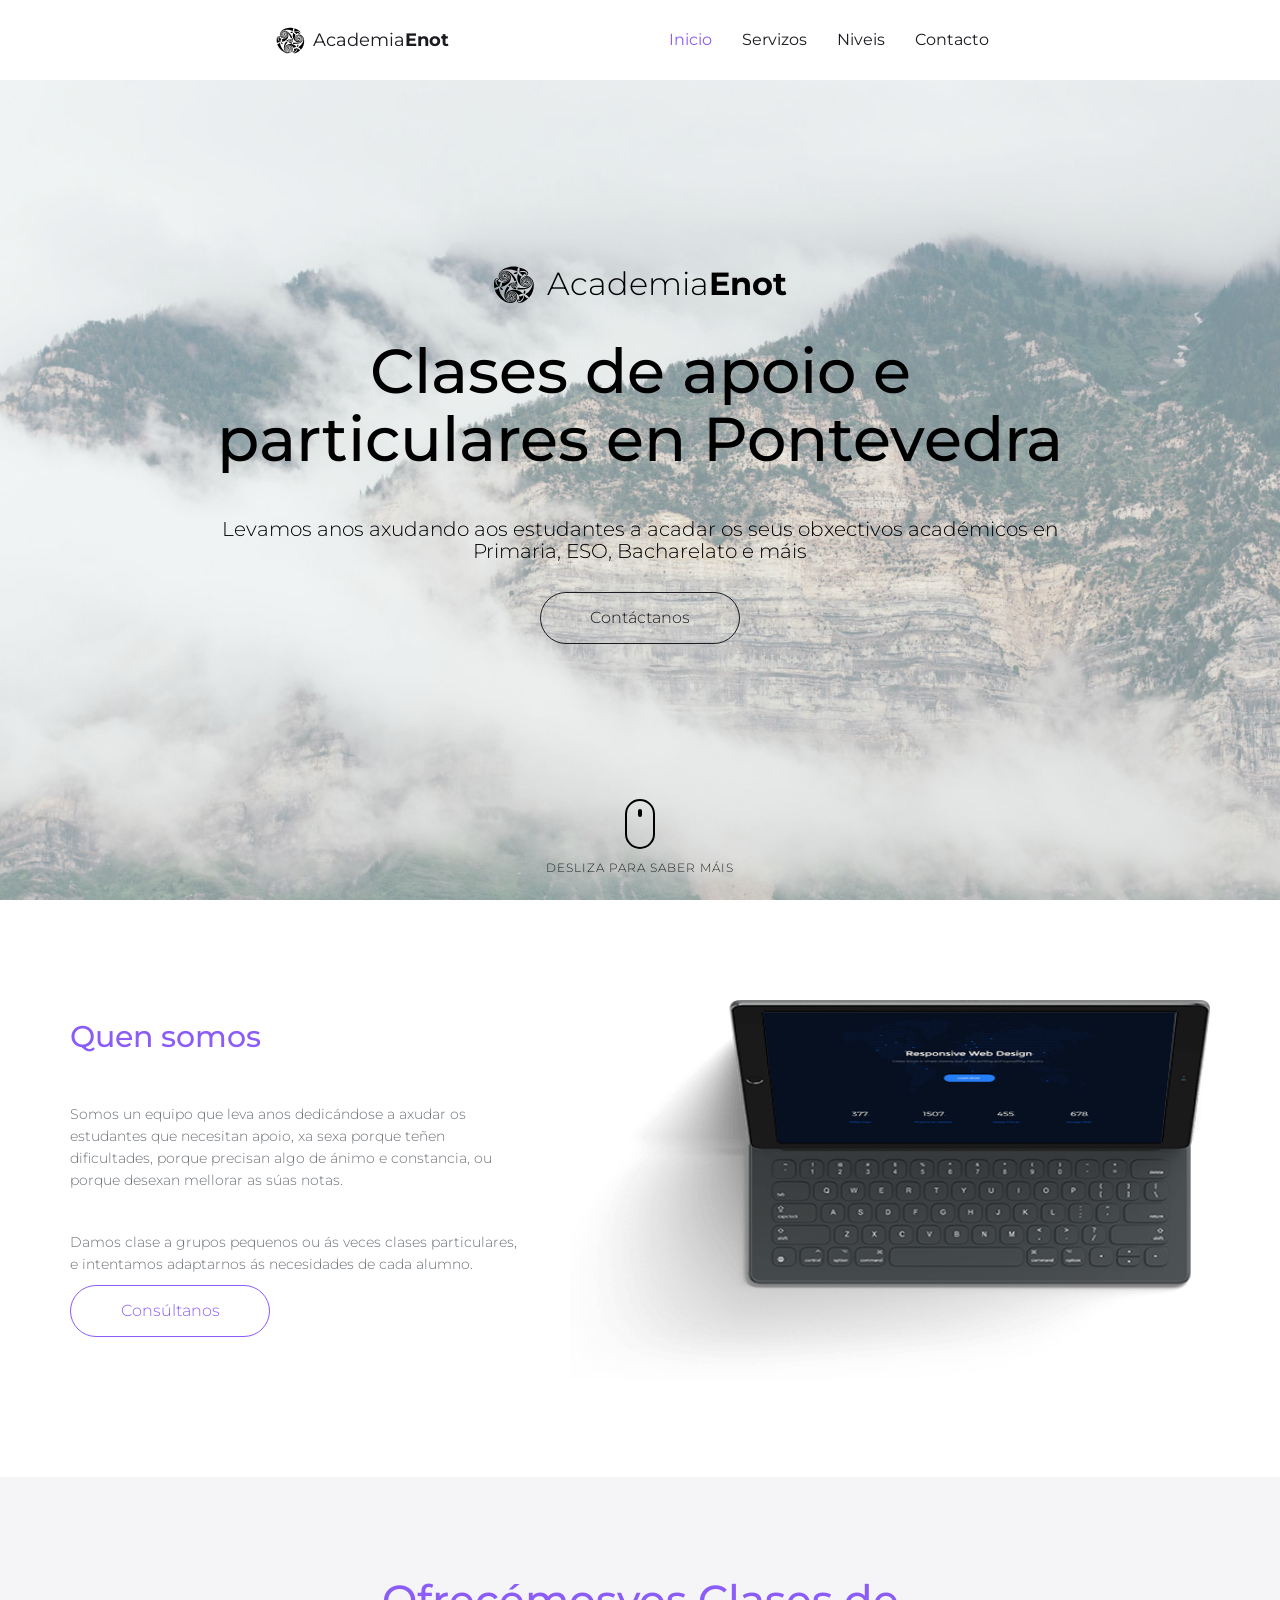
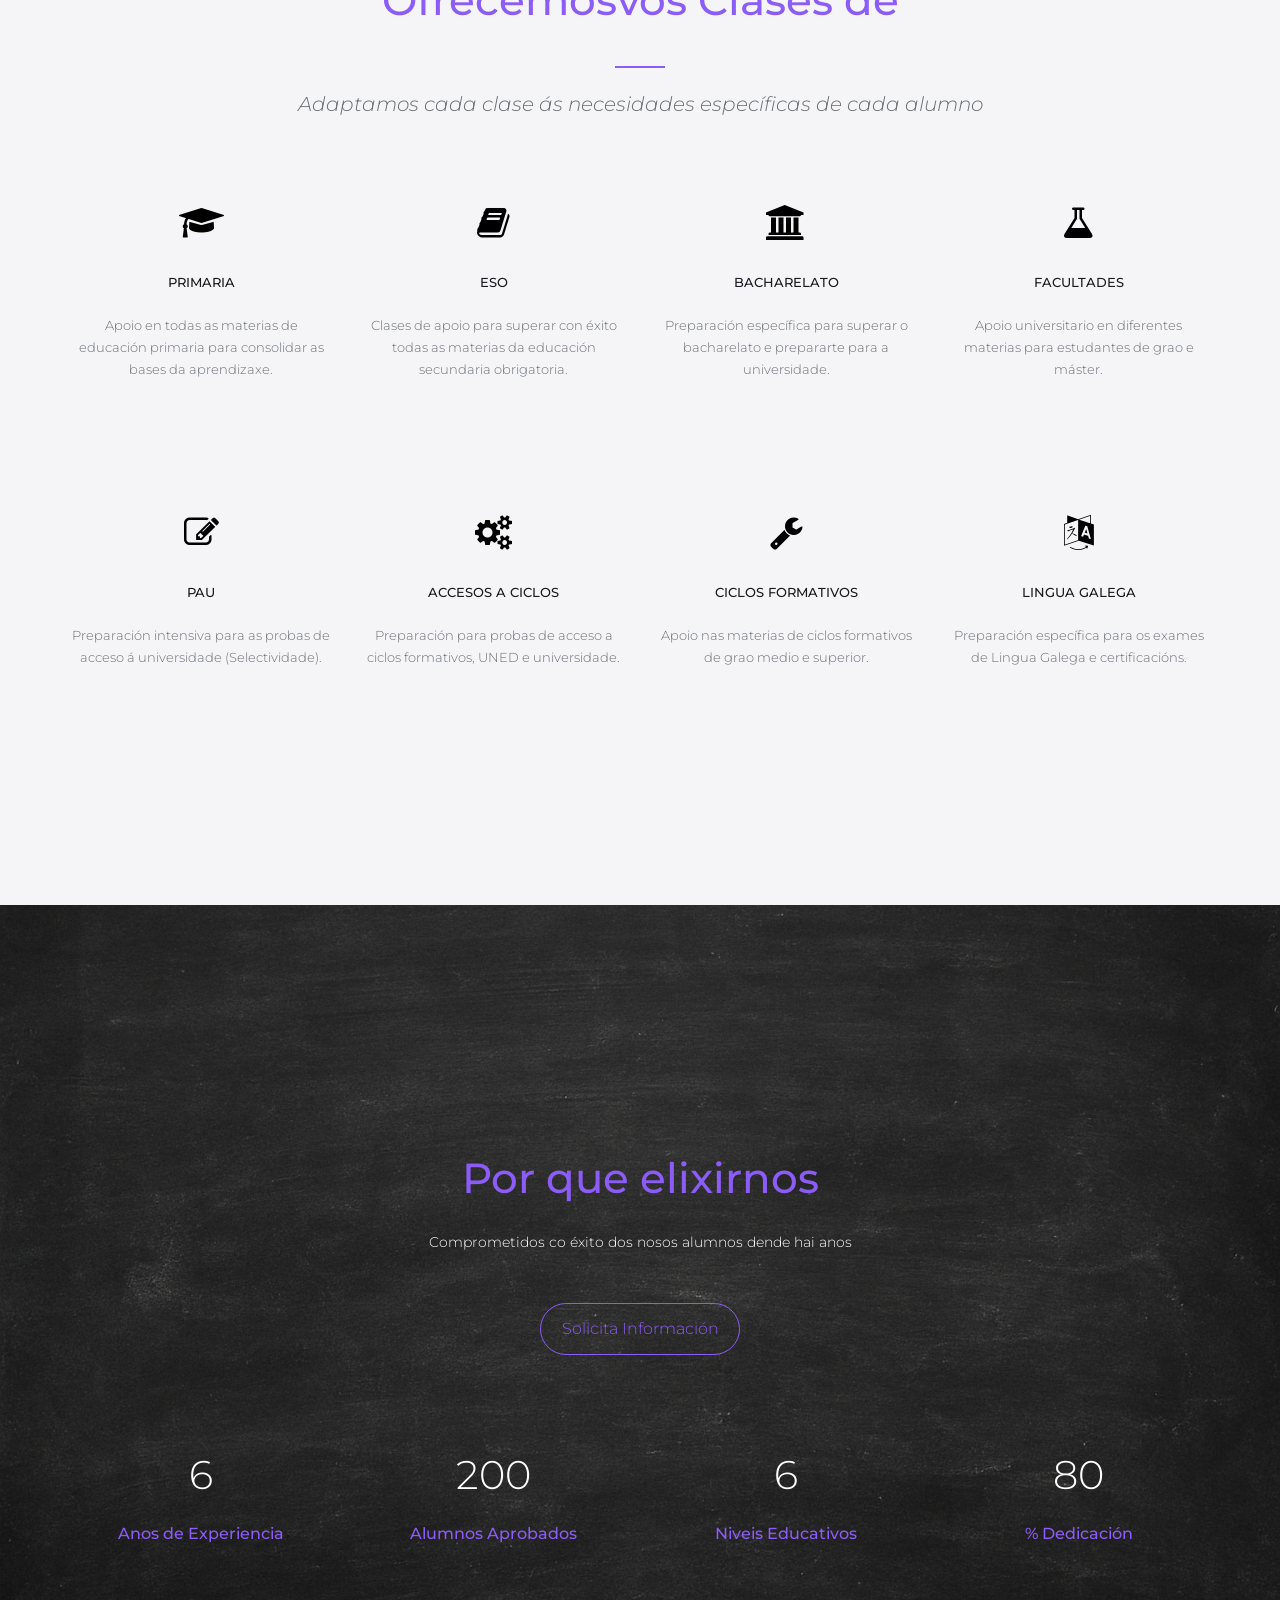
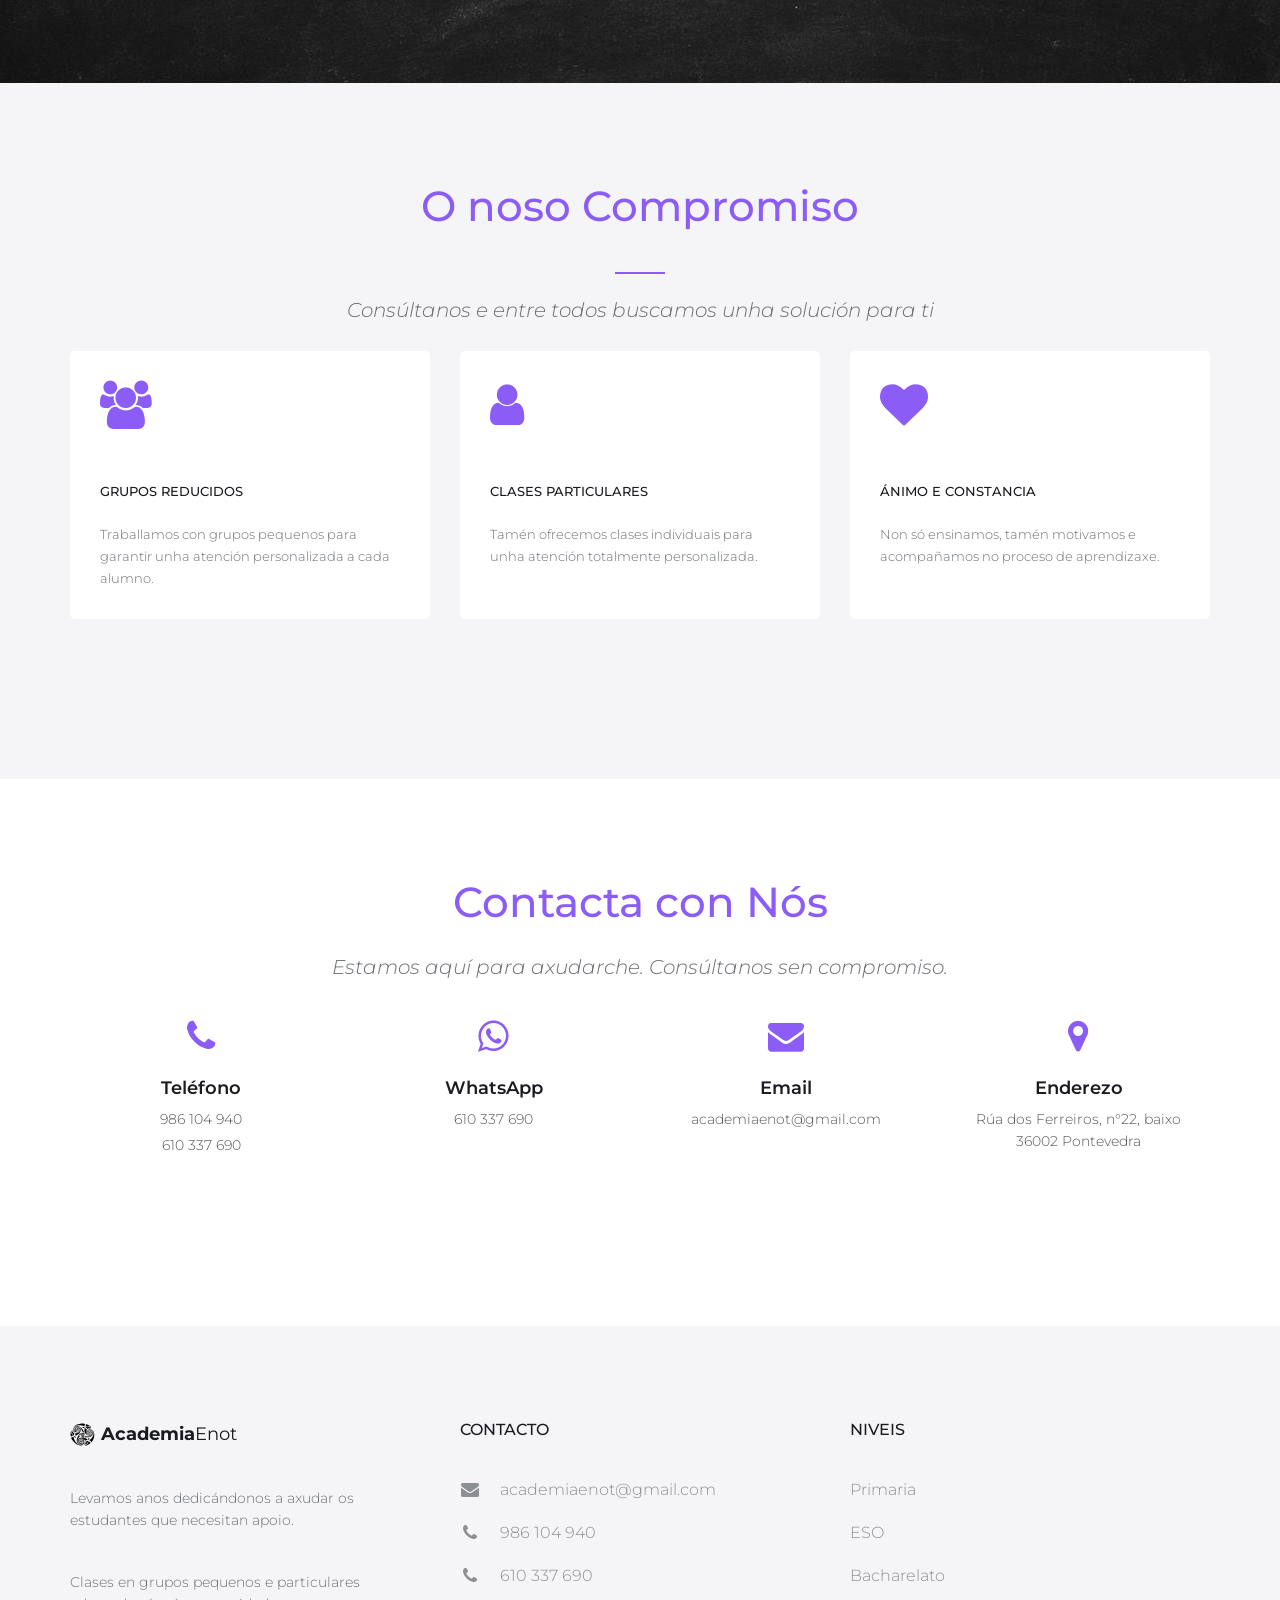
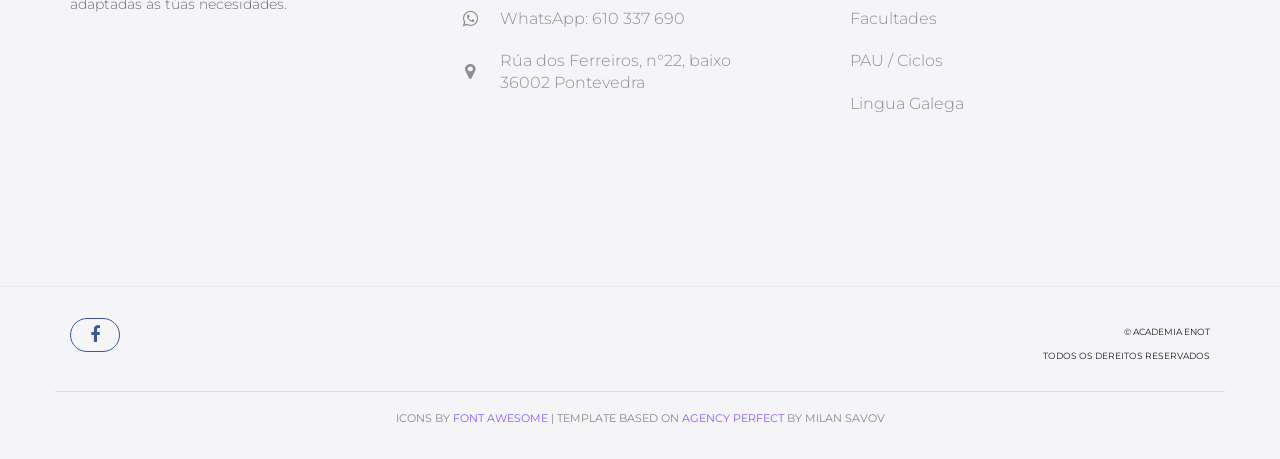
==== commit 3ce8bae5: "Add SEO for academiaenot.es: sitemap, robots, schema and canonical URLs. Co-authored-by: Cursor <cur" ====
--- a/index.html
+++ b/index.html
@@ -4,59 +4,138 @@
 
     <!-- Basic Page Needs
     ================================================== -->
-    <meta http-equiv="Content-Type" content="text/html; charset=utf-8">
+    <meta charset="utf-8">
     <meta http-equiv="X-UA-Compatible" content="IE=edge">
 
-    <title>Academia Enot - Clases de Apoio en Pontevedra</title>
-    <script>
-        (function () {
-            try {
-                var lang = localStorage.getItem('academiaenot-lang');
-                if (lang === 'es' || lang === 'gl') {
-                    document.documentElement.lang = lang;
-                    if (lang === 'es') {
-                        document.documentElement.classList.add('i18n-pending');
-                        setTimeout(function () {
-                            document.documentElement.classList.remove('i18n-pending');
-                        }, 1500);
-                    }
-                }
-            } catch (e) {}
-        })();
-    </script>
-
-    <meta name="description" content="Academia de apoio escolar en Pontevedra. Clases de Primaria, ESO, Bacharelato, Facultades e máis">
+    <title>Academia Enot | Clases de Apoio e Particulares en Pontevedra</title>
+
+    <meta name="description" content="Academia Enot en Pontevedra: clases de apoio e particulares de Primaria, ESO, Bacharelato, PAU, ciclos e universidade. Grupos reducidos en Rúa dos Ferreiros.">
     <meta name="author" content="Academia Enot">
-    <meta name="keywords" content="academia, clases particulares, apoio escolar, Pontevedra, ESO, Bacharelato, PAU">
+    <meta name="keywords" content="academia Pontevedra, clases particulares Pontevedra, apoio escolar, clases ESO, Bacharelato, PAU, selectividade, Lingua Galega, Academia Enot">
+    <meta name="robots" content="index, follow, max-image-preview:large, max-snippet:-1, max-video-preview:-1">
+    <meta name="googlebot" content="index, follow">
+    <meta name="geo.region" content="ES-PO">
+    <meta name="geo.placename" content="Pontevedra">
+    <meta name="geo.position" content="42.4310;-8.6444">
+    <meta name="ICBM" content="42.4310, -8.6444">
+    <meta name="theme-color" content="#8B5CF6">
+
+    <link rel="canonical" href="https://academiaenot.es/">
+    <link rel="alternate" hreflang="gl" href="https://academiaenot.es/">
+    <link rel="alternate" hreflang="x-default" href="https://academiaenot.es/">
 
     <!-- Mobile Specific Metas
     ================================================== -->
     <meta name="viewport" content="width=device-width, initial-scale=1">
     <meta name="apple-mobile-web-app-capable" content="yes">
+    <meta name="mobile-web-app-capable" content="yes">
+    <meta name="format-detection" content="telephone=yes">
 
     <!-- Fonts -->
+    <link rel="preconnect" href="https://fonts.googleapis.com">
+    <link rel="preconnect" href="https://fonts.gstatic.com" crossorigin>
     <link href="https://fonts.googleapis.com/css?family=Montserrat:300,300i,400,600,700" rel="stylesheet">
     <link rel="stylesheet" href="https://cdnjs.cloudflare.com/ajax/libs/font-awesome/4.4.0/css/font-awesome.min.css">
 
     <!-- Favicon
     ================================================== -->
     <link rel="icon" type="image/svg+xml" href="./assets/img/enot.svg">
-    <link rel="shortcut icon" type="image/svg+xml" href="./assets/img/enot.svg">
-    <link rel="apple-touch-icon" href="./assets/img/enot.svg">
-    
+    <link rel="icon" type="image/png" sizes="16x16" href="./assets/img/favicon.png">
+    <link rel="apple-touch-icon" sizes="180x180" href="./assets/img/apple-touch-icon.png">
+    <link rel="manifest" href="./site.webmanifest">
+
     <!-- Open Graph / Facebook -->
+    <meta property="og:locale" content="gl_ES">
     <meta property="og:type" content="website">
-    <meta property="og:url" content="https://jorgegarcisal.github.io/academia-enot/">
-    <meta property="og:title" content="Academia Enot - Clases de Apoio en Pontevedra">
-    <meta property="og:description" content="Academia de apoio escolar en Pontevedra. Clases de Primaria, ESO, Bacharelato, Facultades e máis">
-    <meta property="og:image" content="https://jorgegarcisal.github.io/academia-enot/./assets/img/enot.svg">
-    
+    <meta property="og:site_name" content="Academia Enot">
+    <meta property="og:url" content="https://academiaenot.es/">
+    <meta property="og:title" content="Academia Enot | Clases de Apoio e Particulares en Pontevedra">
+    <meta property="og:description" content="Academia Enot en Pontevedra: clases de apoio e particulares de Primaria, ESO, Bacharelato, PAU, ciclos e universidade. Grupos reducidos en Rúa dos Ferreiros.">
+    <meta property="og:image" content="https://academiaenot.es/assets/img/hero.jpg">
+    <meta property="og:image:alt" content="Academia Enot - clases de apoio en Pontevedra">
+
     <!-- Twitter -->
-    <meta property="twitter:card" content="summary_large_image">
-    <meta property="twitter:url" content="https://jorgegarcisal.github.io/academia-enot/">
-    <meta property="twitter:title" content="Academia Enot - Clases de Apoio en Pontevedra">
-    <meta property="twitter:description" content="Academia de apoio escolar en Pontevedra. Clases de Primaria, ESO, Bacharelato, Facultades e máis">
-    <meta property="twitter:image" content="https://jorgegarcisal.github.io/academia-enot/./assets/img/enot.svg">
+    <meta name="twitter:card" content="summary_large_image">
+    <meta name="twitter:url" content="https://academiaenot.es/">
+    <meta name="twitter:title" content="Academia Enot | Clases de Apoio e Particulares en Pontevedra">
+    <meta name="twitter:description" content="Academia Enot en Pontevedra: clases de apoio e particulares de Primaria, ESO, Bacharelato, PAU, ciclos e universidade.">
+    <meta name="twitter:image" content="https://academiaenot.es/assets/img/hero.jpg">
+    <meta name="twitter:image:alt" content="Academia Enot - clases de apoio en Pontevedra">
+
+    <!-- Structured Data (LocalBusiness / EducationalOrganization) -->
+    <script type="application/ld+json">
+    {
+      "@context": "https://schema.org",
+      "@graph": [
+        {
+          "@type": ["EducationalOrganization", "LocalBusiness"],
+          "@id": "https://academiaenot.es/#organization",
+          "name": "Academia Enot",
+          "alternateName": "AcademiaEnot",
+          "url": "https://academiaenot.es/",
+          "logo": "https://academiaenot.es/assets/img/enot.svg",
+          "image": "https://academiaenot.es/assets/img/hero.jpg",
+          "description": "Academia de apoio escolar e clases particulares en Pontevedra. Primaria, ESO, Bacharelato, PAU, ciclos formativos e universidade.",
+          "email": "academiaenot@gmail.com",
+          "telephone": ["+34-986-104-940", "+34-610-337-690"],
+          "address": {
+            "@type": "PostalAddress",
+            "streetAddress": "Rúa dos Ferreiros, nº 22, baixo",
+            "addressLocality": "Pontevedra",
+            "postalCode": "36002",
+            "addressRegion": "Pontevedra",
+            "addressCountry": "ES"
+          },
+          "geo": {
+            "@type": "GeoCoordinates",
+            "latitude": 42.4310,
+            "longitude": -8.6444
+          },
+          "areaServed": {
+            "@type": "City",
+            "name": "Pontevedra"
+          },
+          "sameAs": [
+            "https://www.facebook.com/academiaenot/"
+          ],
+          "priceRange": "$$",
+          "currenciesAccepted": "EUR",
+          "paymentAccepted": "Cash, Credit Card",
+          "hasOfferCatalog": {
+            "@type": "OfferCatalog",
+            "name": "Clases de apoio",
+            "itemListElement": [
+              { "@type": "Offer", "itemOffered": { "@type": "Service", "name": "Apoio Primaria" } },
+              { "@type": "Offer", "itemOffered": { "@type": "Service", "name": "Apoio ESO" } },
+              { "@type": "Offer", "itemOffered": { "@type": "Service", "name": "Apoio Bacharelato" } },
+              { "@type": "Offer", "itemOffered": { "@type": "Service", "name": "Preparación PAU" } },
+              { "@type": "Offer", "itemOffered": { "@type": "Service", "name": "Apoio Facultades" } },
+              { "@type": "Offer", "itemOffered": { "@type": "Service", "name": "Ciclos Formativos" } },
+              { "@type": "Offer", "itemOffered": { "@type": "Service", "name": "Lingua Galega" } }
+            ]
+          }
+        },
+        {
+          "@type": "WebSite",
+          "@id": "https://academiaenot.es/#website",
+          "url": "https://academiaenot.es/",
+          "name": "Academia Enot",
+          "inLanguage": "gl",
+          "publisher": { "@id": "https://academiaenot.es/#organization" }
+        },
+        {
+          "@type": "WebPage",
+          "@id": "https://academiaenot.es/#webpage",
+          "url": "https://academiaenot.es/",
+          "name": "Academia Enot | Clases de Apoio e Particulares en Pontevedra",
+          "isPartOf": { "@id": "https://academiaenot.es/#website" },
+          "about": { "@id": "https://academiaenot.es/#organization" },
+          "description": "Academia Enot en Pontevedra: clases de apoio e particulares de Primaria, ESO, Bacharelato, PAU, ciclos e universidade.",
+          "inLanguage": "gl"
+        }
+      ]
+    }
+    </script>
 
     <!-- Stylesheets
     ================================================== -->
@@ -83,8 +162,8 @@
 
                 <div class="navbar-header">
                    
-                    <a class="site-title">
-                        <img src="./assets/img/enot.svg" alt="Logo Academia Enot" class="logo-img">
+                    <a class="site-title" href="https://academiaenot.es/" title="Academia Enot - Inicio">
+                        <img src="./assets/img/enot.svg" alt="Logo Academia Enot" class="logo-img" width="40" height="40">
                         Academia<span>Enot</span>
                     </a>
 
@@ -94,16 +173,10 @@
 
                     <ul class="nav navbar-nav navbar-right">
 
-                        <li class="active"><a href="#hero" data-i18n="nav.home">Inicio</a></li>
-                        <li><a href="#servizos" data-i18n="nav.services">Servizos</a></li>
-                        <li><a href="#niveis" data-i18n="nav.levels">Niveis</a></li>
-                        <li><a href="#contacto" data-i18n="nav.contact">Contacto</a></li>
-                        <li class="lang-switcher-item">
-                            <div class="lang-switcher" role="group" aria-label="Idioma">
-                                <button type="button" class="lang-btn active" data-lang="gl" data-i18n-aria="lang.gl" aria-label="Galego" aria-pressed="true">GL</button>
-                                <button type="button" class="lang-btn" data-lang="es" data-i18n-aria="lang.es" aria-label="Castelán" aria-pressed="false">ES</button>
-                            </div>
-                        </li>
+                        <li class="active"><a href="index.html">Inicio</a></li>
+                        <li><a href="#servizos">Servizos</a></li>
+                        <li><a href="#niveis">Niveis</a></li>
+                        <li><a href="#contacto">Contacto</a></li>
 
                     </ul>
 
@@ -125,15 +198,11 @@
         <div class="mobile-menu-content">
             <button class="mobile-menu-close" id="mobile-menu-close">&times;</button>
             <nav class="mobile-menu-nav">
-                <a href="#hero" class="mobile-menu-link active" data-i18n="nav.home">Inicio</a>
-                <a href="#servizos" class="mobile-menu-link" data-i18n="nav.services">Servizos</a>
-                <a href="#niveis" class="mobile-menu-link" data-i18n="nav.levels">Niveis</a>
-                <a href="#contacto" class="mobile-menu-link" data-i18n="nav.contact">Contacto</a>
+                <a href="index.html" class="mobile-menu-link">Inicio</a>
+                <a href="#servizos" class="mobile-menu-link">Servizos</a>
+                <a href="#niveis" class="mobile-menu-link">Niveis</a>
+                <a href="#contacto" class="mobile-menu-link">Contacto</a>
             </nav>
-            <div class="lang-switcher lang-switcher--mobile" role="group" aria-label="Idioma">
-                <button type="button" class="lang-btn active" data-lang="gl" data-i18n-aria="lang.gl" aria-label="Galego" aria-pressed="true">GL</button>
-                <button type="button" class="lang-btn" data-lang="es" data-i18n-aria="lang.es" aria-label="Castelán" aria-pressed="false">ES</button>
-            </div>
         </div>
     </div>
 
@@ -144,9 +213,9 @@
                     <img src="./assets/img/enot.svg" alt="Logo Academia Enot" class="hero-logo-img">
                     <span class="hero-title">Academia<span class="hero-title-bold">Enot</span></span>
                 </div>
-                <h1 data-i18n="hero.title">O teu éxito comeza aquí</h1>
-                <p data-i18n="hero.subtitle">Levamos anos axudando os estudantes a acadar os seus obxectivos académicos</p>
-                <a href="#servizos" class="btn btn-border" data-i18n="hero.cta">Contáctanos</a>
+                <h1>Clases de apoio e particulares en Pontevedra</h1>
+                <p>Levamos anos axudando aos estudantes a acadar os seus obxectivos académicos en Primaria, ESO, Bacharelato e máis</p>
+                <a href="#contacto" class="btn btn-border">Contáctanos</a>
             </div><!-- /.hero-text -->
         </div><!-- /.hero-content -->
         
@@ -156,7 +225,7 @@
                 <div class="mouse">
                     <div class="wheel"></div>
                 </div>
-                <div class="scroll-text" data-i18n="hero.scroll">Desliza para saber máis</div>
+                <div class="scroll-text">Desliza para saber máis</div>
             </a>
         </div>
     </div><!-- /.hero -->
@@ -167,13 +236,13 @@
             <div class="container">
                 <div class="row">
                     <div class="col-sm-5">
-                        <h2 data-i18n="about.title">Quen somos</h2>
-                        <p data-i18n="about.p1">Somos un equipo que leva anos dedicándose a axudar os estudantes que necesitan apoio, xa sexa porque teñen dificultades, porque precisan algo de ánimo e constancia, ou porque desexan mellorar as súas notas.</p>
-                        <p data-i18n="about.p2">Damos clase a grupos pequenos ou ás veces clases particulares, e intentamos adaptarnos ás necesidades de cada alumno.</p>
-                        <a href="#contacto" class="btn btn-fill" data-i18n="about.cta">Consúltanos</a>
+                        <h2>Quen somos</h2>
+                        <p>Somos un equipo que leva anos dedicándose a axudar os estudantes que necesitan apoio, xa sexa porque teñen dificultades, porque precisan algo de ánimo e constancia, ou porque desexan mellorar as súas notas.</p>
+                        <p>Damos clase a grupos pequenos ou ás veces clases particulares, e intentamos adaptarnos ás necesidades de cada alumno.</p>
+                        <a href="#contacto" class="btn btn-fill">Consúltanos</a>
                     </div>
                     <div class="col-sm-7 hidden-xs">
-                        <img src="assets/img/ipad-pro.png" alt="Academia Enot">
+                        <img src="assets/img/ipad-pro.png" alt="Estudante co material de apoio da Academia Enot" width="640" height="400" loading="lazy">
                     </div>
                 </div>
             </div>
@@ -181,63 +250,63 @@
 
         <section id="niveis" class="site-section section-services gray-bg text-center">
             <div class="container">
-                <h2 class="heading-separator" data-i18n="levels.title">Ofrecémosvos Clases de</h2>
-                <p class="subheading-text" data-i18n="levels.subtitle">Adaptamos cada clase ás necesidades específicas de cada alumno</p>
+                <h2 class="heading-separator">Ofrecémosvos Clases de</h2>
+                <p class="subheading-text">Adaptamos cada clase ás necesidades específicas de cada alumno</p>
                 <div class="row">
                     <div class="col-md-3 col-xs-6">
                         <div class="service">
                             <i class="fa fa-graduation-cap service-icon"></i>
-                            <h3 class="service-title" data-i18n="levels.primary.title">Primaria</h3>
-                            <p class="service-info" data-i18n="levels.primary.desc">Apoio en todas as materias de educación primaria para consolidar as bases da aprendizaxe.</p>
+                            <h3 class="service-title">Primaria</h3>
+                            <p class="service-info">Apoio en todas as materias de educación primaria para consolidar as bases da aprendizaxe.</p>
                         </div><!-- /.service -->
                     </div>
                     <div class="col-md-3 col-xs-6">
                         <div class="service">
                             <i class="fa fa-book service-icon"></i>
-                            <h3 class="service-title" data-i18n="levels.eso.title">ESO</h3>
-                            <p class="service-info" data-i18n="levels.eso.desc">Clases de apoio para superar con éxito todas as materias da educación secundaria obrigatoria.</p>
+                            <h3 class="service-title">ESO</h3>
+                            <p class="service-info">Clases de apoio para superar con éxito todas as materias da educación secundaria obrigatoria.</p>
                         </div><!-- /.service -->
                     </div>
                     <div class="col-md-3 col-xs-6">
                         <div class="service">
                             <i class="fa fa-university service-icon"></i>
-                            <h3 class="service-title" data-i18n="levels.bach.title">Bacharelato</h3>
-                            <p class="service-info" data-i18n="levels.bach.desc">Preparación específica para superar o bacharelato e prepararte para a universidade.</p>
+                            <h3 class="service-title">Bacharelato</h3>
+                            <p class="service-info">Preparación específica para superar o bacharelato e prepararte para a universidade.</p>
                         </div><!-- /.service -->
                     </div>
                     <div class="col-md-3 col-xs-6">
                         <div class="service">
                             <i class="fa fa-flask service-icon"></i>
-                            <h3 class="service-title" data-i18n="levels.uni.title">Facultades</h3>
-                            <p class="service-info" data-i18n="levels.uni.desc">Apoio universitario en diferentes materias para estudantes de grao e máster.</p>
+                            <h3 class="service-title">Facultades</h3>
+                            <p class="service-info">Apoio universitario en diferentes materias para estudantes de grao e máster.</p>
                         </div><!-- /.service -->
                     </div>
                     <div class="col-md-3 col-xs-6">
                         <div class="service">
                             <i class="fa fa-pencil-square-o service-icon"></i>
-                            <h3 class="service-title" data-i18n="levels.pau.title">PAU</h3>
-                            <p class="service-info" data-i18n="levels.pau.desc">Preparación intensiva para as probas de acceso á universidade (Selectividade).</p>
+                            <h3 class="service-title">PAU</h3>
+                            <p class="service-info">Preparación intensiva para as probas de acceso á universidade (Selectividade).</p>
                         </div><!-- /.service -->
                     </div>
                     <div class="col-md-3 col-xs-6">
                         <div class="service">
                             <i class="fa fa-cogs service-icon"></i>
-                            <h3 class="service-title" data-i18n="levels.access.title">Accesos a Ciclos</h3>
-                            <p class="service-info" data-i18n="levels.access.desc">Preparación para probas de acceso a ciclos formativos, UNED e universidade.</p>
+                            <h3 class="service-title">Accesos a Ciclos</h3>
+                            <p class="service-info">Preparación para probas de acceso a ciclos formativos, UNED e universidade.</p>
                         </div><!-- /.service -->
                     </div>
                     <div class="col-md-3 col-xs-6">
                         <div class="service">
                             <i class="fa fa-wrench service-icon"></i>
-                            <h3 class="service-title" data-i18n="levels.cycles.title">Ciclos Formativos</h3>
-                            <p class="service-info" data-i18n="levels.cycles.desc">Apoio nas materias de ciclos formativos de grao medio e superior.</p>
+                            <h3 class="service-title">Ciclos Formativos</h3>
+                            <p class="service-info">Apoio nas materias de ciclos formativos de grao medio e superior.</p>
                         </div><!-- /.service -->
                     </div>
                     <div class="col-md-3 col-xs-6">
                         <div class="service">
                             <i class="fa fa-language service-icon"></i>
-                            <h3 class="service-title" data-i18n="levels.galician.title">Lingua Galega</h3>
-                            <p class="service-info" data-i18n="levels.galician.desc">Preparación específica para os exames de Lingua Galega e certificacións.</p>
+                            <h3 class="service-title">Lingua Galega</h3>
+                            <p class="service-info">Preparación específica para os exames de Lingua Galega e certificacións.</p>
                         </div><!-- /.service -->
                     </div>
                 </div>
@@ -247,32 +316,32 @@
         <section class="site-section section-map-feature text-center">
 
             <div class="container">
-                <h2 data-i18n="why.title">Por que elixirnos</h2>
-                <p data-i18n="why.subtitle">Comprometidos co éxito dos nosos alumnos dende hai anos</p>
-                <a href="#contacto" class="btn btn-fill" data-i18n="why.cta">Solicita Información</a>
+                <h2>Por que elixirnos</h2>
+                <p>Comprometidos co éxito dos nosos alumnos dende hai anos</p>
+                <a href="#contacto" class="btn btn-fill">Solicita Información</a>
                 <div class="row">
                     <div class="col-sm-3 col-xs-6">
                         <div class="counter-item">
-                            <p class="counter" data-to="22" data-speed="2000">0</p>
-                            <h3 data-i18n="why.years">Anos de Experiencia</h3>
+                            <p class="counter" data-to="15" data-speed="2000">0</p>
+                            <h3>Anos de Experiencia</h3>
                         </div><!-- /.counter-item -->
                     </div>
                     <div class="col-sm-3 col-xs-6">
                         <div class="counter-item">
-                            <p class="counter has-plus" data-to="1200" data-speed="2000">0</p>       
-                            <h3 data-i18n="why.students">Alumnos Aprobados</h3>
+                            <p class="counter" data-to="500" data-speed="2000">0</p>       
+                            <h3>Alumnos Aprobados</h3>
                         </div> <!-- /.counter-item -->      
                     </div>
                     <div class="col-sm-3 col-xs-6">
                         <div class="counter-item">
                             <p class="counter" data-to="8" data-speed="1000">0</p>
-                            <h3 data-i18n="why.levels">Niveis Educativos</h3>
+                            <h3>Niveis Educativos</h3>
                         </div><!-- /.counter-item -->
                     </div>
                     <div class="col-sm-3 col-xs-6">
                         <div class="counter-item">
                             <p class="counter" data-to="100" data-speed="1000">0</p>
-                            <h3 data-i18n="why.dedication">% Dedicación</h3>
+                            <h3>% Dedicación</h3>
                         </div><!-- /.counter-item -->
                     </div>
                 </div>
@@ -283,29 +352,29 @@
         <section class="site-section section-portfolio gray-bg">
             <div class="container">
                 <div class="text-center">
-                    <h2 class="heading-separator" data-i18n="commitment.title">O noso Compromiso</h2>
-                    <p class="subheading-text" data-i18n="commitment.subtitle">Consúltanos e entre todos buscamos unha solución para ti</p>
+                    <h2 class="heading-separator">O noso Compromiso</h2>
+                    <p class="subheading-text">Consúltanos e entre todos buscamos unha solución para ti</p>
                 </div>
                 <div class="row equal-height" style="margin-top: 30px;">
                     <div class="col-md-4 col-sm-6">
                         <div class="service" style="padding: 30px; background: white; margin-bottom: 20px; border-radius: 5px;">
                             <i class="fa fa-users" style="font-size: 48px; color: #8B5CF6; margin-bottom: 20px;"></i>
-                            <h3 class="service-title" data-i18n="commitment.groups.title">Grupos Reducidos</h3>
-                            <p class="service-info" data-i18n="commitment.groups.desc">Traballamos con grupos pequenos para garantir unha atención personalizada a cada alumno.</p>
+                            <h3 class="service-title">Grupos Reducidos</h3>
+                            <p class="service-info">Traballamos con grupos pequenos para garantir unha atención personalizada a cada alumno.</p>
                         </div>
                     </div>
                     <div class="col-md-4 col-sm-6">
                         <div class="service" style="padding: 30px; background: white; margin-bottom: 20px; border-radius: 5px;">
                             <i class="fa fa-user" style="font-size: 48px; color: #8B5CF6; margin-bottom: 20px;"></i>
-                            <h3 class="service-title" data-i18n="commitment.private.title">Clases Particulares</h3>
-                            <p class="service-info" data-i18n="commitment.private.desc">Tamén ofrecemos clases individuais para unha atención totalmente personalizada.</p>
+                            <h3 class="service-title">Clases Particulares</h3>
+                            <p class="service-info">Tamén ofrecemos clases individuais para unha atención totalmente personalizada.</p>
                         </div>
                     </div>
                     <div class="col-md-4 col-sm-6">
                         <div class="service" style="padding: 30px; background: white; margin-bottom: 20px; border-radius: 5px;">
                             <i class="fa fa-heart" style="font-size: 48px; color: #8B5CF6; margin-bottom: 20px;"></i>
-                            <h3 class="service-title" data-i18n="commitment.motivation.title">Ánimo e Constancia</h3>
-                            <p class="service-info" data-i18n="commitment.motivation.desc">Non só ensinamos, tamén motivamos e acompañamos no proceso de aprendizaxe.</p>
+                            <h3 class="service-title">Ánimo e Constancia</h3>
+                            <p class="service-info">Non só ensinamos, tamén motivamos e acompañamos no proceso de aprendizaxe.</p>
                         </div>
                     </div>
                 </div>
@@ -314,29 +383,33 @@
 
         <section id="contacto" class="site-section section-newsletter text-center">
             <div class="container">
-                <h2 data-i18n="contact.title">Contacta con Nós</h2>
-                <p class="subheading-text" data-i18n="contact.subtitle">Estamos aquí para axudarche. Consúltanos sen compromiso.</p>
+                <h2>Contacta con Nós</h2>
+                <p class="subheading-text">Estamos aquí para axudarche. Consúltanos sen compromiso.</p>
                 <div class="row" style="margin-top: 40px;">
                     <div class="col-md-3 col-sm-6" style="margin-bottom: 30px;">
                         <i class="fa fa-phone" style="font-size: 36px; color: #8B5CF6; margin-bottom: 15px;"></i>
-                        <h4 style="font-weight: 600; margin-bottom: 10px;" data-i18n="contact.phone">Teléfono</h4>
-                        <p><a href="tel:+34986104940" style="color: #6a6f75;">986 104 940</a></p>
-                        <p><a href="tel:+34610337690" style="color: #6a6f75;">610 337 690</a></p>
+                        <h4 style="font-weight: 600; margin-bottom: 10px;">Teléfono</h4>
+                        <p><a href="tel:+34986104940" style="color: #555;">986 104 940</a></p>
+                        <p><a href="tel:+34610337690" style="color: #555;">610 337 690</a></p>
                     </div>
                     <div class="col-md-3 col-sm-6" style="margin-bottom: 30px;">
                         <i class="fa fa-whatsapp" style="font-size: 36px; color: #8B5CF6; margin-bottom: 15px;"></i>
-                        <h4 style="font-weight: 600; margin-bottom: 10px;" data-i18n="contact.whatsapp">WhatsApp</h4>
-                        <p><a href="https://wa.me/34610337690" style="color: #6a6f75;">610 337 690</a></p>
+                        <h4 style="font-weight: 600; margin-bottom: 10px;">WhatsApp</h4>
+                        <p><a href="https://wa.me/34610337690" style="color: #555;">610 337 690</a></p>
                     </div>
                     <div class="col-md-3 col-sm-6" style="margin-bottom: 30px;">
                         <i class="fa fa-envelope" style="font-size: 36px; color: #8B5CF6; margin-bottom: 15px;"></i>
-                        <h4 style="font-weight: 600; margin-bottom: 10px;" data-i18n="contact.email">Email</h4>
-                        <p><a href="mailto:academiaenot@gmail.com" style="color: #6a6f75;">academiaenot@gmail.com</a></p>
+                        <h4 style="font-weight: 600; margin-bottom: 10px;">Email</h4>
+                        <p><a href="mailto:academiaenot@gmail.com" style="color: #555;">academiaenot@gmail.com</a></p>
                     </div>
                     <div class="col-md-3 col-sm-6" style="margin-bottom: 30px;">
                         <i class="fa fa-map-marker" style="font-size: 36px; color: #8B5CF6; margin-bottom: 15px;"></i>
-                        <h4 style="font-weight: 600; margin-bottom: 10px;" data-i18n="contact.address">Enderezo</h4>
-                        <p style="color: #6a6f75;">Rúa dos Ferreiros, n°22, baixo<br>36002 Pontevedra</p>
+                        <h4 style="font-weight: 600; margin-bottom: 10px;">Enderezo</h4>
+                        <p style="color: #555;">
+                            <a href="https://www.google.com/maps/search/?api=1&amp;query=R%C3%BAa+dos+Ferreiros+22+Pontevedra" target="_blank" rel="noopener noreferrer" style="color: #555;">
+                                Rúa dos Ferreiros, n°22, baixo<br>36002 Pontevedra
+                            </a>
+                        </p>
                     </div>
                 </div>
             </div>
@@ -348,15 +421,15 @@
         <div class="container">
             <div class="row">
                 <div class="col-md-4 col-sm-4 col-xs-12">
-                    <a class="site-title">
-                        <img src="./assets/img/enot.svg" alt="Logo Academia Enot" class="logo-img">
+                    <a class="site-title" href="https://academiaenot.es/" title="Academia Enot - Inicio">
+                        <img src="./assets/img/enot.svg" alt="Logo Academia Enot" class="logo-img" width="40" height="40">
                         <span>Academia</span>Enot
                     </a>
-                    <p data-i18n="footer.about1">Levamos anos dedicándonos a axudar os estudantes que necesitan apoio.</p>
-                    <p data-i18n="footer.about2">Clases en grupos pequenos e particulares adaptadas ás túas necesidades.</p>
+                    <p>Levamos anos dedicándonos a axudar os estudantes que necesitan apoio.</p>
+                    <p>Clases en grupos pequenos e particulares adaptadas ás túas necesidades.</p>
                 </div>
                 <div class="col-md-4 col-sm-4 col-xs-12">
-                    <h3 data-i18n="footer.contact">Contacto</h3>
+                    <h3>Contacto</h3>
                     <ul class="list-unstyled contact-links">
                         <li><i class="fa fa-envelope" aria-hidden="true"></i><a href="mailto:academiaenot@gmail.com">academiaenot@gmail.com</a></li>
                         <li><i class="fa fa-phone" aria-hidden="true"></i><a href="tel:+34986104940">986 104 940</a></li>
@@ -367,14 +440,14 @@
                 </div>
                 <div class="clearfix visible-xs"></div>
                 <div class="col-md-4 col-sm-4 col-xs-12">
-                    <h3 data-i18n="footer.levels">Niveis</h3>
+                    <h3>Niveis</h3>
                     <ul class="list-unstyled">
-                        <li><a href="#niveis" data-i18n="footer.primary">Primaria</a></li>
-                        <li><a href="#niveis" data-i18n="footer.eso">ESO</a></li>
-                        <li><a href="#niveis" data-i18n="footer.bach">Bacharelato</a></li>
-                        <li><a href="#niveis" data-i18n="footer.uni">Facultades</a></li>
-                        <li><a href="#niveis" data-i18n="footer.pau">PAU / Ciclos</a></li>
-                        <li><a href="#niveis" data-i18n="footer.galician">Lingua Galega</a></li>
+                        <li><a href="#niveis">Primaria</a></li>
+                        <li><a href="#niveis">ESO</a></li>
+                        <li><a href="#niveis">Bacharelato</a></li>
+                        <li><a href="#niveis">Facultades</a></li>
+                        <li><a href="#niveis">PAU / Ciclos</a></li>
+                        <li><a href="#niveis">Lingua Galega</a></li>
                     </ul>
                 </div>
             </div>
@@ -390,7 +463,7 @@
                     <div class="col-xs-4">
                         <div class="text-right">
                             <p>&copy; Academia Enot</p>
-                            <p data-i18n="footer.rights">Todos os dereitos reservados</p>
+                            <p>Todos os dereitos reservados</p>
                         </div>
                     </div>
                 </div>
@@ -411,7 +484,6 @@
     ================================================== -->
     <!-- Placed at the end of the document so the pages load faster -->
     <script src="https://ajax.googleapis.com/ajax/libs/jquery/3.1.1/jquery.min.js"></script>
-    <script src="assets/js/i18n.js"></script>
     <script src="assets/js/bootstrap.min.js"></script>
     <script src="assets/js/bootstrap-select.min.js"></script>
     <script src="assets/js/jquery.slicknav.min.js"></script>
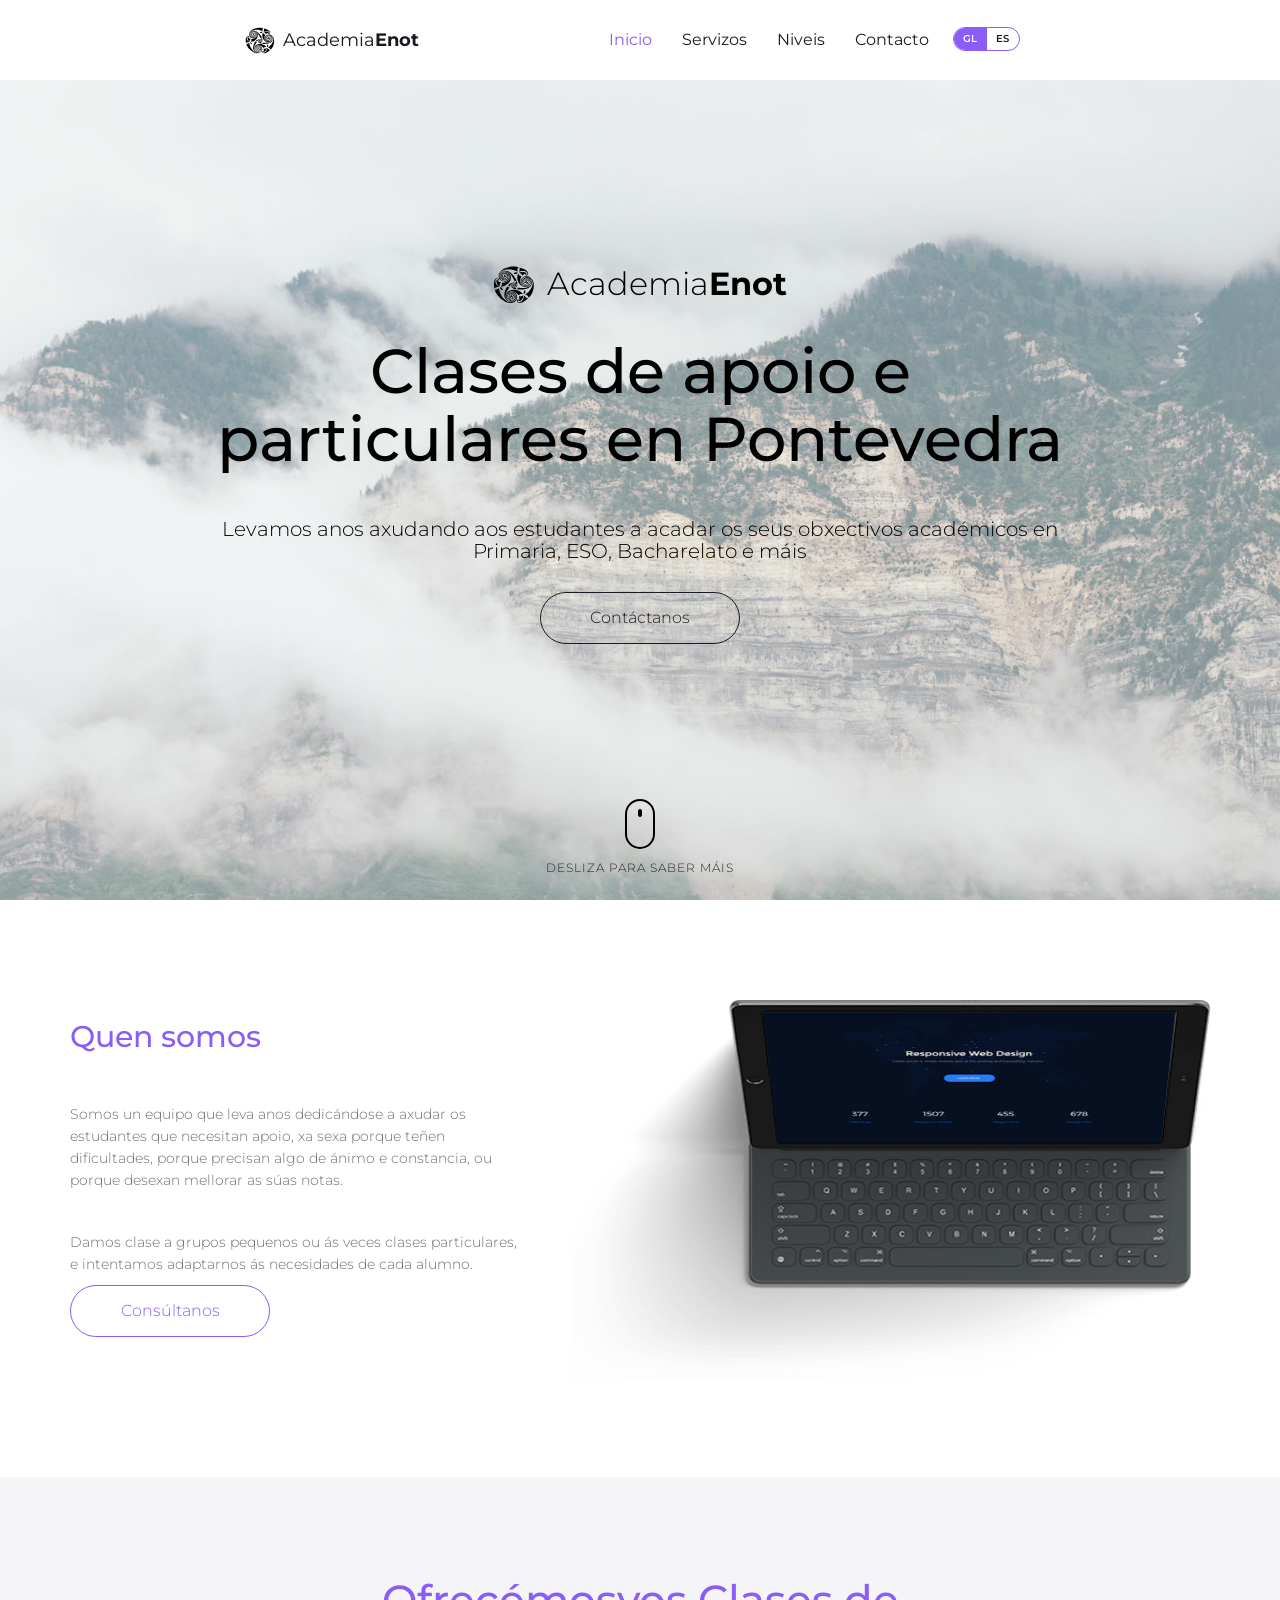
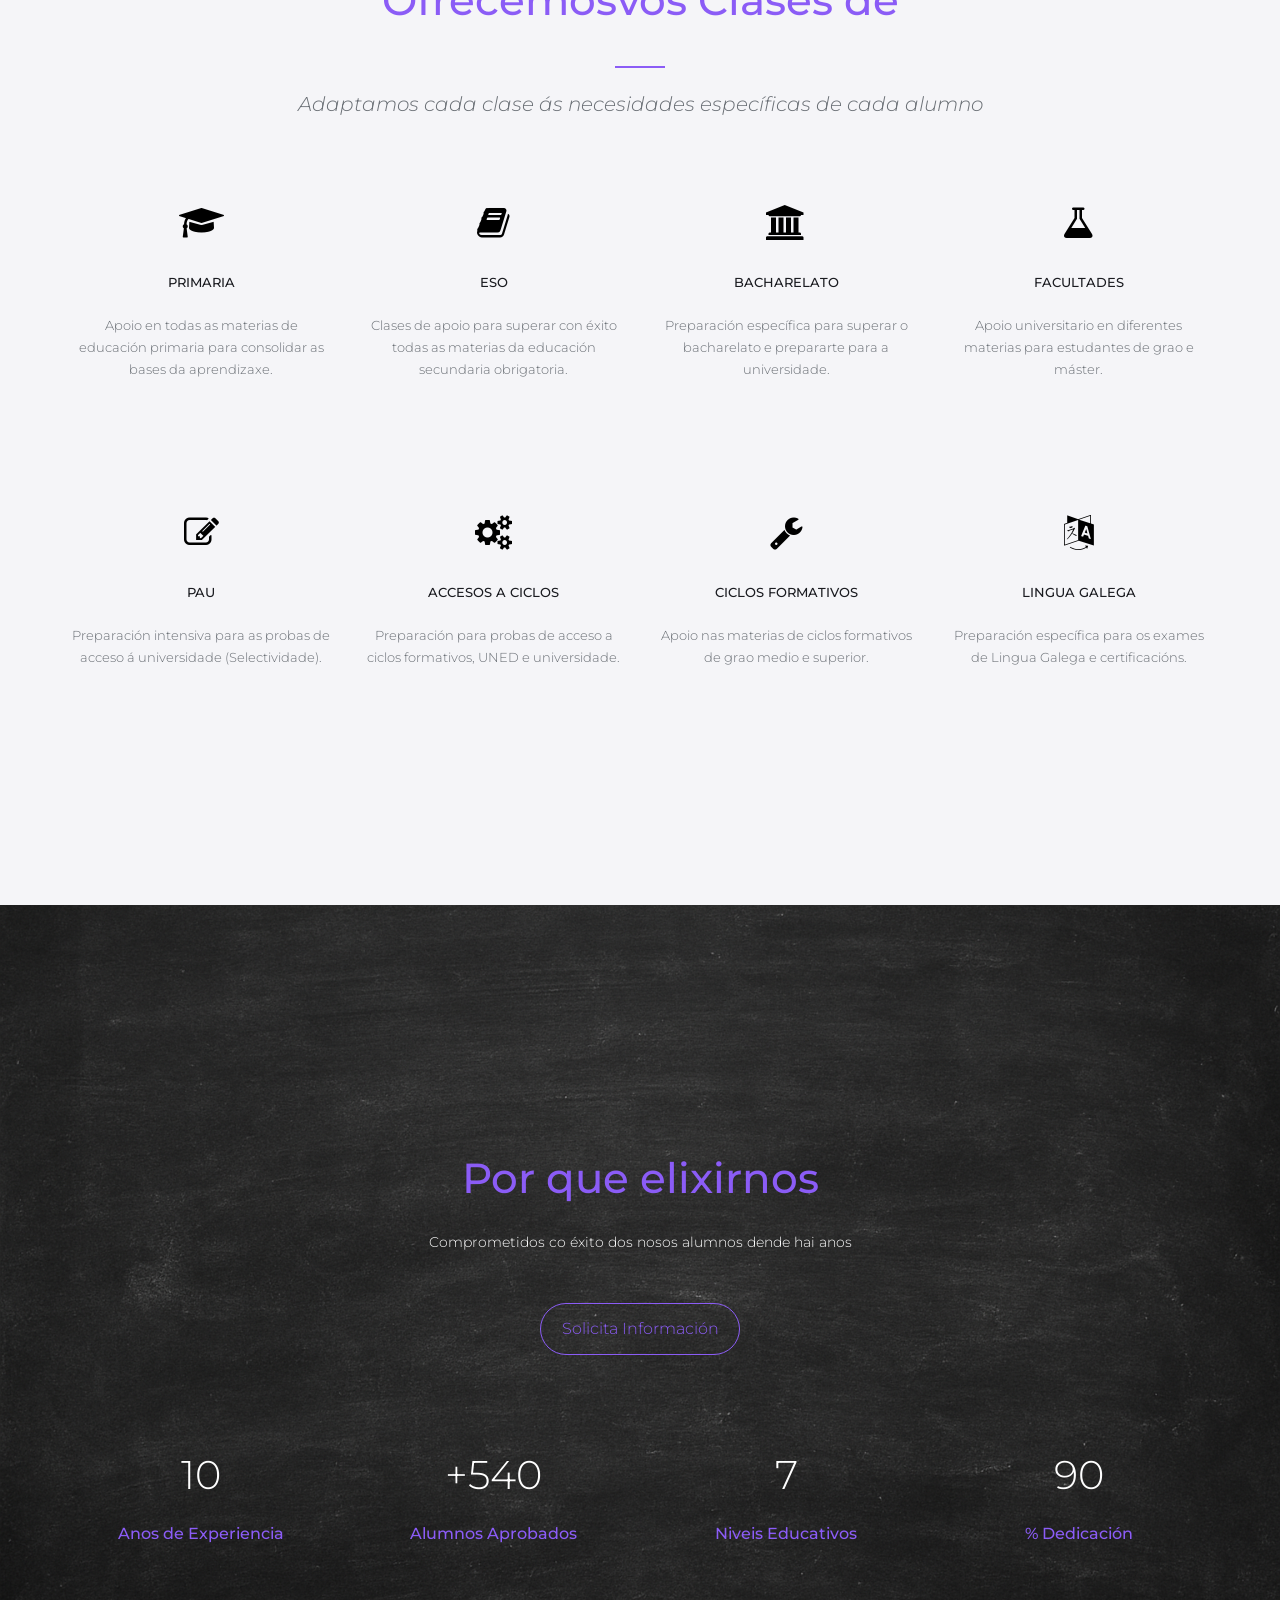
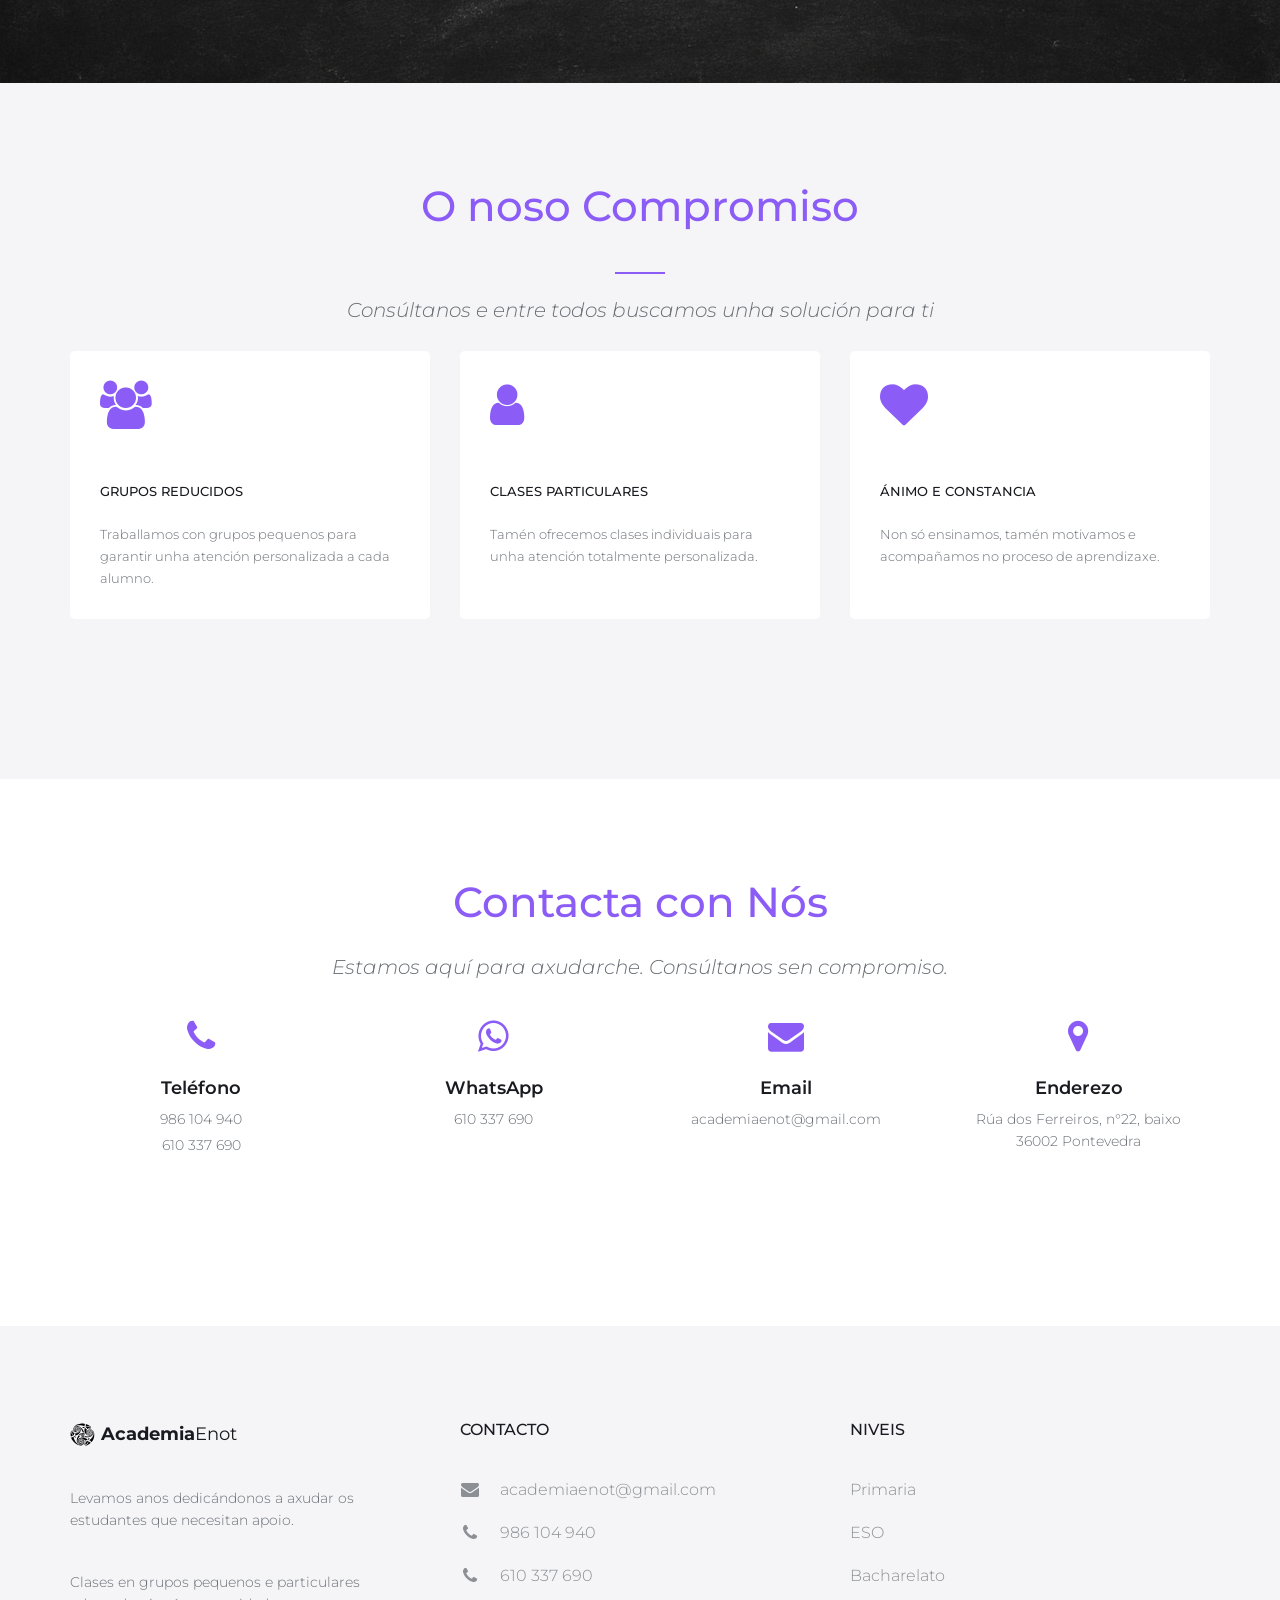
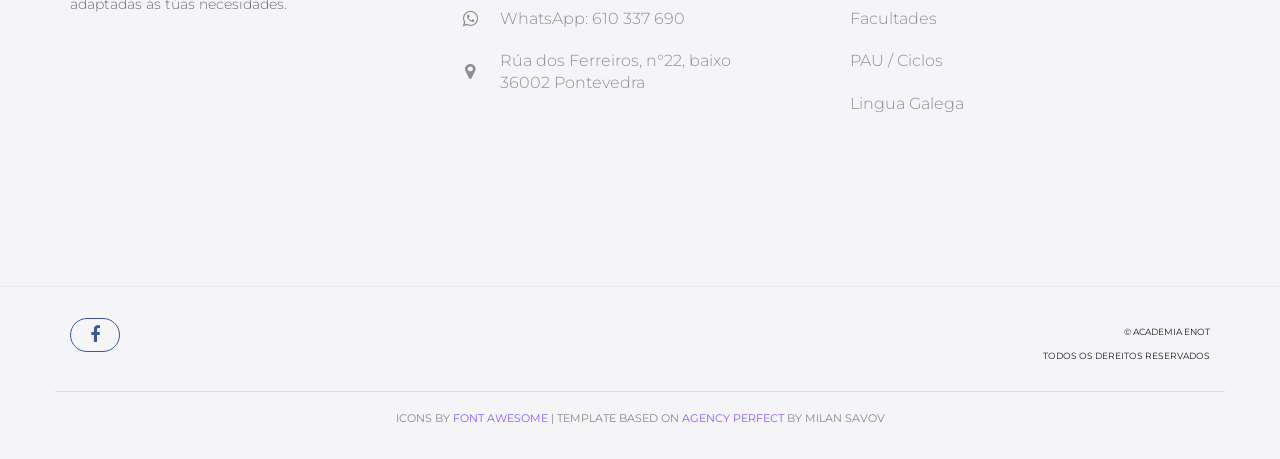
==== commit df0952b2: "Merge remote main and resolve SEO conflicts for academiaenot.es Co-authored-by: Cursor <cursoragent@" ====
--- a/index.html
+++ b/index.html
@@ -8,6 +8,22 @@
     <meta http-equiv="X-UA-Compatible" content="IE=edge">
 
     <title>Academia Enot | Clases de Apoio e Particulares en Pontevedra</title>
+    <script>
+        (function () {
+            try {
+                var lang = localStorage.getItem('academiaenot-lang');
+                if (lang === 'es' || lang === 'gl') {
+                    document.documentElement.lang = lang;
+                    if (lang === 'es') {
+                        document.documentElement.classList.add('i18n-pending');
+                        setTimeout(function () {
+                            document.documentElement.classList.remove('i18n-pending');
+                        }, 1500);
+                    }
+                }
+            } catch (e) {}
+        })();
+    </script>
 
     <meta name="description" content="Academia Enot en Pontevedra: clases de apoio e particulares de Primaria, ESO, Bacharelato, PAU, ciclos e universidade. Grupos reducidos en Rúa dos Ferreiros.">
     <meta name="author" content="Academia Enot">
@@ -173,10 +189,16 @@
 
                     <ul class="nav navbar-nav navbar-right">
 
-                        <li class="active"><a href="index.html">Inicio</a></li>
-                        <li><a href="#servizos">Servizos</a></li>
-                        <li><a href="#niveis">Niveis</a></li>
-                        <li><a href="#contacto">Contacto</a></li>
+                        <li class="active"><a href="#hero" data-i18n="nav.home">Inicio</a></li>
+                        <li><a href="#servizos" data-i18n="nav.services">Servizos</a></li>
+                        <li><a href="#niveis" data-i18n="nav.levels">Niveis</a></li>
+                        <li><a href="#contacto" data-i18n="nav.contact">Contacto</a></li>
+                        <li class="lang-switcher-item">
+                            <div class="lang-switcher" role="group" aria-label="Idioma">
+                                <button type="button" class="lang-btn active" data-lang="gl" data-i18n-aria="lang.gl" aria-label="Galego" aria-pressed="true">GL</button>
+                                <button type="button" class="lang-btn" data-lang="es" data-i18n-aria="lang.es" aria-label="Castelán" aria-pressed="false">ES</button>
+                            </div>
+                        </li>
 
                     </ul>
 
@@ -198,11 +220,15 @@
         <div class="mobile-menu-content">
             <button class="mobile-menu-close" id="mobile-menu-close">&times;</button>
             <nav class="mobile-menu-nav">
-                <a href="index.html" class="mobile-menu-link">Inicio</a>
-                <a href="#servizos" class="mobile-menu-link">Servizos</a>
-                <a href="#niveis" class="mobile-menu-link">Niveis</a>
-                <a href="#contacto" class="mobile-menu-link">Contacto</a>
+                <a href="#hero" class="mobile-menu-link active" data-i18n="nav.home">Inicio</a>
+                <a href="#servizos" class="mobile-menu-link" data-i18n="nav.services">Servizos</a>
+                <a href="#niveis" class="mobile-menu-link" data-i18n="nav.levels">Niveis</a>
+                <a href="#contacto" class="mobile-menu-link" data-i18n="nav.contact">Contacto</a>
             </nav>
+            <div class="lang-switcher lang-switcher--mobile" role="group" aria-label="Idioma">
+                <button type="button" class="lang-btn active" data-lang="gl" data-i18n-aria="lang.gl" aria-label="Galego" aria-pressed="true">GL</button>
+                <button type="button" class="lang-btn" data-lang="es" data-i18n-aria="lang.es" aria-label="Castelán" aria-pressed="false">ES</button>
+            </div>
         </div>
     </div>
 
@@ -213,9 +239,9 @@
                     <img src="./assets/img/enot.svg" alt="Logo Academia Enot" class="hero-logo-img">
                     <span class="hero-title">Academia<span class="hero-title-bold">Enot</span></span>
                 </div>
-                <h1>Clases de apoio e particulares en Pontevedra</h1>
-                <p>Levamos anos axudando aos estudantes a acadar os seus obxectivos académicos en Primaria, ESO, Bacharelato e máis</p>
-                <a href="#contacto" class="btn btn-border">Contáctanos</a>
+                <h1 data-i18n="hero.title">Clases de apoio e particulares en Pontevedra</h1>
+                <p data-i18n="hero.subtitle">Levamos anos axudando aos estudantes a acadar os seus obxectivos académicos en Primaria, ESO, Bacharelato e máis</p>
+                <a href="#contacto" class="btn btn-border" data-i18n="hero.cta">Contáctanos</a>
             </div><!-- /.hero-text -->
         </div><!-- /.hero-content -->
         
@@ -225,7 +251,7 @@
                 <div class="mouse">
                     <div class="wheel"></div>
                 </div>
-                <div class="scroll-text">Desliza para saber máis</div>
+                <div class="scroll-text" data-i18n="hero.scroll">Desliza para saber máis</div>
             </a>
         </div>
     </div><!-- /.hero -->
@@ -236,10 +262,10 @@
             <div class="container">
                 <div class="row">
                     <div class="col-sm-5">
-                        <h2>Quen somos</h2>
-                        <p>Somos un equipo que leva anos dedicándose a axudar os estudantes que necesitan apoio, xa sexa porque teñen dificultades, porque precisan algo de ánimo e constancia, ou porque desexan mellorar as súas notas.</p>
-                        <p>Damos clase a grupos pequenos ou ás veces clases particulares, e intentamos adaptarnos ás necesidades de cada alumno.</p>
-                        <a href="#contacto" class="btn btn-fill">Consúltanos</a>
+                        <h2 data-i18n="about.title">Quen somos</h2>
+                        <p data-i18n="about.p1">Somos un equipo que leva anos dedicándose a axudar os estudantes que necesitan apoio, xa sexa porque teñen dificultades, porque precisan algo de ánimo e constancia, ou porque desexan mellorar as súas notas.</p>
+                        <p data-i18n="about.p2">Damos clase a grupos pequenos ou ás veces clases particulares, e intentamos adaptarnos ás necesidades de cada alumno.</p>
+                        <a href="#contacto" class="btn btn-fill" data-i18n="about.cta">Consúltanos</a>
                     </div>
                     <div class="col-sm-7 hidden-xs">
                         <img src="assets/img/ipad-pro.png" alt="Estudante co material de apoio da Academia Enot" width="640" height="400" loading="lazy">
@@ -250,63 +276,63 @@
 
         <section id="niveis" class="site-section section-services gray-bg text-center">
             <div class="container">
-                <h2 class="heading-separator">Ofrecémosvos Clases de</h2>
-                <p class="subheading-text">Adaptamos cada clase ás necesidades específicas de cada alumno</p>
+                <h2 class="heading-separator" data-i18n="levels.title">Ofrecémosvos Clases de</h2>
+                <p class="subheading-text" data-i18n="levels.subtitle">Adaptamos cada clase ás necesidades específicas de cada alumno</p>
                 <div class="row">
                     <div class="col-md-3 col-xs-6">
                         <div class="service">
                             <i class="fa fa-graduation-cap service-icon"></i>
-                            <h3 class="service-title">Primaria</h3>
-                            <p class="service-info">Apoio en todas as materias de educación primaria para consolidar as bases da aprendizaxe.</p>
+                            <h3 class="service-title" data-i18n="levels.primary.title">Primaria</h3>
+                            <p class="service-info" data-i18n="levels.primary.desc">Apoio en todas as materias de educación primaria para consolidar as bases da aprendizaxe.</p>
                         </div><!-- /.service -->
                     </div>
                     <div class="col-md-3 col-xs-6">
                         <div class="service">
                             <i class="fa fa-book service-icon"></i>
-                            <h3 class="service-title">ESO</h3>
-                            <p class="service-info">Clases de apoio para superar con éxito todas as materias da educación secundaria obrigatoria.</p>
+                            <h3 class="service-title" data-i18n="levels.eso.title">ESO</h3>
+                            <p class="service-info" data-i18n="levels.eso.desc">Clases de apoio para superar con éxito todas as materias da educación secundaria obrigatoria.</p>
                         </div><!-- /.service -->
                     </div>
                     <div class="col-md-3 col-xs-6">
                         <div class="service">
                             <i class="fa fa-university service-icon"></i>
-                            <h3 class="service-title">Bacharelato</h3>
-                            <p class="service-info">Preparación específica para superar o bacharelato e prepararte para a universidade.</p>
+                            <h3 class="service-title" data-i18n="levels.bach.title">Bacharelato</h3>
+                            <p class="service-info" data-i18n="levels.bach.desc">Preparación específica para superar o bacharelato e prepararte para a universidade.</p>
                         </div><!-- /.service -->
                     </div>
                     <div class="col-md-3 col-xs-6">
                         <div class="service">
                             <i class="fa fa-flask service-icon"></i>
-                            <h3 class="service-title">Facultades</h3>
-                            <p class="service-info">Apoio universitario en diferentes materias para estudantes de grao e máster.</p>
+                            <h3 class="service-title" data-i18n="levels.uni.title">Facultades</h3>
+                            <p class="service-info" data-i18n="levels.uni.desc">Apoio universitario en diferentes materias para estudantes de grao e máster.</p>
                         </div><!-- /.service -->
                     </div>
                     <div class="col-md-3 col-xs-6">
                         <div class="service">
                             <i class="fa fa-pencil-square-o service-icon"></i>
-                            <h3 class="service-title">PAU</h3>
-                            <p class="service-info">Preparación intensiva para as probas de acceso á universidade (Selectividade).</p>
+                            <h3 class="service-title" data-i18n="levels.pau.title">PAU</h3>
+                            <p class="service-info" data-i18n="levels.pau.desc">Preparación intensiva para as probas de acceso á universidade (Selectividade).</p>
                         </div><!-- /.service -->
                     </div>
                     <div class="col-md-3 col-xs-6">
                         <div class="service">
                             <i class="fa fa-cogs service-icon"></i>
-                            <h3 class="service-title">Accesos a Ciclos</h3>
-                            <p class="service-info">Preparación para probas de acceso a ciclos formativos, UNED e universidade.</p>
+                            <h3 class="service-title" data-i18n="levels.access.title">Accesos a Ciclos</h3>
+                            <p class="service-info" data-i18n="levels.access.desc">Preparación para probas de acceso a ciclos formativos, UNED e universidade.</p>
                         </div><!-- /.service -->
                     </div>
                     <div class="col-md-3 col-xs-6">
                         <div class="service">
                             <i class="fa fa-wrench service-icon"></i>
-                            <h3 class="service-title">Ciclos Formativos</h3>
-                            <p class="service-info">Apoio nas materias de ciclos formativos de grao medio e superior.</p>
+                            <h3 class="service-title" data-i18n="levels.cycles.title">Ciclos Formativos</h3>
+                            <p class="service-info" data-i18n="levels.cycles.desc">Apoio nas materias de ciclos formativos de grao medio e superior.</p>
                         </div><!-- /.service -->
                     </div>
                     <div class="col-md-3 col-xs-6">
                         <div class="service">
                             <i class="fa fa-language service-icon"></i>
-                            <h3 class="service-title">Lingua Galega</h3>
-                            <p class="service-info">Preparación específica para os exames de Lingua Galega e certificacións.</p>
+                            <h3 class="service-title" data-i18n="levels.galician.title">Lingua Galega</h3>
+                            <p class="service-info" data-i18n="levels.galician.desc">Preparación específica para os exames de Lingua Galega e certificacións.</p>
                         </div><!-- /.service -->
                     </div>
                 </div>
@@ -316,32 +342,32 @@
         <section class="site-section section-map-feature text-center">
 
             <div class="container">
-                <h2>Por que elixirnos</h2>
-                <p>Comprometidos co éxito dos nosos alumnos dende hai anos</p>
-                <a href="#contacto" class="btn btn-fill">Solicita Información</a>
+                <h2 data-i18n="why.title">Por que elixirnos</h2>
+                <p data-i18n="why.subtitle">Comprometidos co éxito dos nosos alumnos dende hai anos</p>
+                <a href="#contacto" class="btn btn-fill" data-i18n="why.cta">Solicita Información</a>
                 <div class="row">
                     <div class="col-sm-3 col-xs-6">
                         <div class="counter-item">
-                            <p class="counter" data-to="15" data-speed="2000">0</p>
-                            <h3>Anos de Experiencia</h3>
+                            <p class="counter" data-to="22" data-speed="2000">0</p>
+                            <h3 data-i18n="why.years">Anos de Experiencia</h3>
                         </div><!-- /.counter-item -->
                     </div>
                     <div class="col-sm-3 col-xs-6">
                         <div class="counter-item">
-                            <p class="counter" data-to="500" data-speed="2000">0</p>       
-                            <h3>Alumnos Aprobados</h3>
+                            <p class="counter has-plus" data-to="1200" data-speed="2000">0</p>       
+                            <h3 data-i18n="why.students">Alumnos Aprobados</h3>
                         </div> <!-- /.counter-item -->      
                     </div>
                     <div class="col-sm-3 col-xs-6">
                         <div class="counter-item">
                             <p class="counter" data-to="8" data-speed="1000">0</p>
-                            <h3>Niveis Educativos</h3>
+                            <h3 data-i18n="why.levels">Niveis Educativos</h3>
                         </div><!-- /.counter-item -->
                     </div>
                     <div class="col-sm-3 col-xs-6">
                         <div class="counter-item">
                             <p class="counter" data-to="100" data-speed="1000">0</p>
-                            <h3>% Dedicación</h3>
+                            <h3 data-i18n="why.dedication">% Dedicación</h3>
                         </div><!-- /.counter-item -->
                     </div>
                 </div>
@@ -352,29 +378,29 @@
         <section class="site-section section-portfolio gray-bg">
             <div class="container">
                 <div class="text-center">
-                    <h2 class="heading-separator">O noso Compromiso</h2>
-                    <p class="subheading-text">Consúltanos e entre todos buscamos unha solución para ti</p>
+                    <h2 class="heading-separator" data-i18n="commitment.title">O noso Compromiso</h2>
+                    <p class="subheading-text" data-i18n="commitment.subtitle">Consúltanos e entre todos buscamos unha solución para ti</p>
                 </div>
                 <div class="row equal-height" style="margin-top: 30px;">
                     <div class="col-md-4 col-sm-6">
                         <div class="service" style="padding: 30px; background: white; margin-bottom: 20px; border-radius: 5px;">
                             <i class="fa fa-users" style="font-size: 48px; color: #8B5CF6; margin-bottom: 20px;"></i>
-                            <h3 class="service-title">Grupos Reducidos</h3>
-                            <p class="service-info">Traballamos con grupos pequenos para garantir unha atención personalizada a cada alumno.</p>
+                            <h3 class="service-title" data-i18n="commitment.groups.title">Grupos Reducidos</h3>
+                            <p class="service-info" data-i18n="commitment.groups.desc">Traballamos con grupos pequenos para garantir unha atención personalizada a cada alumno.</p>
                         </div>
                     </div>
                     <div class="col-md-4 col-sm-6">
                         <div class="service" style="padding: 30px; background: white; margin-bottom: 20px; border-radius: 5px;">
                             <i class="fa fa-user" style="font-size: 48px; color: #8B5CF6; margin-bottom: 20px;"></i>
-                            <h3 class="service-title">Clases Particulares</h3>
-                            <p class="service-info">Tamén ofrecemos clases individuais para unha atención totalmente personalizada.</p>
+                            <h3 class="service-title" data-i18n="commitment.private.title">Clases Particulares</h3>
+                            <p class="service-info" data-i18n="commitment.private.desc">Tamén ofrecemos clases individuais para unha atención totalmente personalizada.</p>
                         </div>
                     </div>
                     <div class="col-md-4 col-sm-6">
                         <div class="service" style="padding: 30px; background: white; margin-bottom: 20px; border-radius: 5px;">
                             <i class="fa fa-heart" style="font-size: 48px; color: #8B5CF6; margin-bottom: 20px;"></i>
-                            <h3 class="service-title">Ánimo e Constancia</h3>
-                            <p class="service-info">Non só ensinamos, tamén motivamos e acompañamos no proceso de aprendizaxe.</p>
+                            <h3 class="service-title" data-i18n="commitment.motivation.title">Ánimo e Constancia</h3>
+                            <p class="service-info" data-i18n="commitment.motivation.desc">Non só ensinamos, tamén motivamos e acompañamos no proceso de aprendizaxe.</p>
                         </div>
                     </div>
                 </div>
@@ -383,30 +409,30 @@
 
         <section id="contacto" class="site-section section-newsletter text-center">
             <div class="container">
-                <h2>Contacta con Nós</h2>
-                <p class="subheading-text">Estamos aquí para axudarche. Consúltanos sen compromiso.</p>
+                <h2 data-i18n="contact.title">Contacta con Nós</h2>
+                <p class="subheading-text" data-i18n="contact.subtitle">Estamos aquí para axudarche. Consúltanos sen compromiso.</p>
                 <div class="row" style="margin-top: 40px;">
                     <div class="col-md-3 col-sm-6" style="margin-bottom: 30px;">
                         <i class="fa fa-phone" style="font-size: 36px; color: #8B5CF6; margin-bottom: 15px;"></i>
-                        <h4 style="font-weight: 600; margin-bottom: 10px;">Teléfono</h4>
-                        <p><a href="tel:+34986104940" style="color: #555;">986 104 940</a></p>
-                        <p><a href="tel:+34610337690" style="color: #555;">610 337 690</a></p>
+                        <h4 style="font-weight: 600; margin-bottom: 10px;" data-i18n="contact.phone">Teléfono</h4>
+                        <p><a href="tel:+34986104940" style="color: #6a6f75;">986 104 940</a></p>
+                        <p><a href="tel:+34610337690" style="color: #6a6f75;">610 337 690</a></p>
                     </div>
                     <div class="col-md-3 col-sm-6" style="margin-bottom: 30px;">
                         <i class="fa fa-whatsapp" style="font-size: 36px; color: #8B5CF6; margin-bottom: 15px;"></i>
-                        <h4 style="font-weight: 600; margin-bottom: 10px;">WhatsApp</h4>
-                        <p><a href="https://wa.me/34610337690" style="color: #555;">610 337 690</a></p>
+                        <h4 style="font-weight: 600; margin-bottom: 10px;" data-i18n="contact.whatsapp">WhatsApp</h4>
+                        <p><a href="https://wa.me/34610337690" style="color: #6a6f75;">610 337 690</a></p>
                     </div>
                     <div class="col-md-3 col-sm-6" style="margin-bottom: 30px;">
                         <i class="fa fa-envelope" style="font-size: 36px; color: #8B5CF6; margin-bottom: 15px;"></i>
-                        <h4 style="font-weight: 600; margin-bottom: 10px;">Email</h4>
-                        <p><a href="mailto:academiaenot@gmail.com" style="color: #555;">academiaenot@gmail.com</a></p>
+                        <h4 style="font-weight: 600; margin-bottom: 10px;" data-i18n="contact.email">Email</h4>
+                        <p><a href="mailto:academiaenot@gmail.com" style="color: #6a6f75;">academiaenot@gmail.com</a></p>
                     </div>
                     <div class="col-md-3 col-sm-6" style="margin-bottom: 30px;">
                         <i class="fa fa-map-marker" style="font-size: 36px; color: #8B5CF6; margin-bottom: 15px;"></i>
-                        <h4 style="font-weight: 600; margin-bottom: 10px;">Enderezo</h4>
-                        <p style="color: #555;">
-                            <a href="https://www.google.com/maps/search/?api=1&amp;query=R%C3%BAa+dos+Ferreiros+22+Pontevedra" target="_blank" rel="noopener noreferrer" style="color: #555;">
+                        <h4 style="font-weight: 600; margin-bottom: 10px;" data-i18n="contact.address">Enderezo</h4>
+                        <p style="color: #6a6f75;">
+                            <a href="https://www.google.com/maps/search/?api=1&amp;query=R%C3%BAa+dos+Ferreiros+22+Pontevedra" target="_blank" rel="noopener noreferrer" style="color: #6a6f75;">
                                 Rúa dos Ferreiros, n°22, baixo<br>36002 Pontevedra
                             </a>
                         </p>
@@ -425,11 +451,11 @@
                         <img src="./assets/img/enot.svg" alt="Logo Academia Enot" class="logo-img" width="40" height="40">
                         <span>Academia</span>Enot
                     </a>
-                    <p>Levamos anos dedicándonos a axudar os estudantes que necesitan apoio.</p>
-                    <p>Clases en grupos pequenos e particulares adaptadas ás túas necesidades.</p>
+                    <p data-i18n="footer.about1">Levamos anos dedicándonos a axudar os estudantes que necesitan apoio.</p>
+                    <p data-i18n="footer.about2">Clases en grupos pequenos e particulares adaptadas ás túas necesidades.</p>
                 </div>
                 <div class="col-md-4 col-sm-4 col-xs-12">
-                    <h3>Contacto</h3>
+                    <h3 data-i18n="footer.contact">Contacto</h3>
                     <ul class="list-unstyled contact-links">
                         <li><i class="fa fa-envelope" aria-hidden="true"></i><a href="mailto:academiaenot@gmail.com">academiaenot@gmail.com</a></li>
                         <li><i class="fa fa-phone" aria-hidden="true"></i><a href="tel:+34986104940">986 104 940</a></li>
@@ -440,14 +466,14 @@
                 </div>
                 <div class="clearfix visible-xs"></div>
                 <div class="col-md-4 col-sm-4 col-xs-12">
-                    <h3>Niveis</h3>
+                    <h3 data-i18n="footer.levels">Niveis</h3>
                     <ul class="list-unstyled">
-                        <li><a href="#niveis">Primaria</a></li>
-                        <li><a href="#niveis">ESO</a></li>
-                        <li><a href="#niveis">Bacharelato</a></li>
-                        <li><a href="#niveis">Facultades</a></li>
-                        <li><a href="#niveis">PAU / Ciclos</a></li>
-                        <li><a href="#niveis">Lingua Galega</a></li>
+                        <li><a href="#niveis" data-i18n="footer.primary">Primaria</a></li>
+                        <li><a href="#niveis" data-i18n="footer.eso">ESO</a></li>
+                        <li><a href="#niveis" data-i18n="footer.bach">Bacharelato</a></li>
+                        <li><a href="#niveis" data-i18n="footer.uni">Facultades</a></li>
+                        <li><a href="#niveis" data-i18n="footer.pau">PAU / Ciclos</a></li>
+                        <li><a href="#niveis" data-i18n="footer.galician">Lingua Galega</a></li>
                     </ul>
                 </div>
             </div>
@@ -463,7 +489,7 @@
                     <div class="col-xs-4">
                         <div class="text-right">
                             <p>&copy; Academia Enot</p>
-                            <p>Todos os dereitos reservados</p>
+                            <p data-i18n="footer.rights">Todos os dereitos reservados</p>
                         </div>
                     </div>
                 </div>
@@ -484,6 +510,7 @@
     ================================================== -->
     <!-- Placed at the end of the document so the pages load faster -->
     <script src="https://ajax.googleapis.com/ajax/libs/jquery/3.1.1/jquery.min.js"></script>
+    <script src="assets/js/i18n.js"></script>
     <script src="assets/js/bootstrap.min.js"></script>
     <script src="assets/js/bootstrap-select.min.js"></script>
     <script src="assets/js/jquery.slicknav.min.js"></script>
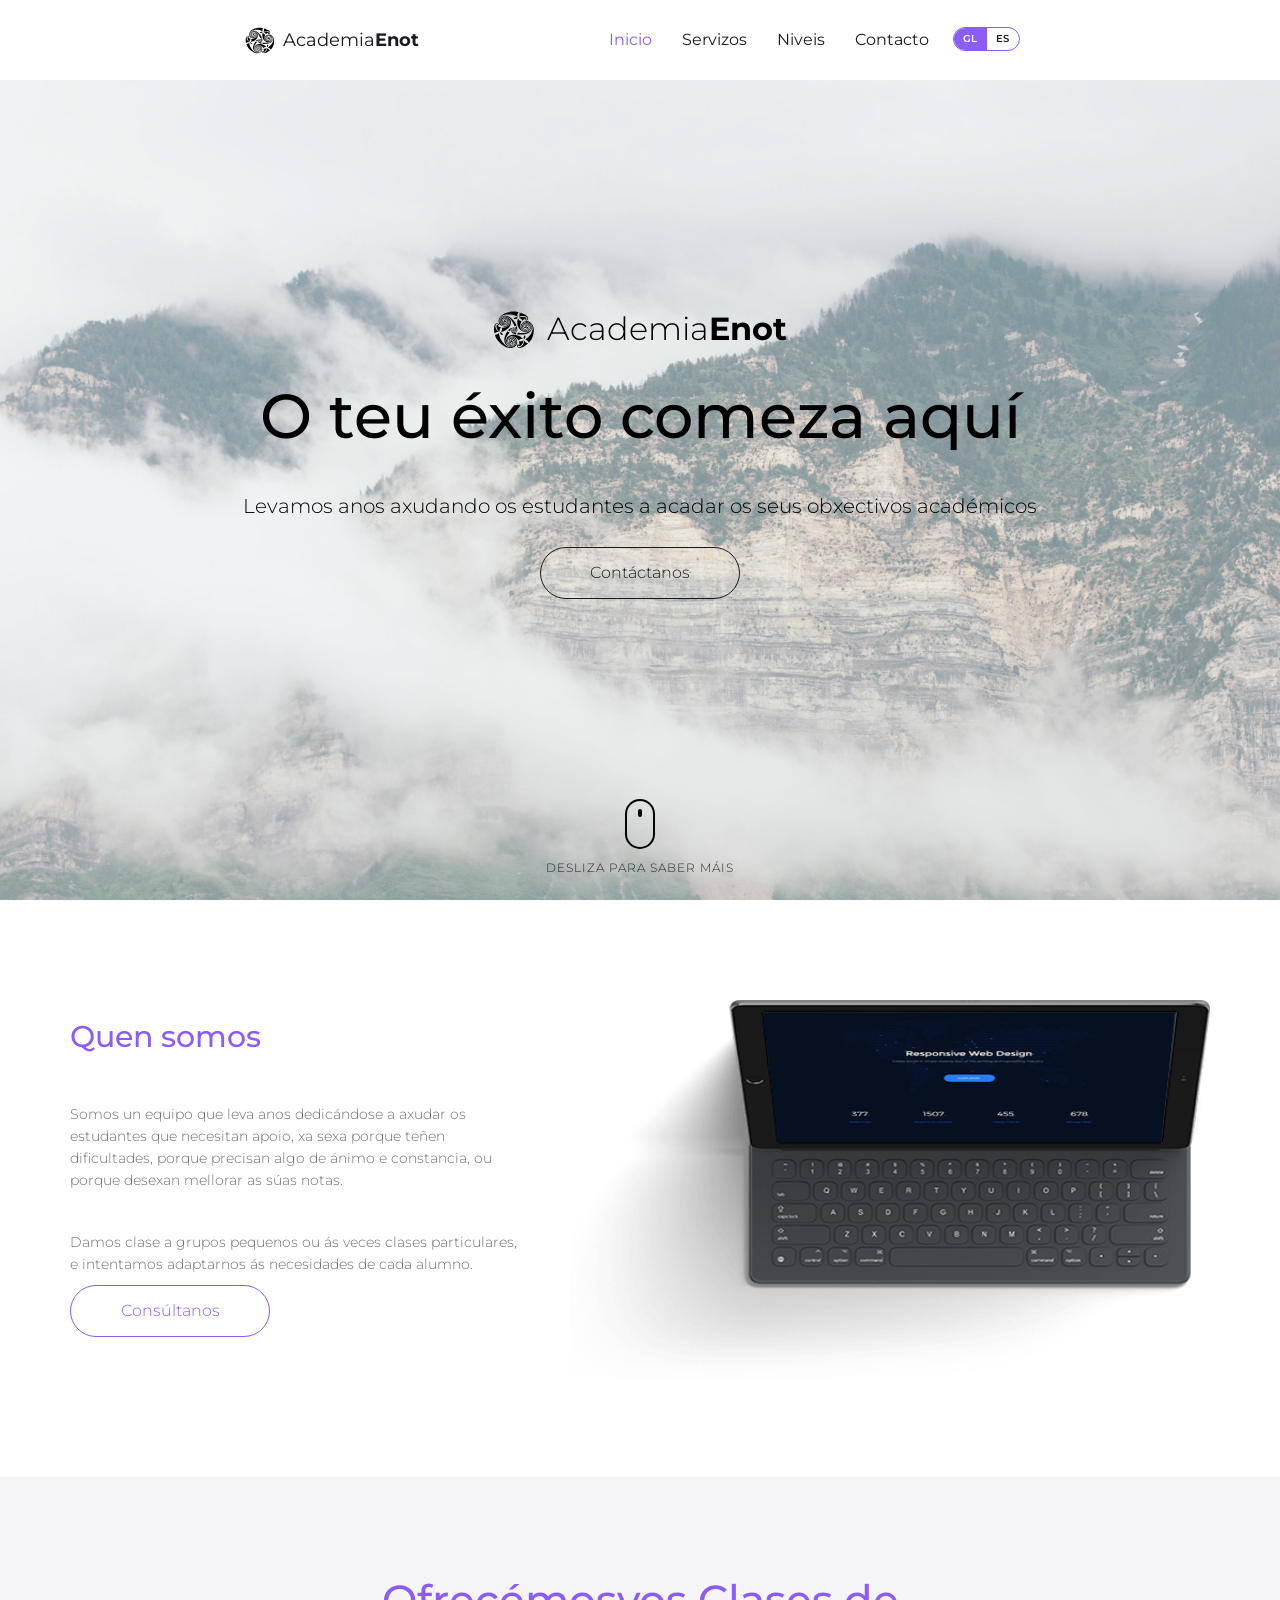
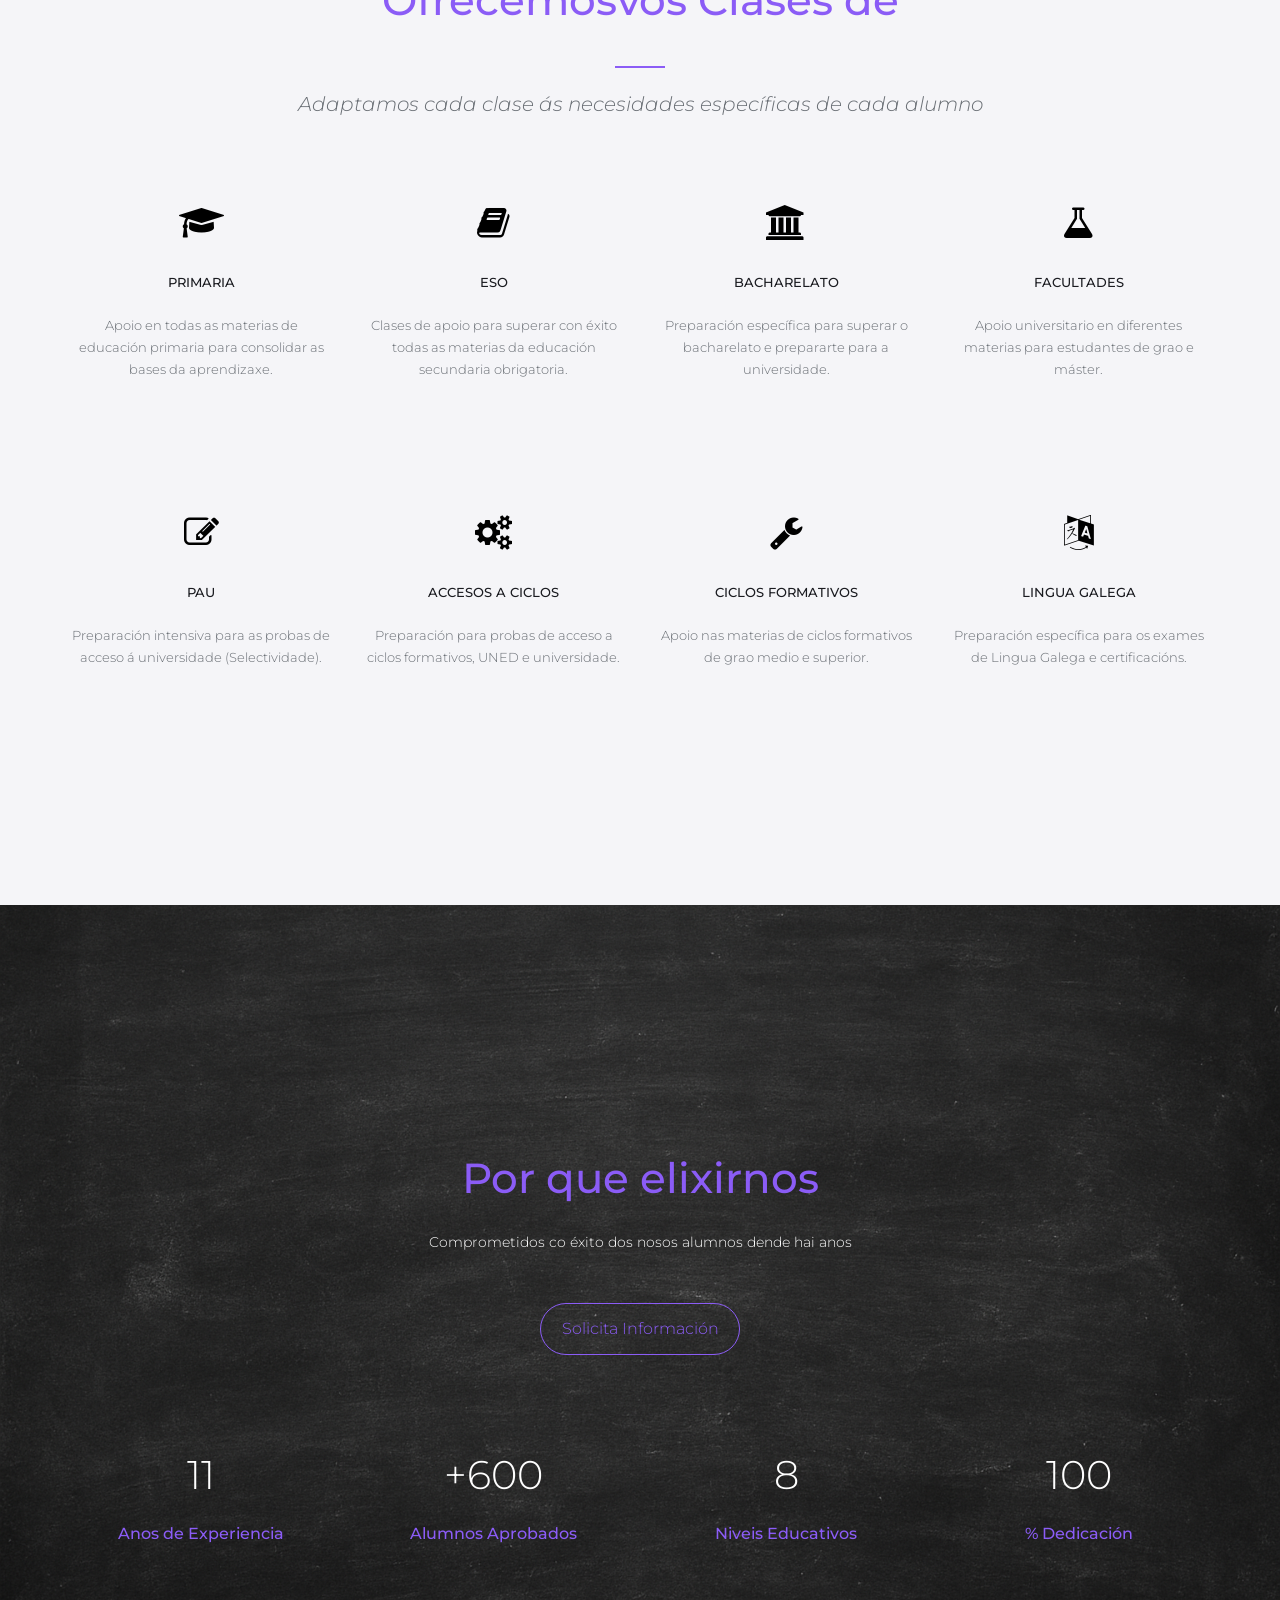
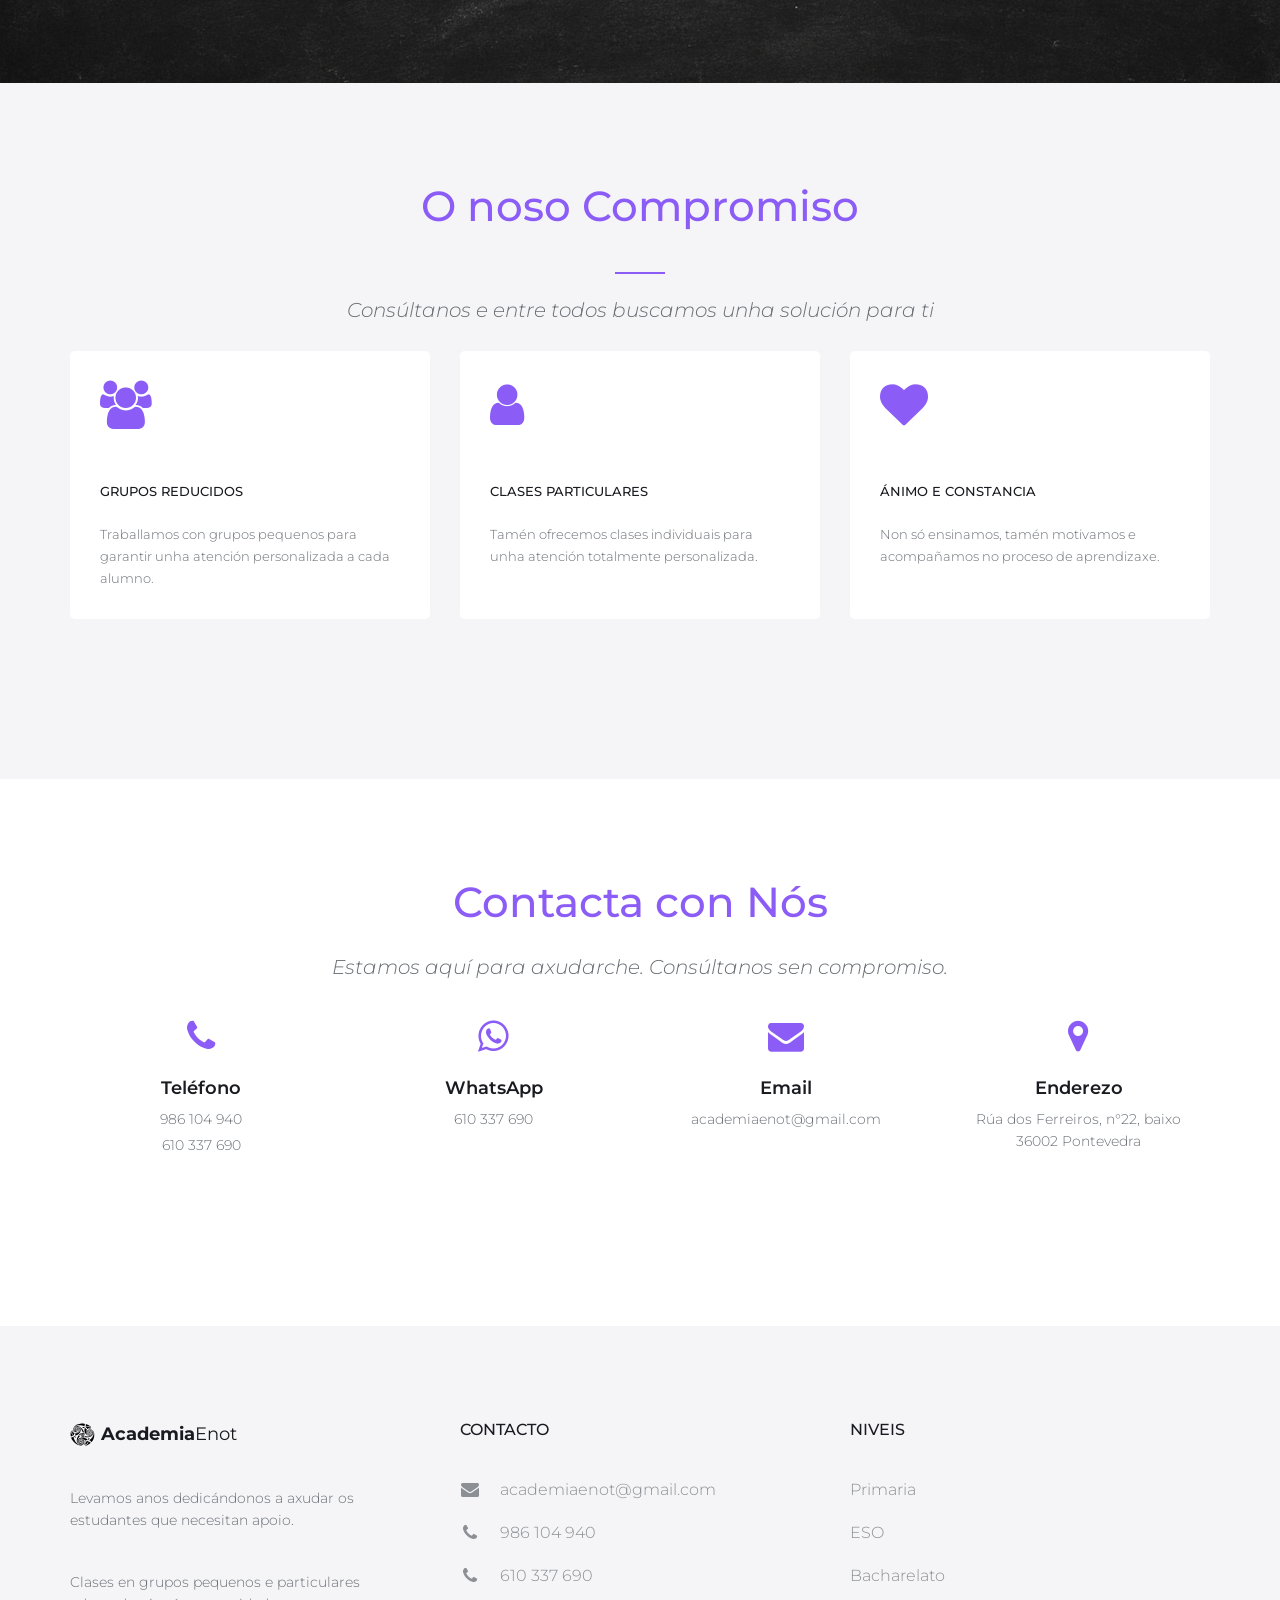
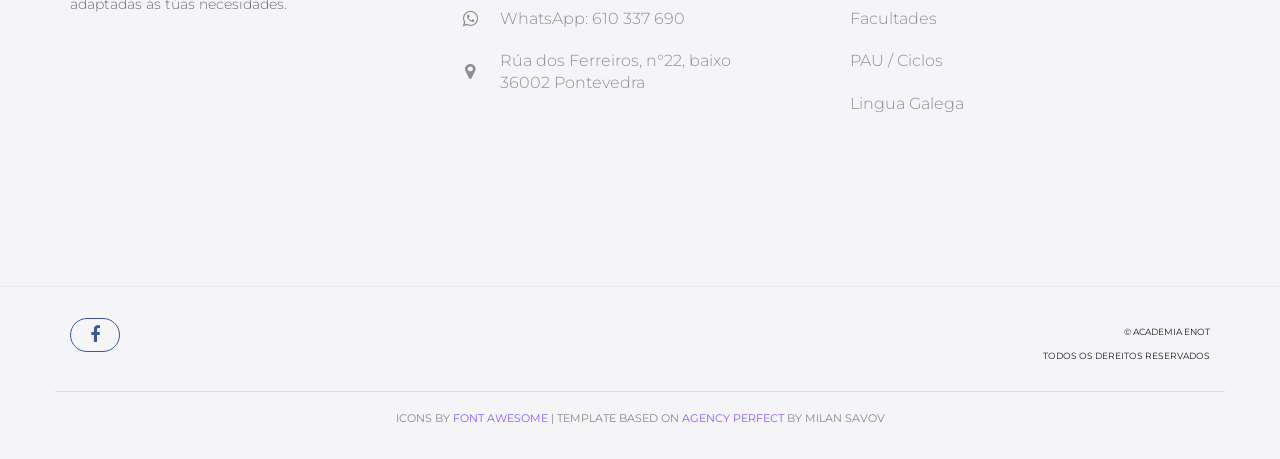
==== commit 58beeaa6: "Restore original hero titles and subtitles in gl and es. Co-authored-by: Cursor <cursoragent@cursor." ====
--- a/index.html
+++ b/index.html
@@ -239,9 +239,9 @@
                     <img src="./assets/img/enot.svg" alt="Logo Academia Enot" class="hero-logo-img">
                     <span class="hero-title">Academia<span class="hero-title-bold">Enot</span></span>
                 </div>
-                <h1 data-i18n="hero.title">Clases de apoio e particulares en Pontevedra</h1>
-                <p data-i18n="hero.subtitle">Levamos anos axudando aos estudantes a acadar os seus obxectivos académicos en Primaria, ESO, Bacharelato e máis</p>
-                <a href="#contacto" class="btn btn-border" data-i18n="hero.cta">Contáctanos</a>
+                <h1 data-i18n="hero.title">O teu éxito comeza aquí</h1>
+                <p data-i18n="hero.subtitle">Levamos anos axudando os estudantes a acadar os seus obxectivos académicos</p>
+                <a href="#servizos" class="btn btn-border" data-i18n="hero.cta">Contáctanos</a>
             </div><!-- /.hero-text -->
         </div><!-- /.hero-content -->
         
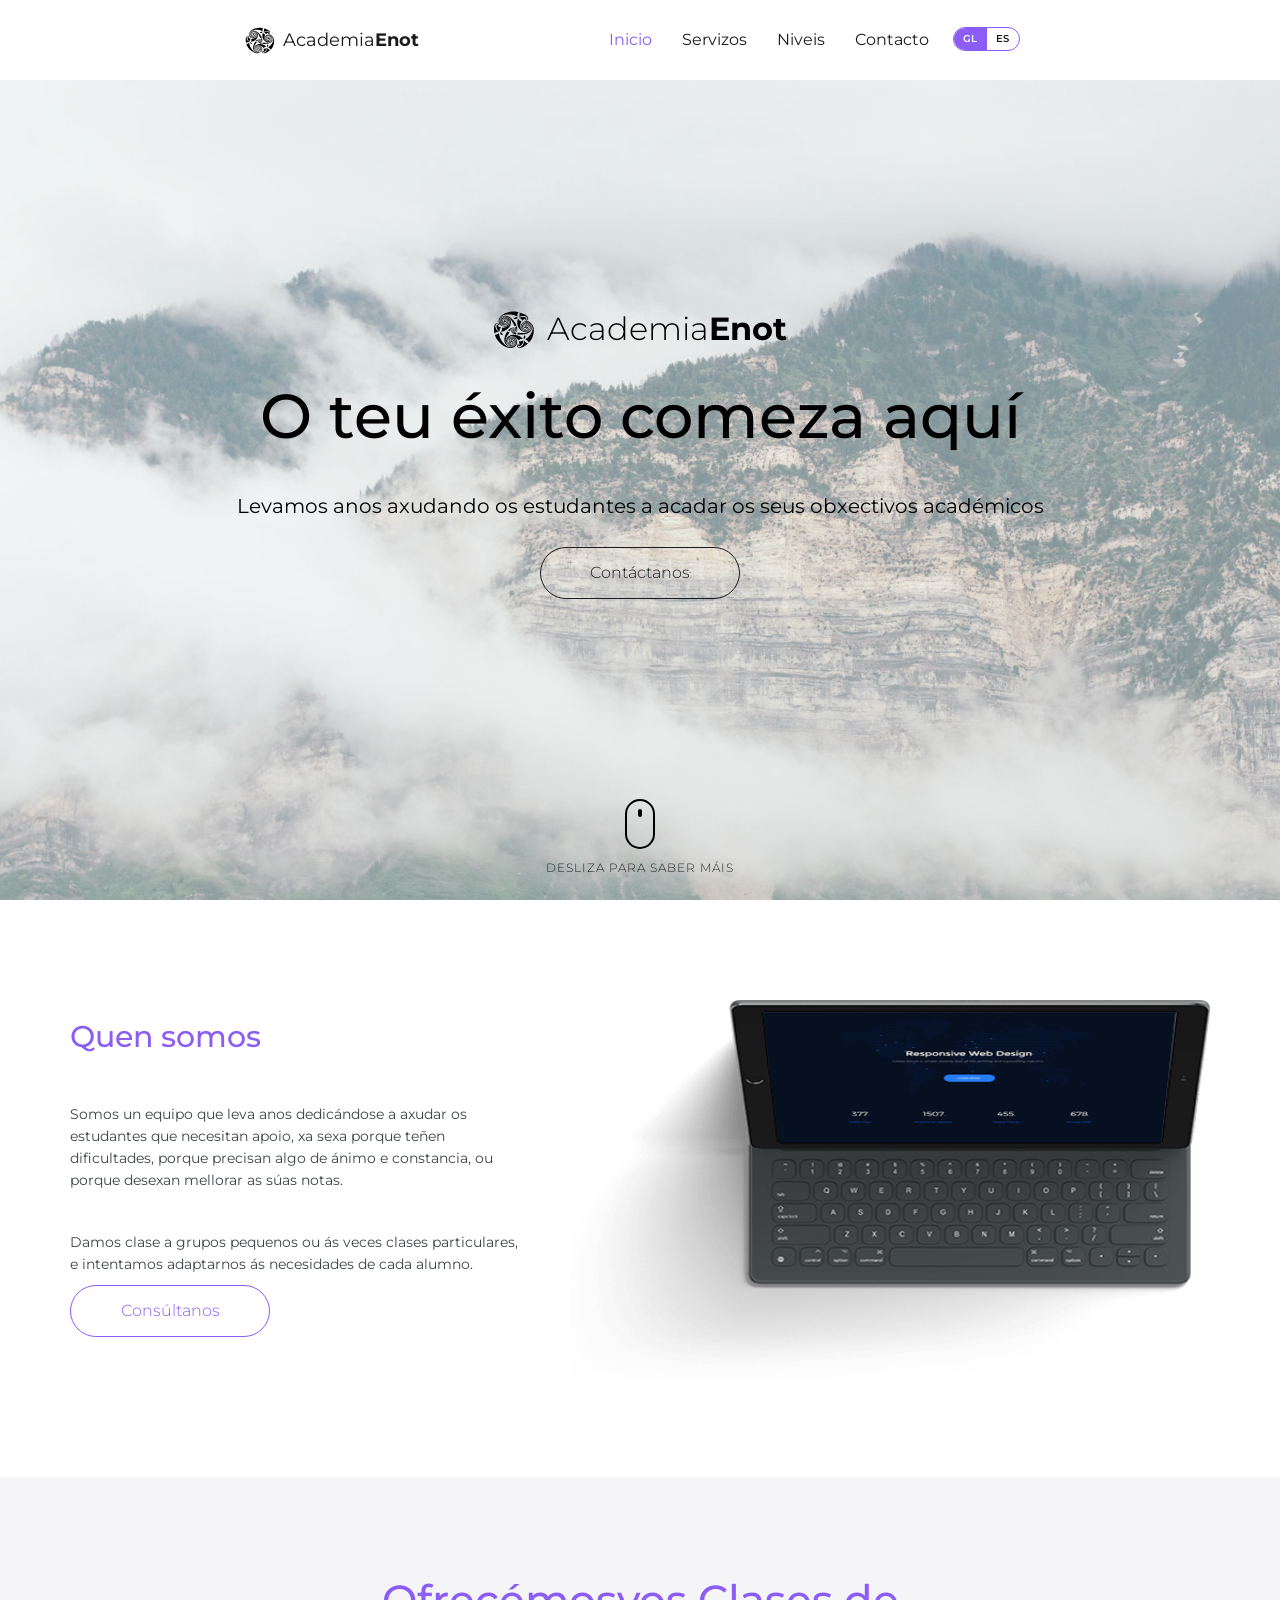
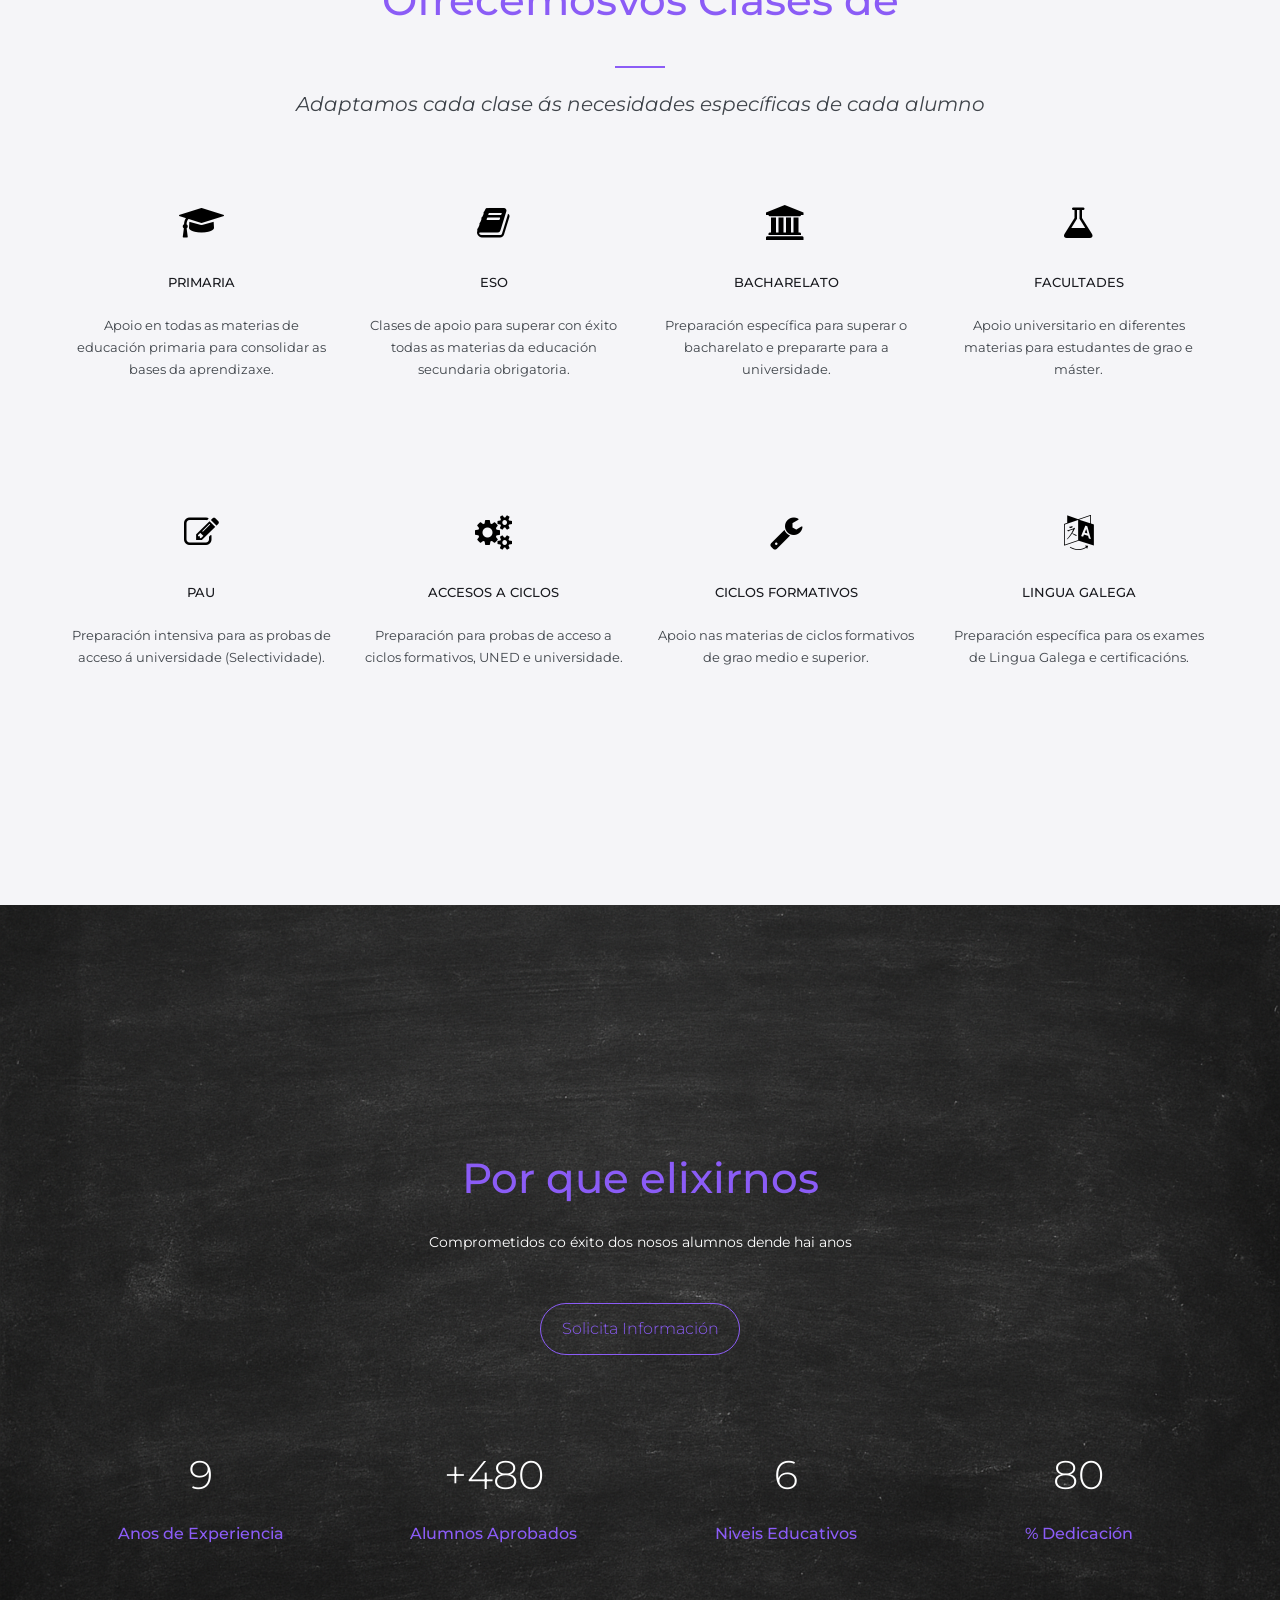
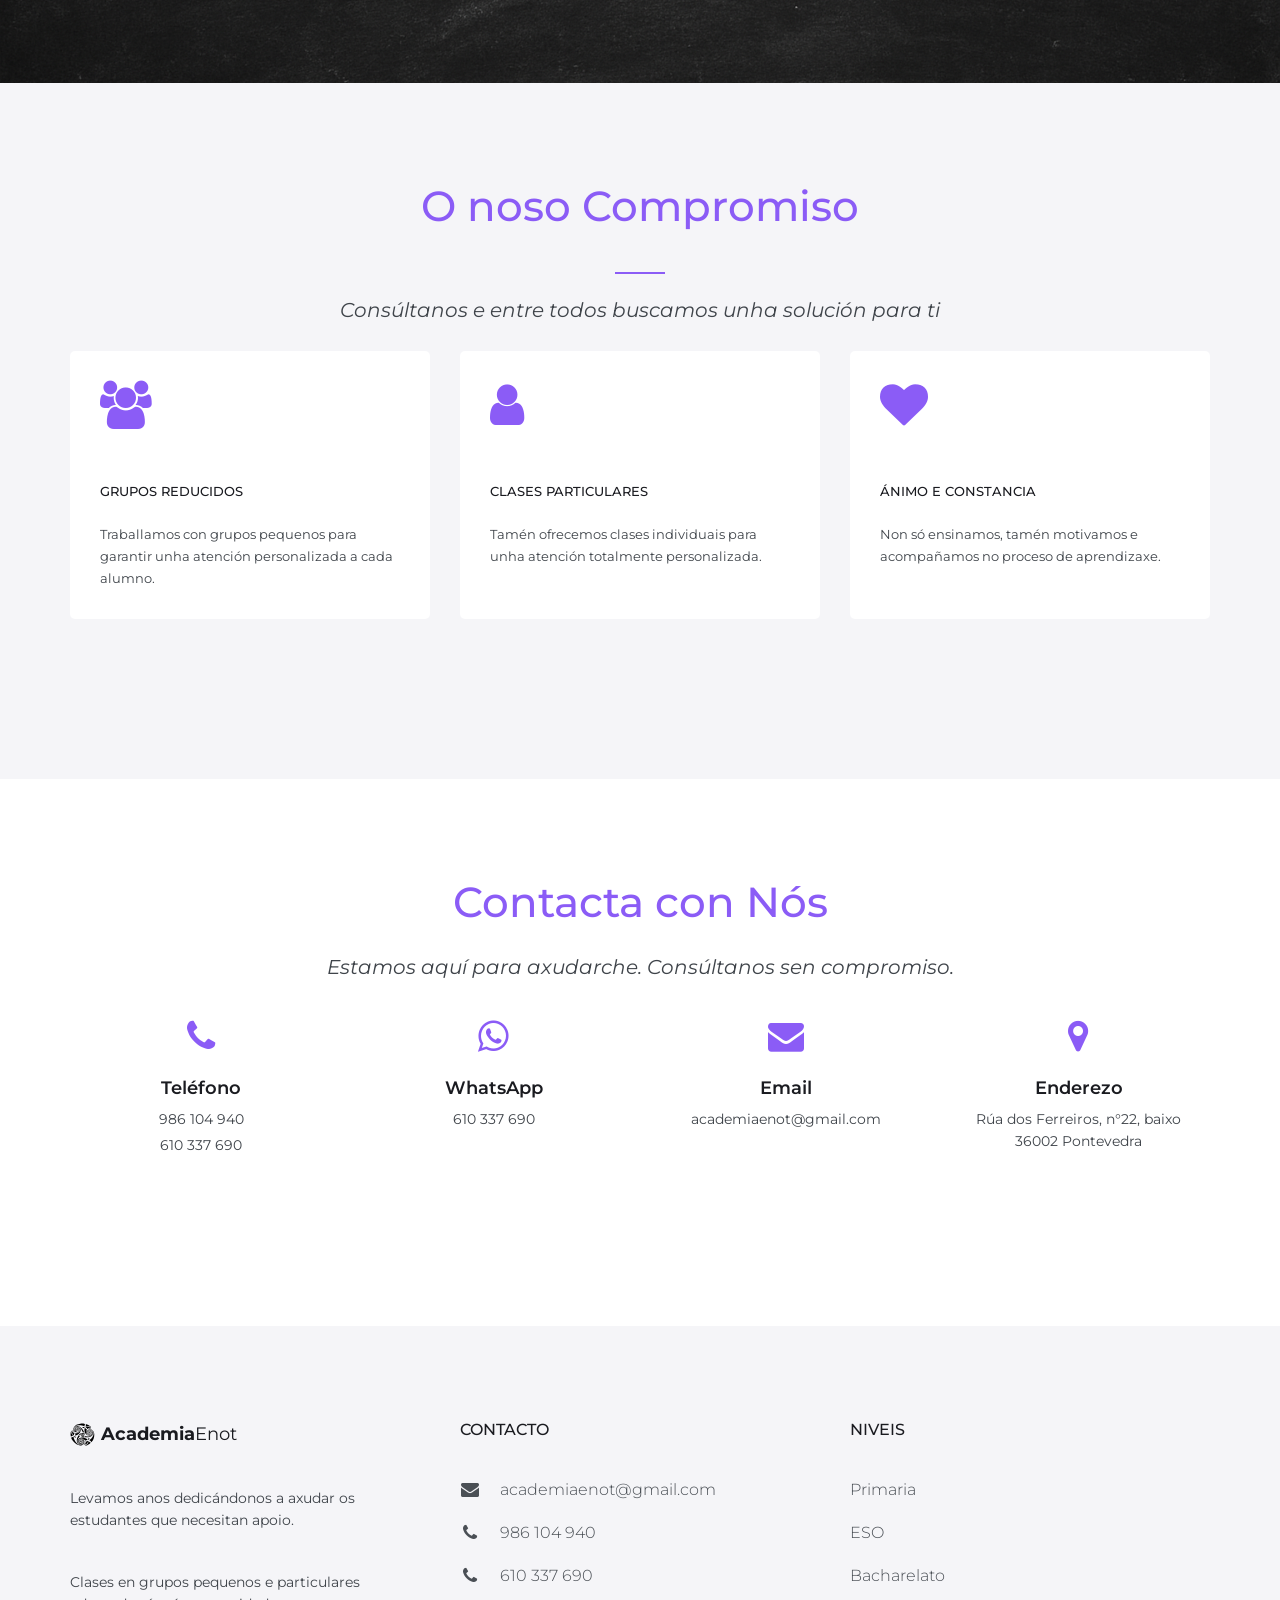
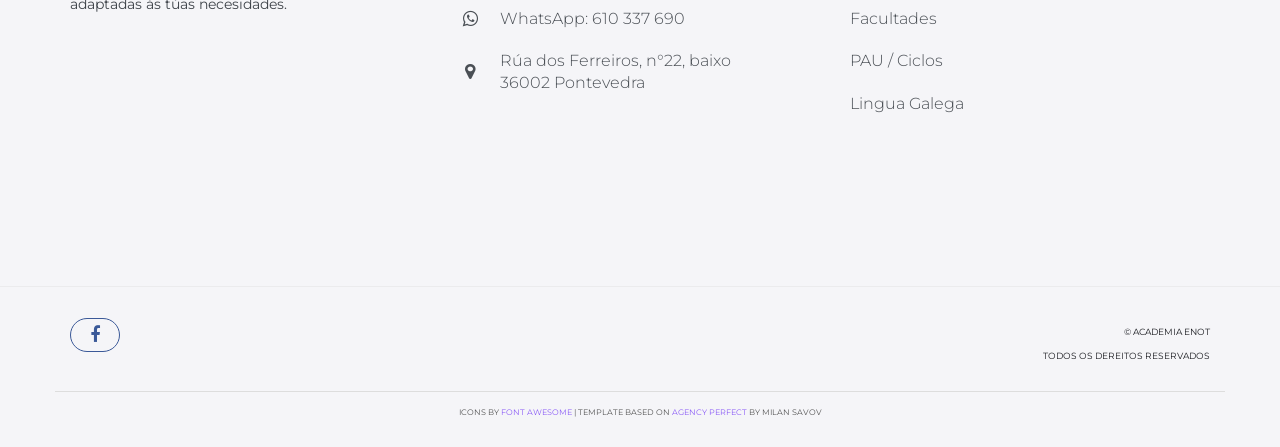
==== commit 8c899b14: "Darken secondary text and shrink footer attribution. Co-authored-by: Cursor <cursoragent@cursor.com>" ====
--- a/index.html
+++ b/index.html
@@ -415,24 +415,24 @@
                     <div class="col-md-3 col-sm-6" style="margin-bottom: 30px;">
                         <i class="fa fa-phone" style="font-size: 36px; color: #8B5CF6; margin-bottom: 15px;"></i>
                         <h4 style="font-weight: 600; margin-bottom: 10px;" data-i18n="contact.phone">Teléfono</h4>
-                        <p><a href="tel:+34986104940" style="color: #6a6f75;">986 104 940</a></p>
-                        <p><a href="tel:+34610337690" style="color: #6a6f75;">610 337 690</a></p>
+                        <p><a href="tel:+34986104940" style="color: #3f444a;">986 104 940</a></p>
+                        <p><a href="tel:+34610337690" style="color: #3f444a;">610 337 690</a></p>
                     </div>
                     <div class="col-md-3 col-sm-6" style="margin-bottom: 30px;">
                         <i class="fa fa-whatsapp" style="font-size: 36px; color: #8B5CF6; margin-bottom: 15px;"></i>
                         <h4 style="font-weight: 600; margin-bottom: 10px;" data-i18n="contact.whatsapp">WhatsApp</h4>
-                        <p><a href="https://wa.me/34610337690" style="color: #6a6f75;">610 337 690</a></p>
+                        <p><a href="https://wa.me/34610337690" style="color: #3f444a;">610 337 690</a></p>
                     </div>
                     <div class="col-md-3 col-sm-6" style="margin-bottom: 30px;">
                         <i class="fa fa-envelope" style="font-size: 36px; color: #8B5CF6; margin-bottom: 15px;"></i>
                         <h4 style="font-weight: 600; margin-bottom: 10px;" data-i18n="contact.email">Email</h4>
-                        <p><a href="mailto:academiaenot@gmail.com" style="color: #6a6f75;">academiaenot@gmail.com</a></p>
+                        <p><a href="mailto:academiaenot@gmail.com" style="color: #3f444a;">academiaenot@gmail.com</a></p>
                     </div>
                     <div class="col-md-3 col-sm-6" style="margin-bottom: 30px;">
                         <i class="fa fa-map-marker" style="font-size: 36px; color: #8B5CF6; margin-bottom: 15px;"></i>
                         <h4 style="font-weight: 600; margin-bottom: 10px;" data-i18n="contact.address">Enderezo</h4>
-                        <p style="color: #6a6f75;">
-                            <a href="https://www.google.com/maps/search/?api=1&amp;query=R%C3%BAa+dos+Ferreiros+22+Pontevedra" target="_blank" rel="noopener noreferrer" style="color: #6a6f75;">
+                        <p style="color: #3f444a;">
+                            <a href="https://www.google.com/maps/search/?api=1&amp;query=R%C3%BAa+dos+Ferreiros+22+Pontevedra" target="_blank" rel="noopener noreferrer" style="color: #3f444a;">
                                 Rúa dos Ferreiros, n°22, baixo<br>36002 Pontevedra
                             </a>
                         </p>
@@ -495,8 +495,8 @@
                 </div>
                 <div class="row" style="margin-top: 20px; padding-top: 15px; border-top: 1px solid #ddd;">
                     <div class="col-xs-12 text-center">
-                        <p style="font-size: 11px; color: #888; margin: 0;">
-                            Icons by <a href="https://fontawesome.com/" target="_blank" style="color: #8B5CF6;">Font Awesome</a> | 
+                        <p style="font-size: 8px; line-height: 1.3; color: #555; margin: 0;">
+                            Icons by <a href="https://fontawesome.com/" target="_blank" style="color: #8B5CF6;">Font Awesome</a> |
                             Template based on <a href="https://github.com/msavov/html-freebie-agency-perfect" target="_blank" style="color: #8B5CF6;">Agency Perfect</a> by Milan Savov
                         </p>
                     </div>
--- a/assets/css/style.css
+++ b/assets/css/style.css
@@ -13,7 +13,7 @@
     --dark-purple: #6B46C1;         /* Morado oscuro - acentos */
     --light-purple: #C4B5FD;        /* Morado claro - fondos suaves */
     --text-dark: #1a1b20;           /* Gris muy oscuro - texto principal */
-    --text-light: #6a6f75;          /* Gris medio - texto secundario */
+    --text-light: #3f444a;          /* Gris oscuro - texto secundario (mejor contraste) */
 }
 
  /* TABLE OF CONTENT 
@@ -52,7 +52,7 @@
     -o-transition: all 0.25s ease-in-out;
     -ms-transition: all 0.25s ease-in-out;
     cursor: pointer;
-    color: #6a6f75;
+    color: var(--text-light);
 }
 
 a:focus,
@@ -65,8 +65,8 @@
 p {
     margin-bottom: 0;
     font-size: 14px;
-    font-weight: 300;
-    color: #6a6f75;
+    font-weight: 400;
+    color: var(--text-light);
     line-height: 22px;
 }
 
@@ -1729,7 +1729,7 @@
     width: 20px;
     text-align: center;
     font-size: 18px;
-    color: #8c8f94;
+    color: #4a4f55;
     transform: translateY(-50%);
     -moz-transform: translateY(-50%);
     -webkit-transform: translateY(-50%);
@@ -1749,7 +1749,7 @@
 .list-unstyled li a,
 .list-unstyled li p {
     font-size: 16px;
-    color: #8c8f94;
+    color: #4a4f55;
     font-weight: 300;
 }
 
@@ -1965,7 +1965,7 @@
 }
 
 .post-content a {
-    color: #8c8f94;   
+    color: #4a4f55;   
 }
 
 .post-content .read-more {
@@ -1977,7 +1977,7 @@
 .post-content .read-more:after {
     content: '';
     display: block;
-    background-color: #8c8f94;  
+    background-color: #4a4f55;  
     width: 20px;
     height: 2px;
     position: absolute;
@@ -2086,7 +2086,7 @@
 
 .post-comment-content-details p {
     display: inline-block;
-    color: #8c8f94;
+    color: #4a4f55;
 }
 
 .post-comment-content-details p + p {
@@ -2182,13 +2182,13 @@
 
 .contact-info h3 {
     margin-left: 0;
-    color: #8c8f94;
+    color: #4a4f55;
 }
 
 .contact-info .list-unstyled li {
     font-size: 14px;
     font-weight: 300;
-    color: #8c8f94;
+    color: #4a4f55;
 }
 
 .contact-info .list-unstyled + h3,
